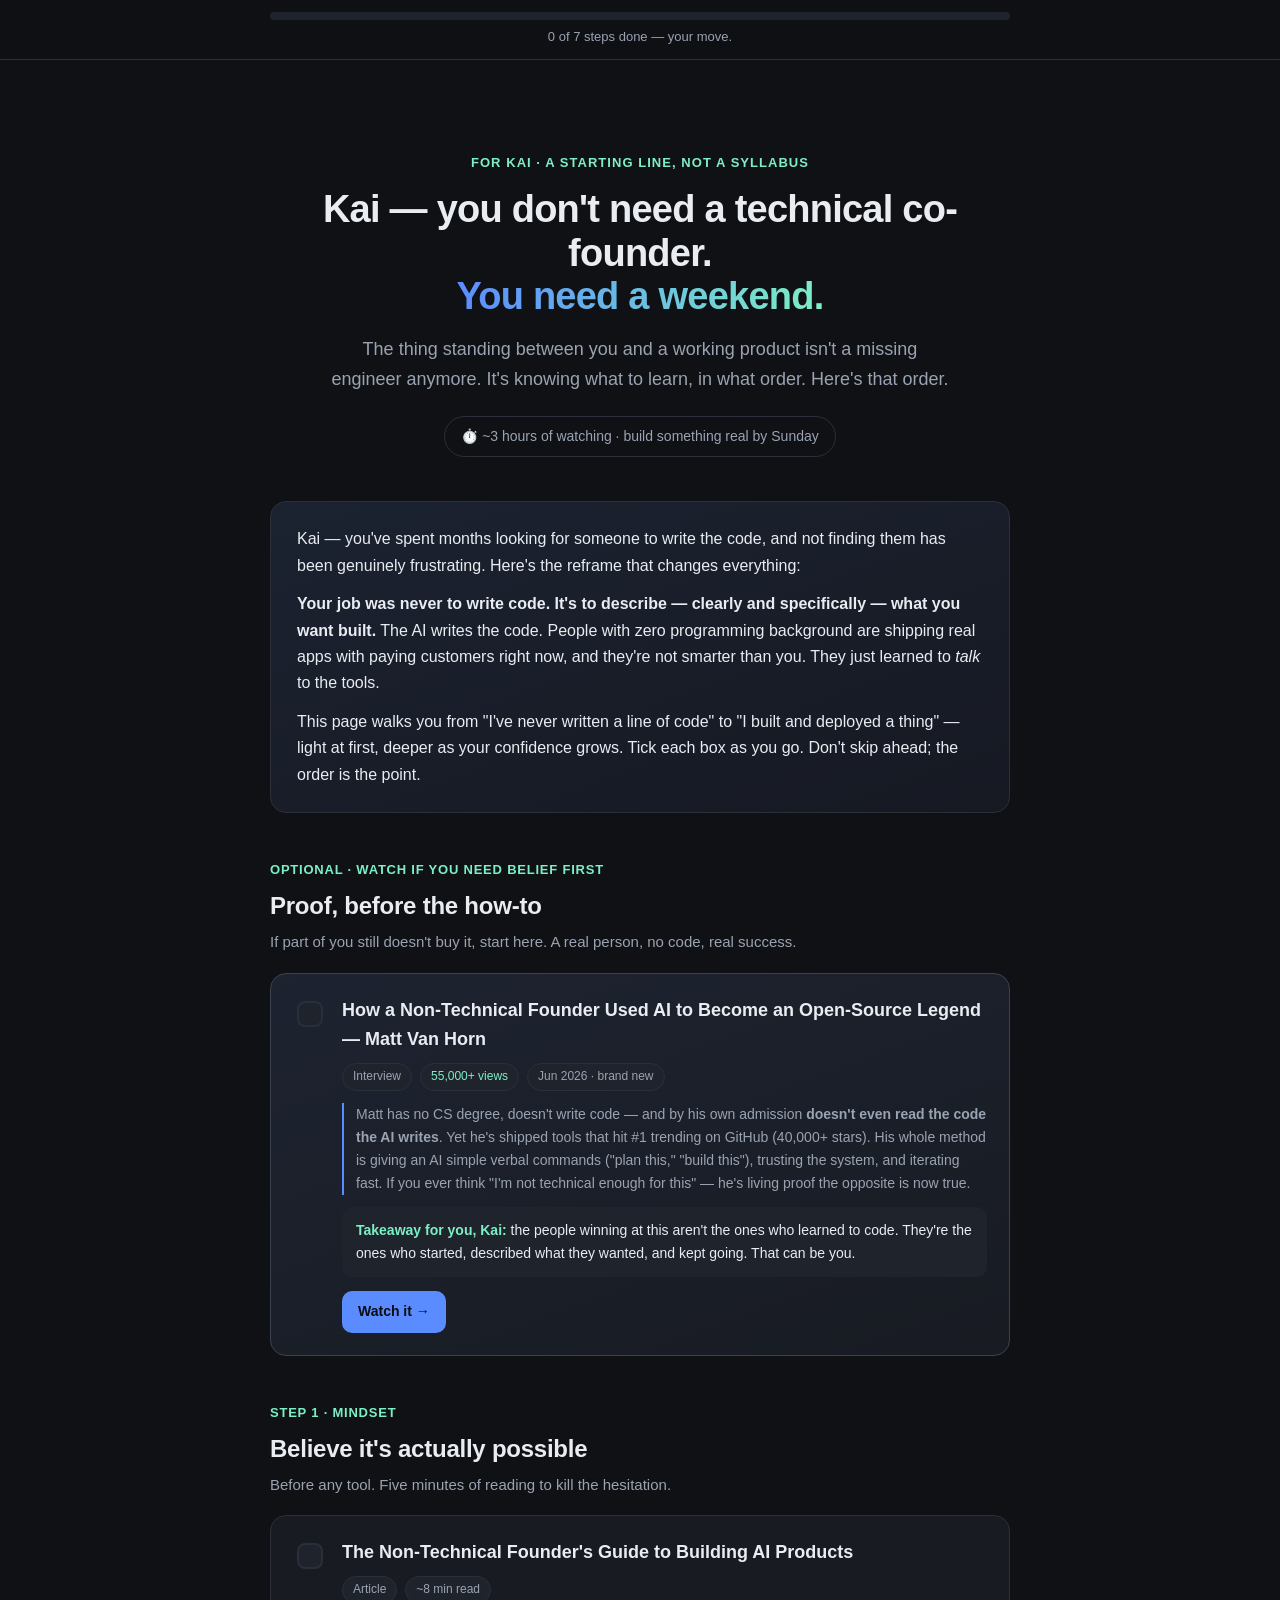
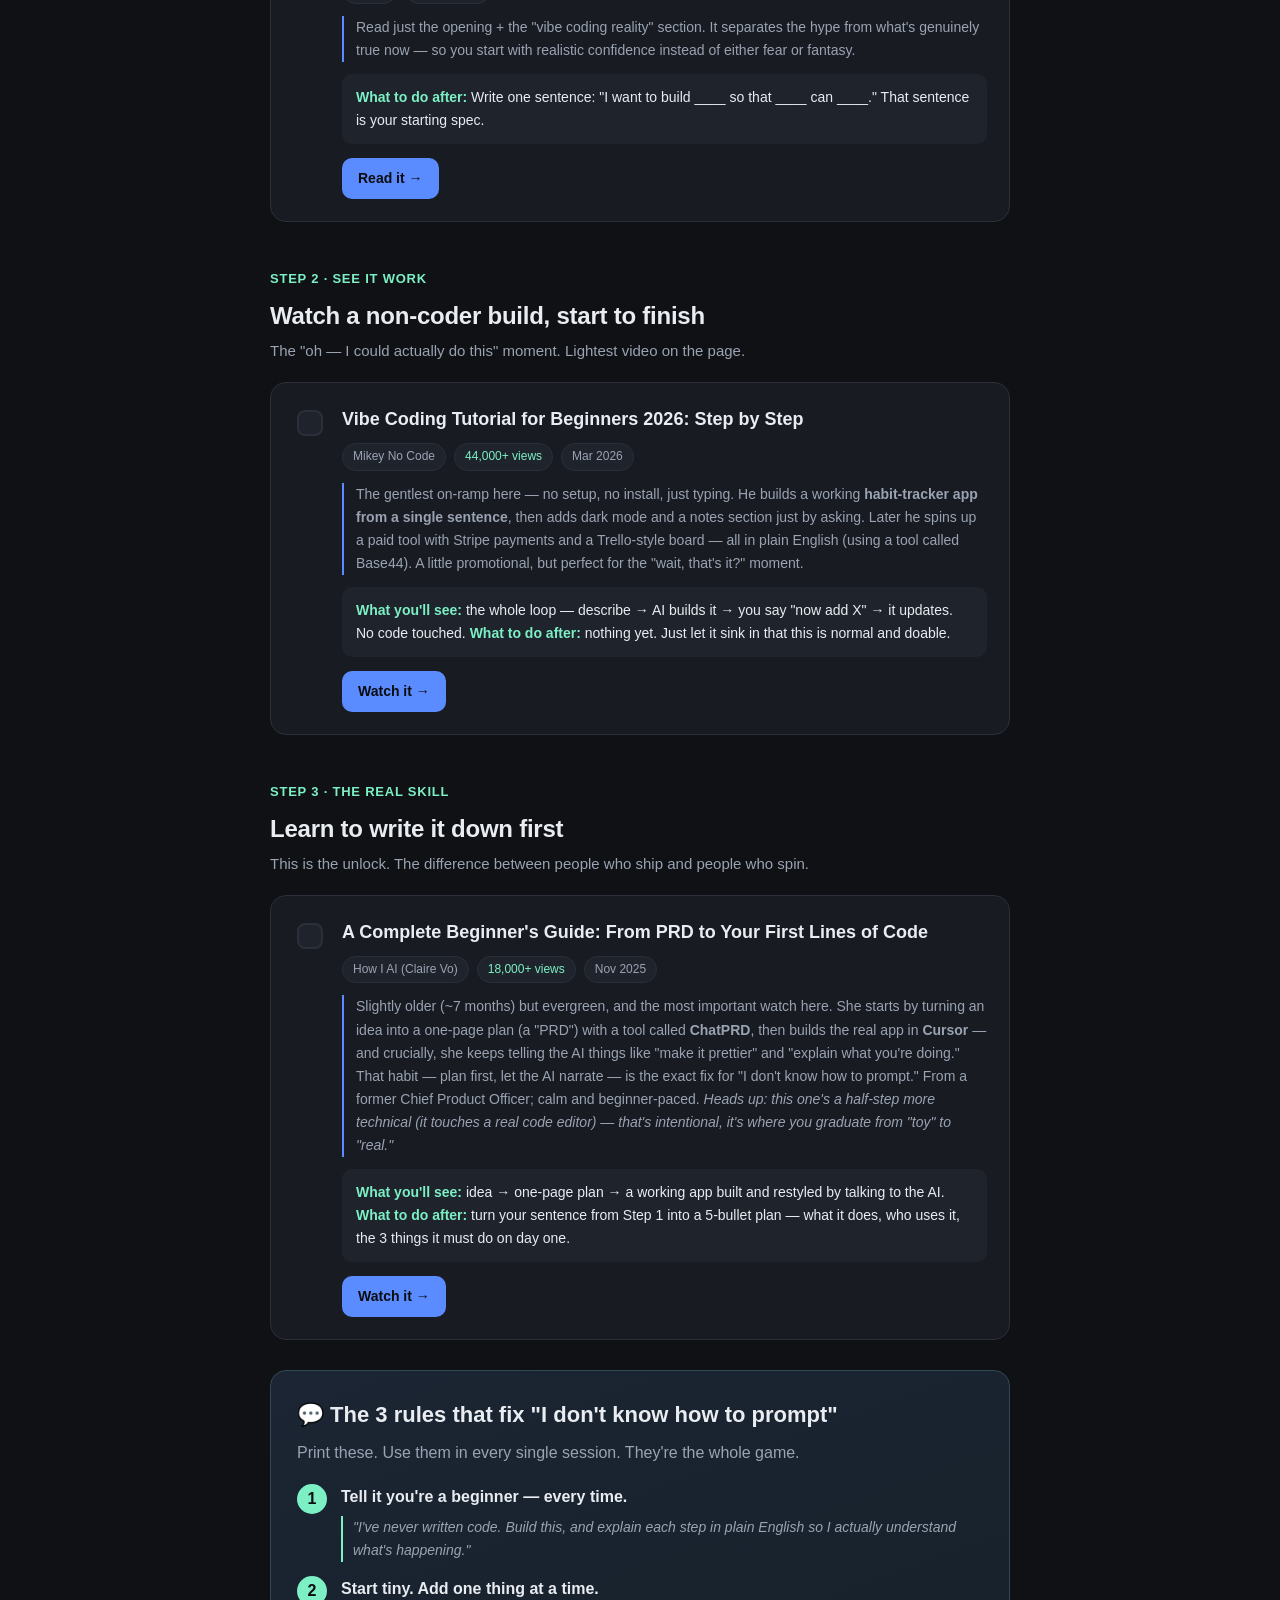
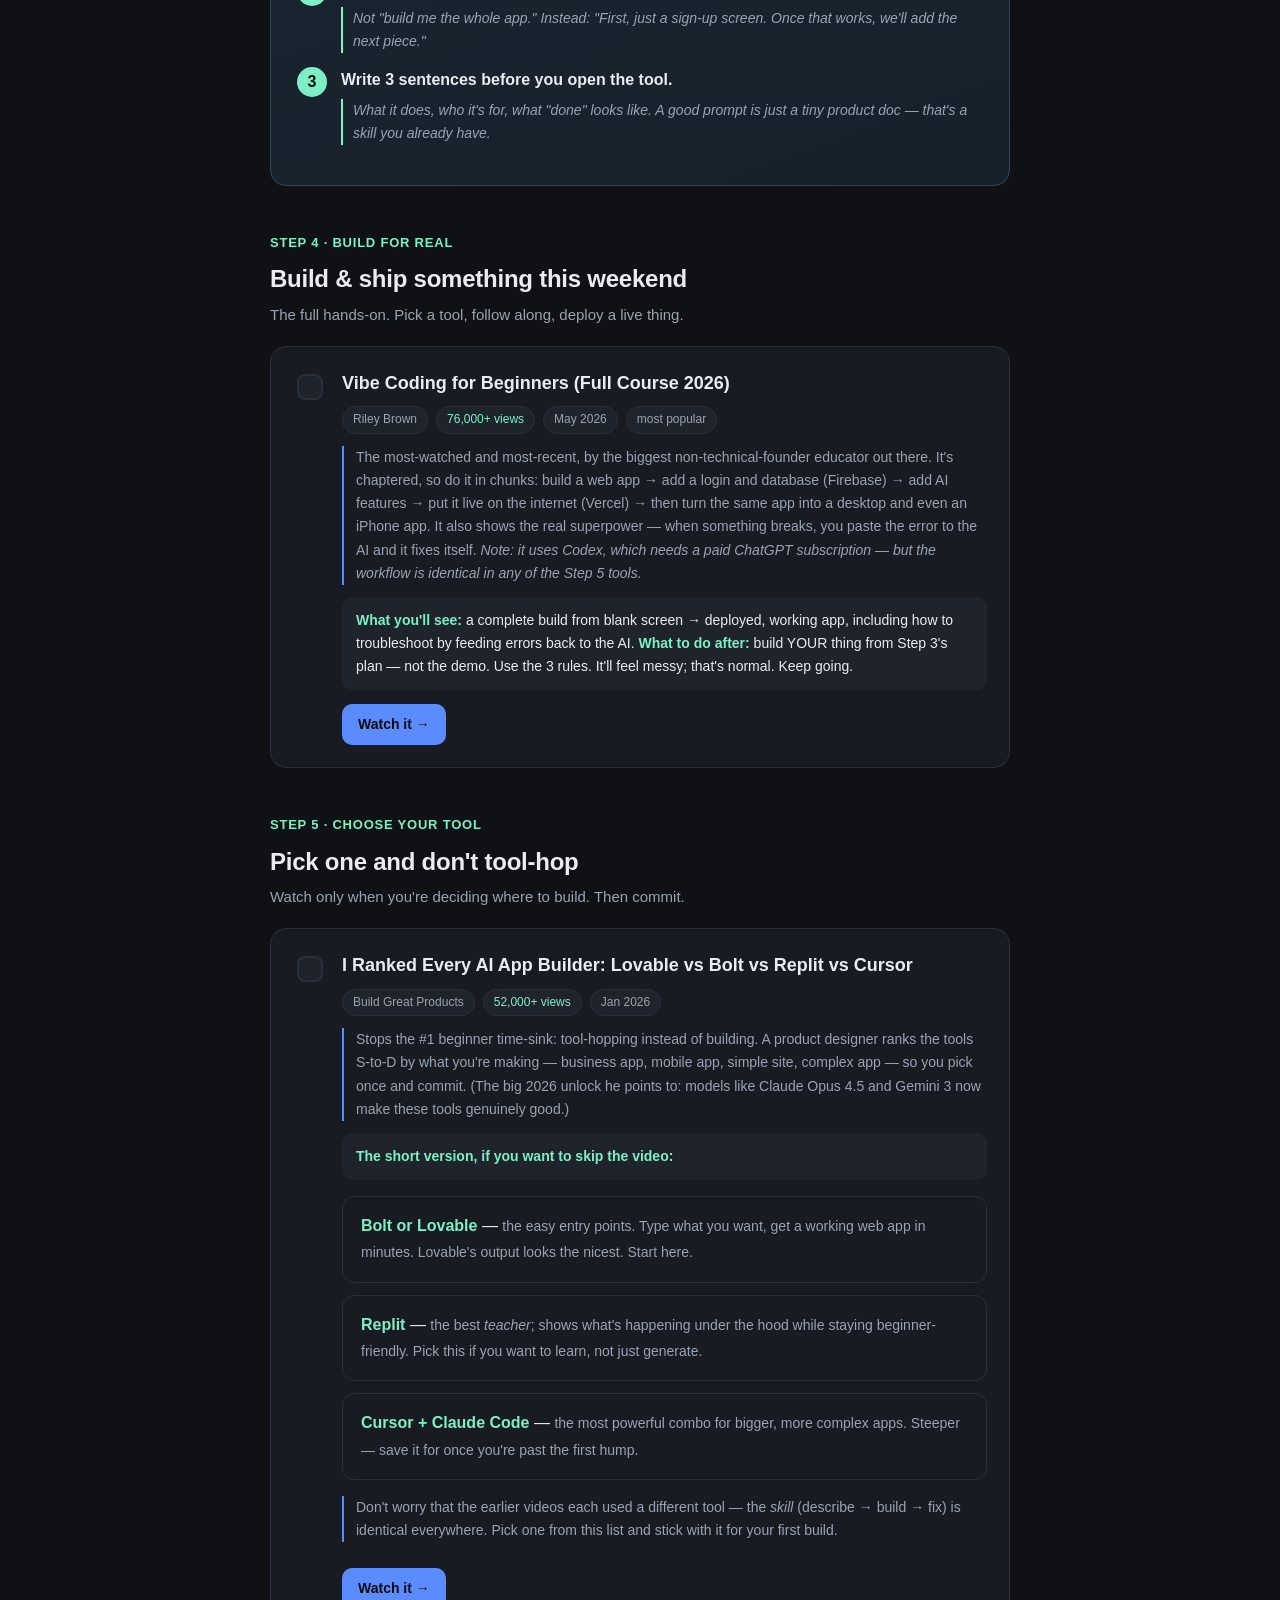
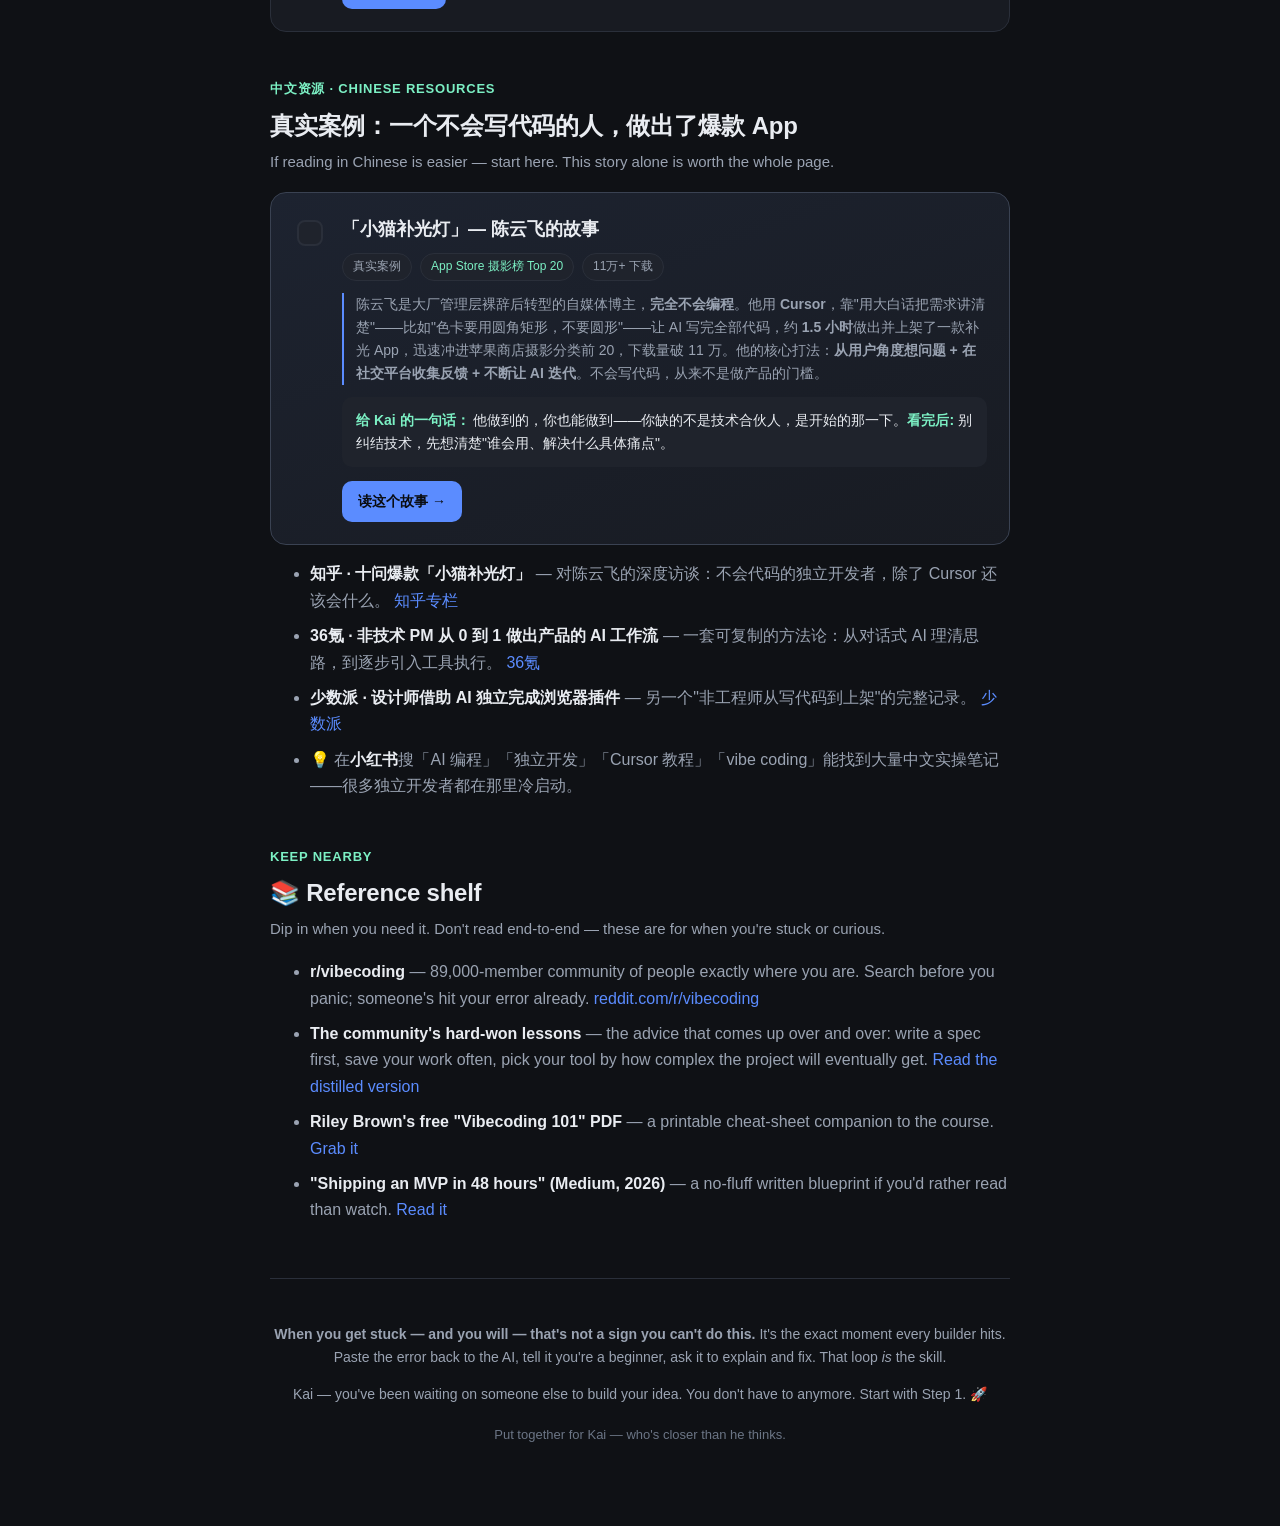
==== index.html @ f9c07bb4 "Add Build With AI guide for Kai" ====
<!DOCTYPE html>
<html lang="en">
<head>
<meta charset="UTF-8">
<meta name="viewport" content="width=device-width, initial-scale=1.0">
<title>You Don't Need a Technical Co-Founder — Start Building This Weekend</title>
<style>
  :root{
    --bg:#0f1115; --card:#181b22; --card2:#1f232c; --line:#2a2f3a;
    --ink:#e9ecf1; --mut:#9aa3b2; --acc:#5b8cff; --acc2:#7cf0c4; --warn:#ffcf6b;
  }
  *{box-sizing:border-box}
  html{scroll-behavior:smooth}
  body{
    margin:0;background:var(--bg);color:var(--ink);
    font:16px/1.65 -apple-system,BlinkMacSystemFont,"Segoe UI",Roboto,Helvetica,Arial,sans-serif;
    -webkit-font-smoothing:antialiased;
  }
  .wrap{max-width:780px;margin:0 auto;padding:0 20px 80px}
  a{color:var(--acc);text-decoration:none}
  a:hover{text-decoration:underline}

  /* hero */
  header{padding:64px 0 36px;text-align:center}
  .kicker{color:var(--acc2);font-weight:600;letter-spacing:.08em;text-transform:uppercase;font-size:13px;margin-bottom:14px}
  h1{font-size:38px;line-height:1.15;margin:0 0 16px;letter-spacing:-.02em}
  h1 .grad{background:linear-gradient(90deg,var(--acc),var(--acc2));-webkit-background-clip:text;background-clip:text;-webkit-text-fill-color:transparent}
  .lede{font-size:18px;color:var(--mut);max-width:620px;margin:0 auto}
  .pill{display:inline-block;margin-top:22px;padding:8px 16px;border:1px solid var(--line);border-radius:999px;font-size:14px;color:var(--mut)}

  /* pep box */
  .pep{background:linear-gradient(160deg,#1b2230,#161922);border:1px solid var(--line);border-radius:16px;padding:24px 26px;margin:8px 0 40px}
  .pep p{margin:0 0 12px}
  .pep p:last-child{margin:0}
  .pep strong{color:var(--ink)}

  /* progress */
  .progress{position:sticky;top:0;z-index:5;background:rgba(15,17,21,.85);backdrop-filter:blur(8px);
    border-bottom:1px solid var(--line);padding:12px 0;margin-bottom:28px}
  .bar{height:8px;background:var(--card2);border-radius:999px;overflow:hidden}
  .bar>i{display:block;height:100%;width:0;background:linear-gradient(90deg,var(--acc),var(--acc2));transition:width .4s ease}
  .ptext{font-size:13px;color:var(--mut);margin-top:6px;text-align:center}

  /* section heading */
  .phase{margin:46px 0 18px}
  .phase .lbl{color:var(--acc2);font-size:13px;font-weight:700;letter-spacing:.06em;text-transform:uppercase}
  .phase h2{font-size:24px;margin:6px 0 4px;letter-spacing:-.01em}
  .phase .sub{color:var(--mut);font-size:15px}

  /* card */
  .card{background:var(--card);border:1px solid var(--line);border-radius:16px;padding:22px 22px;margin:16px 0;
    display:flex;gap:16px;align-items:flex-start;transition:border-color .2s,transform .2s}
  .card:hover{border-color:#3a4252}
  .card.done{opacity:.62}
  .chk{flex:0 0 auto;margin-top:2px}
  .chk input{appearance:none;-webkit-appearance:none;width:26px;height:26px;border:2px solid var(--line);
    border-radius:8px;cursor:pointer;position:relative;background:var(--card2);transition:.15s}
  .chk input:checked{background:var(--acc2);border-color:var(--acc2)}
  .chk input:checked::after{content:"";position:absolute;left:8px;top:3px;width:6px;height:12px;
    border:solid #0f1115;border-width:0 3px 3px 0;transform:rotate(45deg)}
  .body{flex:1;min-width:0}
  .body h3{margin:0 0 8px;font-size:18px}
  .meta{display:flex;flex-wrap:wrap;gap:8px;margin:0 0 12px}
  .tag{font-size:12px;color:var(--mut);background:var(--card2);border:1px solid var(--line);border-radius:999px;padding:3px 10px}
  .tag.v{color:var(--acc2)}
  .why{color:var(--mut);font-size:14px;margin:0 0 12px;padding-left:12px;border-left:2px solid var(--acc)}
  .do{font-size:14px;margin:12px 0 0;background:var(--card2);border-radius:10px;padding:12px 14px}
  .do b{color:var(--acc2)}
  .go{display:inline-block;margin-top:14px;background:var(--acc);color:#0a0c10;font-weight:600;
    padding:9px 16px;border-radius:10px;font-size:14px}
  .go:hover{text-decoration:none;filter:brightness(1.08)}
  .est{font-size:12px;color:var(--mut);margin-left:10px}

  /* rules */
  .rules{background:linear-gradient(160deg,#1c2533,#15212a);border:1px solid #2f4a52;border-radius:16px;padding:26px;margin:30px 0}
  .rules h2{margin:0 0 6px;font-size:22px}
  .rules>p{color:var(--mut);margin:0 0 18px}
  .rule{display:flex;gap:14px;margin:14px 0}
  .num{flex:0 0 auto;width:30px;height:30px;border-radius:50%;background:var(--acc2);color:#0a0c10;
    font-weight:700;display:flex;align-items:center;justify-content:center}
  .rule b{color:var(--ink)}
  .rule .ex{display:block;margin-top:5px;color:var(--mut);font-size:14px;font-style:italic;
    border-left:2px solid var(--acc2);padding-left:10px}

  /* tools */
  .tools{display:grid;grid-template-columns:1fr;gap:12px;margin:16px 0}
  .tool{background:var(--card);border:1px solid var(--line);border-radius:12px;padding:16px 18px}
  .tool b{color:var(--acc2)}
  .tool span{color:var(--mut);font-size:14px}

  /* reference */
  .ref{margin:14px 0}
  .ref li{margin:9px 0;color:var(--mut)}
  .ref li b{color:var(--ink)}

  footer{margin-top:54px;text-align:center;color:var(--mut);font-size:14px;border-top:1px solid var(--line);padding-top:30px}
  .sig{margin-top:18px;font-size:13px;color:#6b7585}
  @media(max-width:560px){h1{font-size:30px}.card{padding:18px}}
</style>
</head>
<body>
<div class="progress"><div class="wrap" style="padding-bottom:0">
  <div class="bar"><i id="barfill"></i></div>
  <div class="ptext" id="ptext">0 of 6 steps done — your move.</div>
</div></div>

<div class="wrap">
<header>
  <div class="kicker">For Kai · a starting line, not a syllabus</div>
  <h1>Kai — you don't need a technical co-founder.<br><span class="grad">You need a weekend.</span></h1>
  <p class="lede">The thing standing between you and a working product isn't a missing engineer anymore. It's knowing what to learn, in what order. Here's that order.</p>
  <div class="pill">⏱️ ~3 hours of watching · build something real by Sunday</div>
</header>

<div class="pep">
  <p>Kai — you've spent months looking for someone to write the code, and not finding them has been genuinely frustrating. Here's the reframe that changes everything:</p>
  <p><strong>Your job was never to write code. It's to describe — clearly and specifically — what you want built.</strong> The AI writes the code. People with zero programming background are shipping real apps with paying customers right now, and they're not smarter than you. They just learned to <em>talk</em> to the tools.</p>
  <p>This page walks you from "I've never written a line of code" to "I built and deployed a thing" — light at first, deeper as your confidence grows. Tick each box as you go. Don't skip ahead; the order is the point.</p>
</div>

<!-- INSPIRATION -->
<div class="phase">
  <div class="lbl">Optional · watch if you need belief first</div>
  <h2>Proof, before the how-to</h2>
  <div class="sub">If part of you still doesn't buy it, start here. A real person, no code, real success.</div>
</div>
<div class="card" data-step style="border-color:#3a4252;background:linear-gradient(160deg,#1d2330,#181b22)">
  <label class="chk"><input type="checkbox"></label>
  <div class="body">
    <h3>How a Non-Technical Founder Used AI to Become an Open-Source Legend — Matt Van Horn</h3>
    <div class="meta"><span class="tag">Interview</span><span class="tag v">55,000+ views</span><span class="tag">Jun 2026 · brand new</span></div>
    <p class="why">Matt has no CS degree, doesn't write code — and by his own admission <b>doesn't even read the code the AI writes</b>. Yet he's shipped tools that hit #1 trending on GitHub (40,000+ stars). His whole method is giving an AI simple verbal commands ("plan this," "build this"), trusting the system, and iterating fast. If you ever think "I'm not technical enough for this" — he's living proof the opposite is now true.</p>
    <div class="do"><b>Takeaway for you, Kai:</b> the people winning at this aren't the ones who learned to code. They're the ones who started, described what they wanted, and kept going. That can be you.</div>
    <a class="go" href="https://youtu.be/BxEf3RqIHkw" target="_blank" rel="noopener">Watch it →</a>
  </div>
</div>

<!-- STAGE 0 -->
<div class="phase">
  <div class="lbl">Step 1 · Mindset</div>
  <h2>Believe it's actually possible</h2>
  <div class="sub">Before any tool. Five minutes of reading to kill the hesitation.</div>
</div>
<div class="card" data-step>
  <label class="chk"><input type="checkbox"></label>
  <div class="body">
    <h3>The Non-Technical Founder's Guide to Building AI Products</h3>
    <div class="meta"><span class="tag">Article</span><span class="tag">~8 min read</span></div>
    <p class="why">Read just the opening + the "vibe coding reality" section. It separates the hype from what's genuinely true now — so you start with realistic confidence instead of either fear or fantasy.</p>
    <div class="do"><b>What to do after:</b> Write one sentence: "I want to build ____ so that ____ can ____." That sentence is your starting spec.</div>
    <a class="go" href="https://www.aibuilderclub.io/blog/non-technical-founder-ai-guide" target="_blank" rel="noopener">Read it →</a>
  </div>
</div>

<!-- STAGE 1 -->
<div class="phase">
  <div class="lbl">Step 2 · See it work</div>
  <h2>Watch a non-coder build, start to finish</h2>
  <div class="sub">The "oh — I could actually do this" moment. Lightest video on the page.</div>
</div>
<div class="card" data-step>
  <label class="chk"><input type="checkbox"></label>
  <div class="body">
    <h3>Vibe Coding Tutorial for Beginners 2026: Step by Step</h3>
    <div class="meta"><span class="tag">Mikey No Code</span><span class="tag v">44,000+ views</span><span class="tag">Mar 2026</span></div>
    <p class="why">The gentlest on-ramp here — no setup, no install, just typing. He builds a working <b>habit-tracker app from a single sentence</b>, then adds dark mode and a notes section just by asking. Later he spins up a paid tool with Stripe payments and a Trello-style board — all in plain English (using a tool called Base44). A little promotional, but perfect for the "wait, that's it?" moment.</p>
    <div class="do"><b>What you'll see:</b> the whole loop — describe → AI builds it → you say "now add X" → it updates. No code touched. <b>What to do after:</b> nothing yet. Just let it sink in that this is normal and doable.</div>
    <a class="go" href="https://www.youtube.com/watch?v=Q_FZ800Hm4g" target="_blank" rel="noopener">Watch it →</a>
  </div>
</div>

<!-- STAGE 2 -->
<div class="phase">
  <div class="lbl">Step 3 · The real skill</div>
  <h2>Learn to write it down first</h2>
  <div class="sub">This is the unlock. The difference between people who ship and people who spin.</div>
</div>
<div class="card" data-step>
  <label class="chk"><input type="checkbox"></label>
  <div class="body">
    <h3>A Complete Beginner's Guide: From PRD to Your First Lines of Code</h3>
    <div class="meta"><span class="tag">How I AI (Claire Vo)</span><span class="tag v">18,000+ views</span><span class="tag">Nov 2025</span></div>
    <p class="why">Slightly older (~7 months) but evergreen, and the most important watch here. She starts by turning an idea into a one-page plan (a "PRD") with a tool called <b>ChatPRD</b>, then builds the real app in <b>Cursor</b> — and crucially, she keeps telling the AI things like "make it prettier" and "explain what you're doing." That habit — plan first, let the AI narrate — is the exact fix for "I don't know how to prompt." From a former Chief Product Officer; calm and beginner-paced. <em>Heads up: this one's a half-step more technical (it touches a real code editor) — that's intentional, it's where you graduate from "toy" to "real."</em></p>
    <div class="do"><b>What you'll see:</b> idea → one-page plan → a working app built and restyled by talking to the AI. <b>What to do after:</b> turn your sentence from Step 1 into a 5-bullet plan — what it does, who uses it, the 3 things it must do on day one.</div>
    <a class="go" href="https://www.youtube.com/watch?v=k0gmTOm1eus" target="_blank" rel="noopener">Watch it →</a>
  </div>
</div>

<!-- PROMPTING RULES -->
<div class="rules">
  <h2>💬 The 3 rules that fix "I don't know how to prompt"</h2>
  <p>Print these. Use them in every single session. They're the whole game.</p>
  <div class="rule"><div class="num">1</div><div><b>Tell it you're a beginner — every time.</b>
    <span class="ex">"I've never written code. Build this, and explain each step in plain English so I actually understand what's happening."</span></div></div>
  <div class="rule"><div class="num">2</div><div><b>Start tiny. Add one thing at a time.</b>
    <span class="ex">Not "build me the whole app." Instead: "First, just a sign-up screen. Once that works, we'll add the next piece."</span></div></div>
  <div class="rule"><div class="num">3</div><div><b>Write 3 sentences before you open the tool.</b>
    <span class="ex">What it does, who it's for, what "done" looks like. A good prompt is just a tiny product doc — that's a skill you already have.</span></div></div>
</div>

<!-- STAGE 3 -->
<div class="phase">
  <div class="lbl">Step 4 · Build for real</div>
  <h2>Build & ship something this weekend</h2>
  <div class="sub">The full hands-on. Pick a tool, follow along, deploy a live thing.</div>
</div>
<div class="card" data-step>
  <label class="chk"><input type="checkbox"></label>
  <div class="body">
    <h3>Vibe Coding for Beginners (Full Course 2026)</h3>
    <div class="meta"><span class="tag">Riley Brown</span><span class="tag v">76,000+ views</span><span class="tag">May 2026</span><span class="tag">most popular</span></div>
    <p class="why">The most-watched and most-recent, by the biggest non-technical-founder educator out there. It's chaptered, so do it in chunks: build a web app → add a login and database (Firebase) → add AI features → put it live on the internet (Vercel) → then turn the same app into a desktop and even an iPhone app. It also shows the real superpower — when something breaks, you paste the error to the AI and it fixes itself. <em>Note: it uses Codex, which needs a paid ChatGPT subscription — but the workflow is identical in any of the Step 5 tools.</em></p>
    <div class="do"><b>What you'll see:</b> a complete build from blank screen → deployed, working app, including how to troubleshoot by feeding errors back to the AI. <b>What to do after:</b> build YOUR thing from Step 3's plan — not the demo. Use the 3 rules. It'll feel messy; that's normal. Keep going.</div>
    <a class="go" href="https://www.youtube.com/watch?v=BpOsHF5Oj_I" target="_blank" rel="noopener">Watch it →</a>
  </div>
</div>

<!-- STAGE: tool picker -->
<div class="phase">
  <div class="lbl">Step 5 · Choose your tool</div>
  <h2>Pick one and don't tool-hop</h2>
  <div class="sub">Watch only when you're deciding where to build. Then commit.</div>
</div>
<div class="card" data-step>
  <label class="chk"><input type="checkbox"></label>
  <div class="body">
    <h3>I Ranked Every AI App Builder: Lovable vs Bolt vs Replit vs Cursor</h3>
    <div class="meta"><span class="tag">Build Great Products</span><span class="tag v">52,000+ views</span><span class="tag">Jan 2026</span></div>
    <p class="why">Stops the #1 beginner time-sink: tool-hopping instead of building. A product designer ranks the tools S-to-D by what you're making — business app, mobile app, simple site, complex app — so you pick once and commit. (The big 2026 unlock he points to: models like Claude Opus 4.5 and Gemini 3 now make these tools genuinely good.)</p>
    <div class="do"><b>The short version, if you want to skip the video:</b></div>
    <div class="tools">
      <div class="tool"><b>Bolt or Lovable</b> — <span>the easy entry points. Type what you want, get a working web app in minutes. Lovable's output looks the nicest. Start here.</span></div>
      <div class="tool"><b>Replit</b> — <span>the best <em>teacher</em>; shows what's happening under the hood while staying beginner-friendly. Pick this if you want to learn, not just generate.</span></div>
      <div class="tool"><b>Cursor + Claude Code</b> — <span>the most powerful combo for bigger, more complex apps. Steeper — save it for once you're past the first hump.</span></div>
    </div>
    <p class="why" style="margin-top:14px">Don't worry that the earlier videos each used a different tool — the <em>skill</em> (describe → build → fix) is identical everywhere. Pick one from this list and stick with it for your first build.</p>
    <a class="go" href="https://www.youtube.com/watch?v=OZOokCf2R_4" target="_blank" rel="noopener">Watch it →</a>
  </div>
</div>

<!-- CHINESE -->
<div class="phase">
  <div class="lbl">中文资源 · Chinese resources</div>
  <h2>真实案例：一个不会写代码的人，做出了爆款 App</h2>
  <div class="sub">If reading in Chinese is easier — start here. This story alone is worth the whole page.</div>
</div>
<div class="card" data-step style="border-color:#3a4252;background:linear-gradient(160deg,#1d2330,#181b22)">
  <label class="chk"><input type="checkbox"></label>
  <div class="body">
    <h3>「小猫补光灯」— 陈云飞的故事</h3>
    <div class="meta"><span class="tag">真实案例</span><span class="tag v">App Store 摄影榜 Top 20</span><span class="tag">11万+ 下载</span></div>
    <p class="why">陈云飞是大厂管理层裸辞后转型的自媒体博主，<b>完全不会编程</b>。他用 <b>Cursor</b>，靠"用大白话把需求讲清楚"——比如"色卡要用圆角矩形，不要圆形"——让 AI 写完全部代码，约 <b>1.5 小时</b>做出并上架了一款补光 App，迅速冲进苹果商店摄影分类前 20，下载量破 11 万。他的核心打法：<b>从用户角度想问题 + 在社交平台收集反馈 + 不断让 AI 迭代</b>。不会写代码，从来不是做产品的门槛。</p>
    <div class="do"><b>给 Kai 的一句话：</b> 他做到的，你也能做到——你缺的不是技术合伙人，是开始的那一下。<b>看完后:</b> 别纠结技术，先想清楚"谁会用、解决什么具体痛点"。</div>
    <a class="go" href="https://www.sohu.com/a/830224819_121924584" target="_blank" rel="noopener">读这个故事 →</a>
  </div>
</div>
<ul class="ref">
  <li><b>知乎 · 十问爆款「小猫补光灯」</b> — 对陈云飞的深度访谈：不会代码的独立开发者，除了 Cursor 还该会什么。 <a href="https://zhuanlan.zhihu.com/p/13642691776" target="_blank" rel="noopener">知乎专栏</a></li>
  <li><b>36氪 · 非技术 PM 从 0 到 1 做出产品的 AI 工作流</b> — 一套可复制的方法论：从对话式 AI 理清思路，到逐步引入工具执行。 <a href="https://36kr.com/p/3647020340785672" target="_blank" rel="noopener">36氪</a></li>
  <li><b>少数派 · 设计师借助 AI 独立完成浏览器插件</b> — 另一个"非工程师从写代码到上架"的完整记录。 <a href="https://sspai.com/post/94949" target="_blank" rel="noopener">少数派</a></li>
  <li><span style="color:var(--mut)">💡 在<b>小红书</b>搜「AI 编程」「独立开发」「Cursor 教程」「vibe coding」能找到大量中文实操笔记——很多独立开发者都在那里冷启动。</span></li>
</ul>

<!-- REFERENCE -->
<div class="phase">
  <div class="lbl">Keep nearby</div>
  <h2>📚 Reference shelf</h2>
  <div class="sub">Dip in when you need it. Don't read end-to-end — these are for when you're stuck or curious.</div>
</div>
<ul class="ref">
  <li><b>r/vibecoding</b> — 89,000-member community of people exactly where you are. Search before you panic; someone's hit your error already. <a href="https://www.reddit.com/r/vibecoding/" target="_blank" rel="noopener">reddit.com/r/vibecoding</a></li>
  <li><b>The community's hard-won lessons</b> — the advice that comes up over and over: write a spec first, save your work often, pick your tool by how complex the project will eventually get. <a href="https://www.aitooldiscovery.com/guides/vibe-coding-reddit" target="_blank" rel="noopener">Read the distilled version</a></li>
  <li><b>Riley Brown's free "Vibecoding 101" PDF</b> — a printable cheat-sheet companion to the course. <a href="https://maven.com/p/ecbf0c" target="_blank" rel="noopener">Grab it</a></li>
  <li><b>"Shipping an MVP in 48 hours" (Medium, 2026)</b> — a no-fluff written blueprint if you'd rather read than watch. <a href="https://medium.com/@Travel4Fun4U/stop-coding-from-scratch-in-2026-how-non-tech-founders-are-shipping-mvps-in-48-hours-with-ai-33b489d7b671" target="_blank" rel="noopener">Read it</a></li>
</ul>

<footer>
  <p><strong>When you get stuck — and you will — that's not a sign you can't do this.</strong> It's the exact moment every builder hits. Paste the error back to the AI, tell it you're a beginner, ask it to explain and fix. That loop <em>is</em> the skill.</p>
  <p>Kai — you've been waiting on someone else to build your idea. You don't have to anymore. Start with Step 1. 🚀</p>
  <div class="sig">Put together for Kai — who's closer than he thinks.</div>
</footer>
</div>

<script>
  var boxes=[].slice.call(document.querySelectorAll('.card[data-step] input'));
  var KEY='build-with-ai-progress-v1';
  function load(){try{return JSON.parse(localStorage.getItem(KEY))||[]}catch(e){return[]}}
  function save(){localStorage.setItem(KEY,JSON.stringify(boxes.map(function(b){return b.checked})))}
  function paint(){
    var n=boxes.filter(function(b){return b.checked}).length;
    document.getElementById('barfill').style.width=(n/boxes.length*100)+'%';
    var t=document.getElementById('ptext');
    if(n===0)t.textContent='0 of '+boxes.length+' steps done — your move.';
    else if(n===boxes.length)t.textContent='All '+boxes.length+' done. Now go build YOUR thing. 🚀';
    else t.textContent=n+' of '+boxes.length+' steps done — keep going.';
    boxes.forEach(function(b){b.closest('.card').classList.toggle('done',b.checked)});
  }
  var saved=load();
  boxes.forEach(function(b,i){b.checked=!!saved[i];b.addEventListener('change',function(){save();paint()})});
  paint();
</script>
</body>
</html>
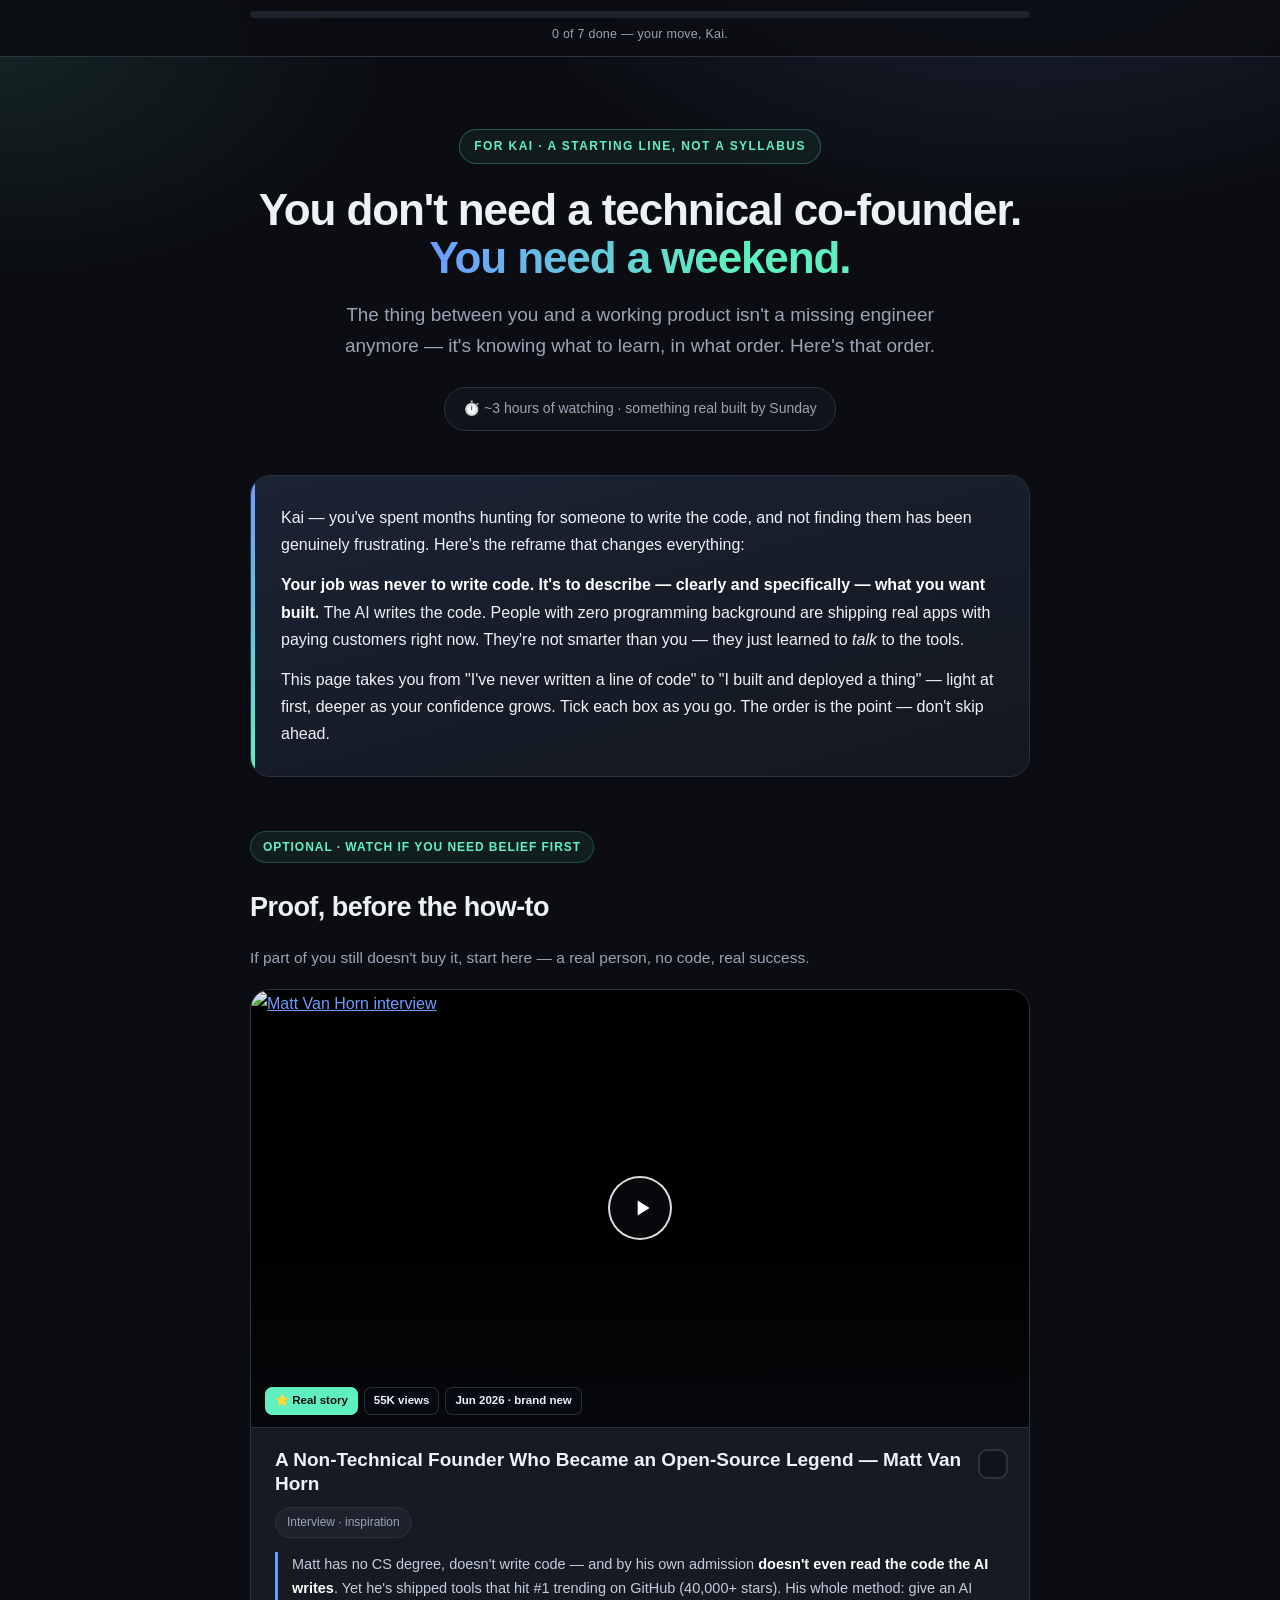
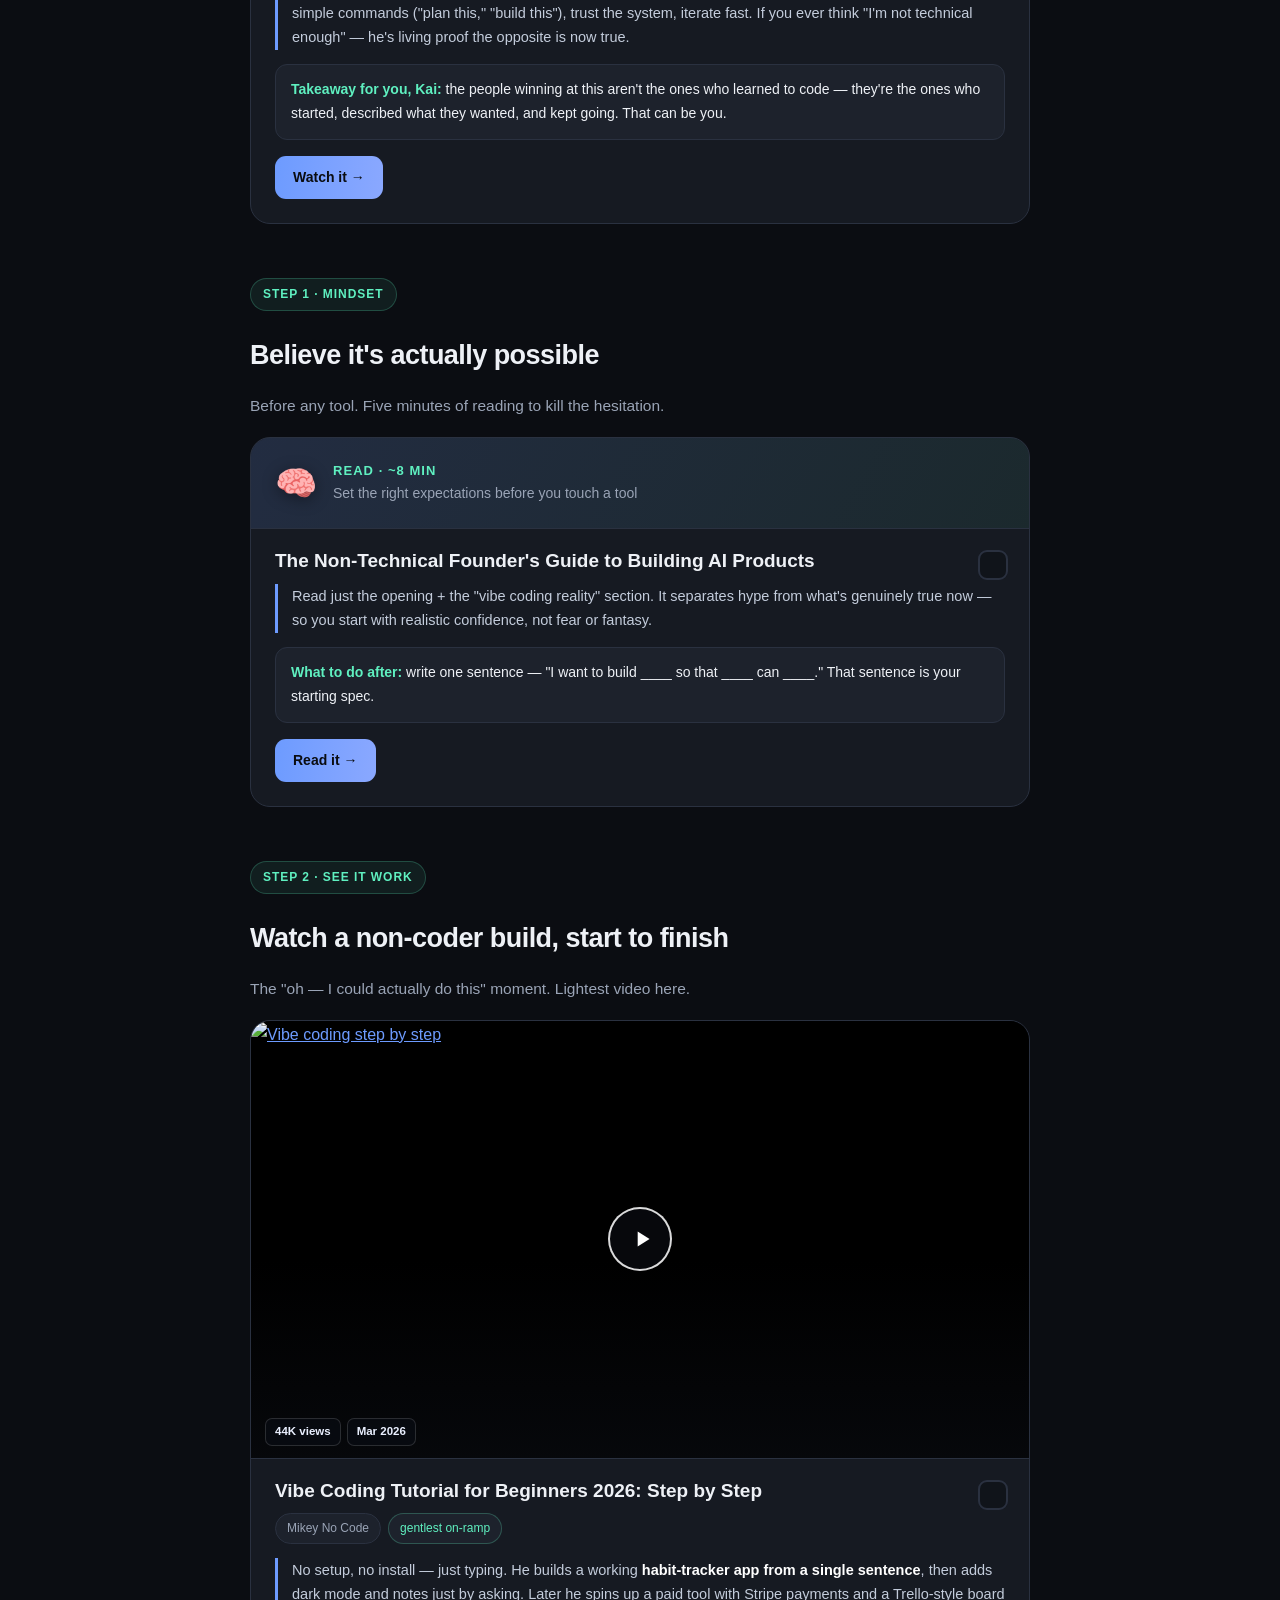
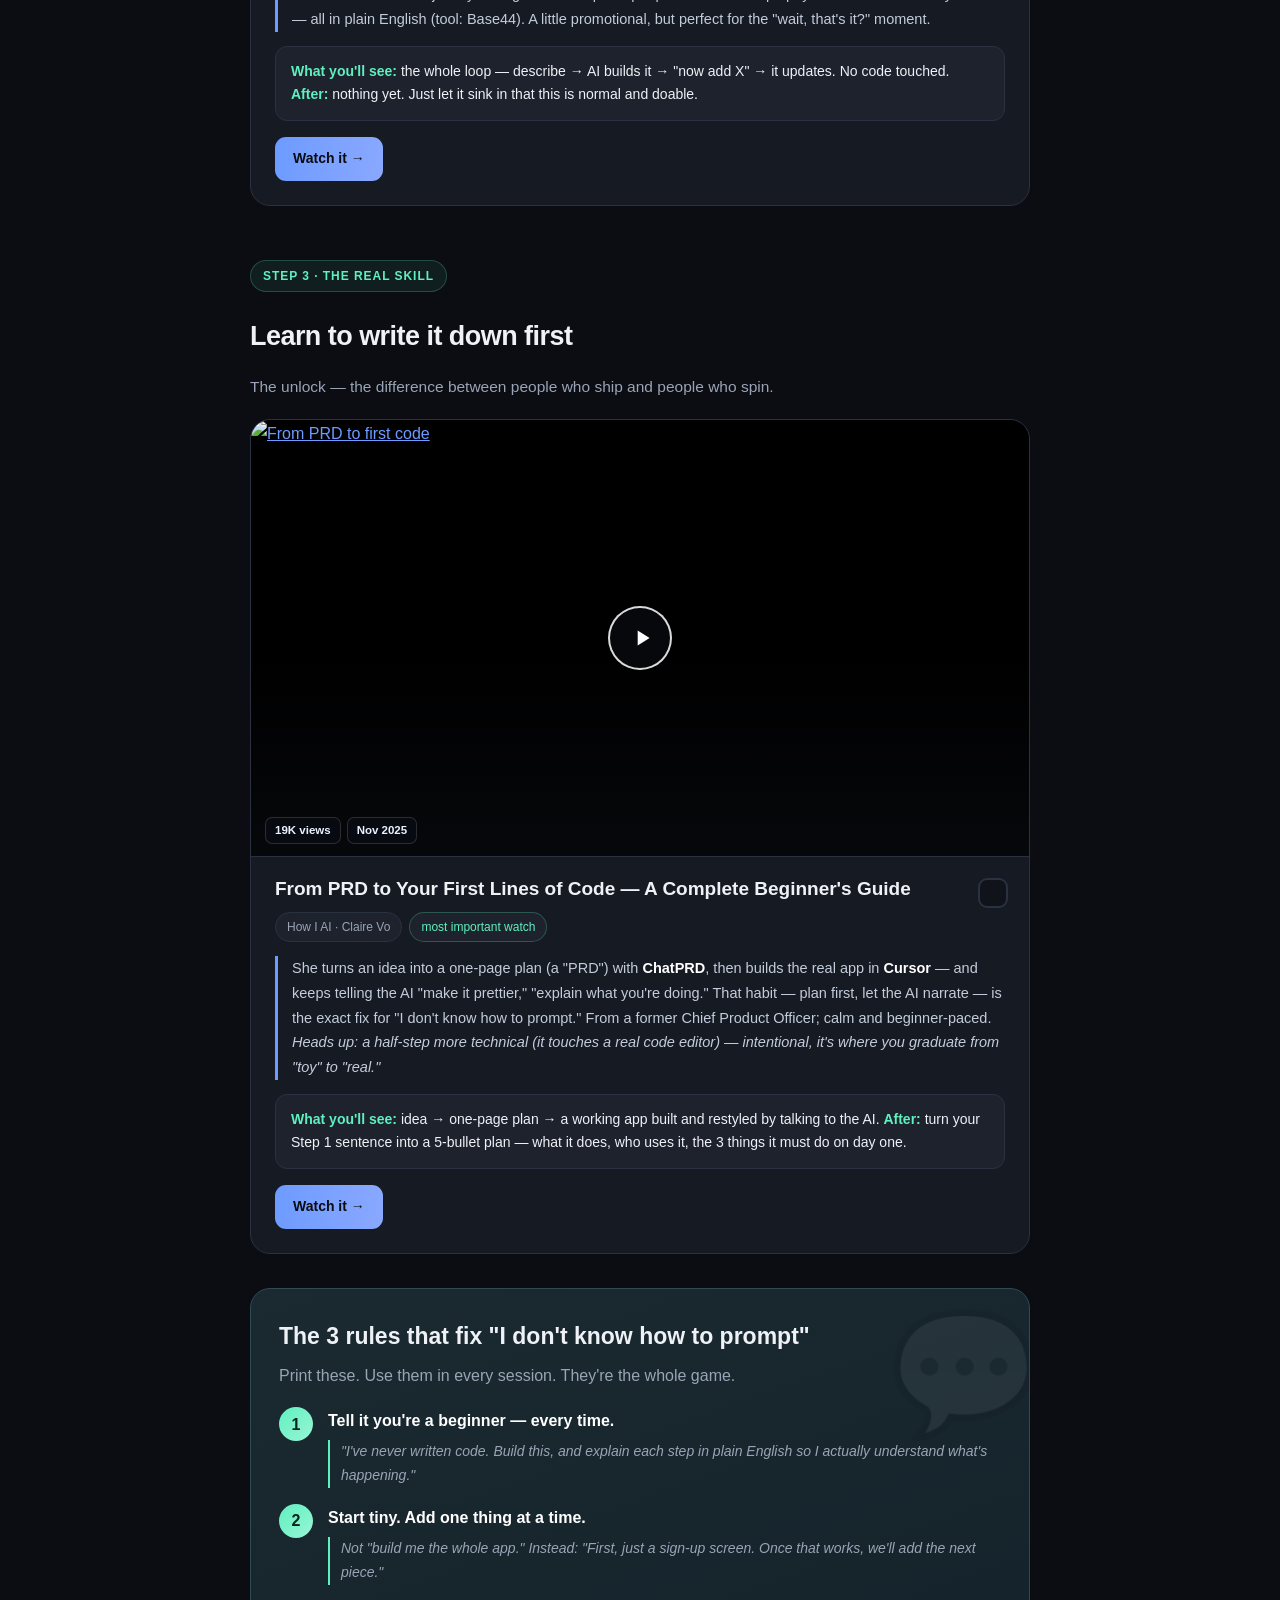
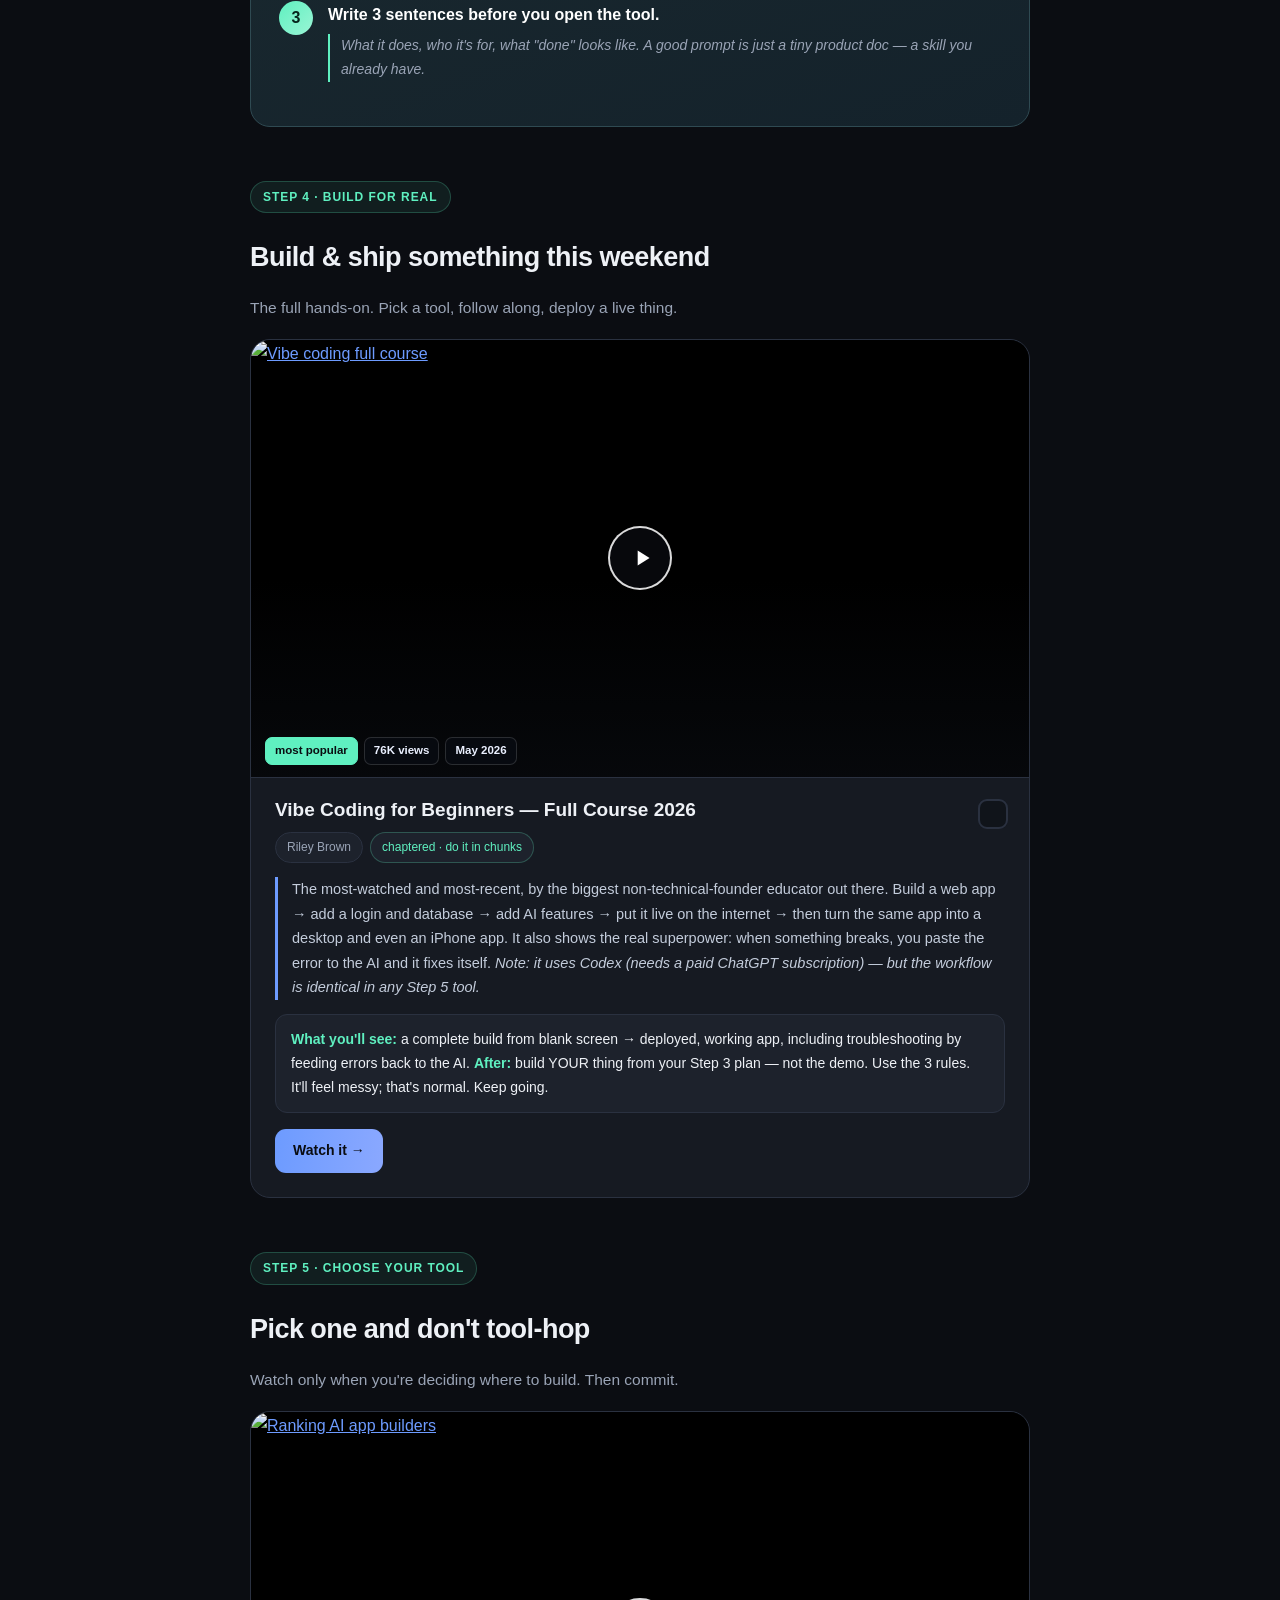
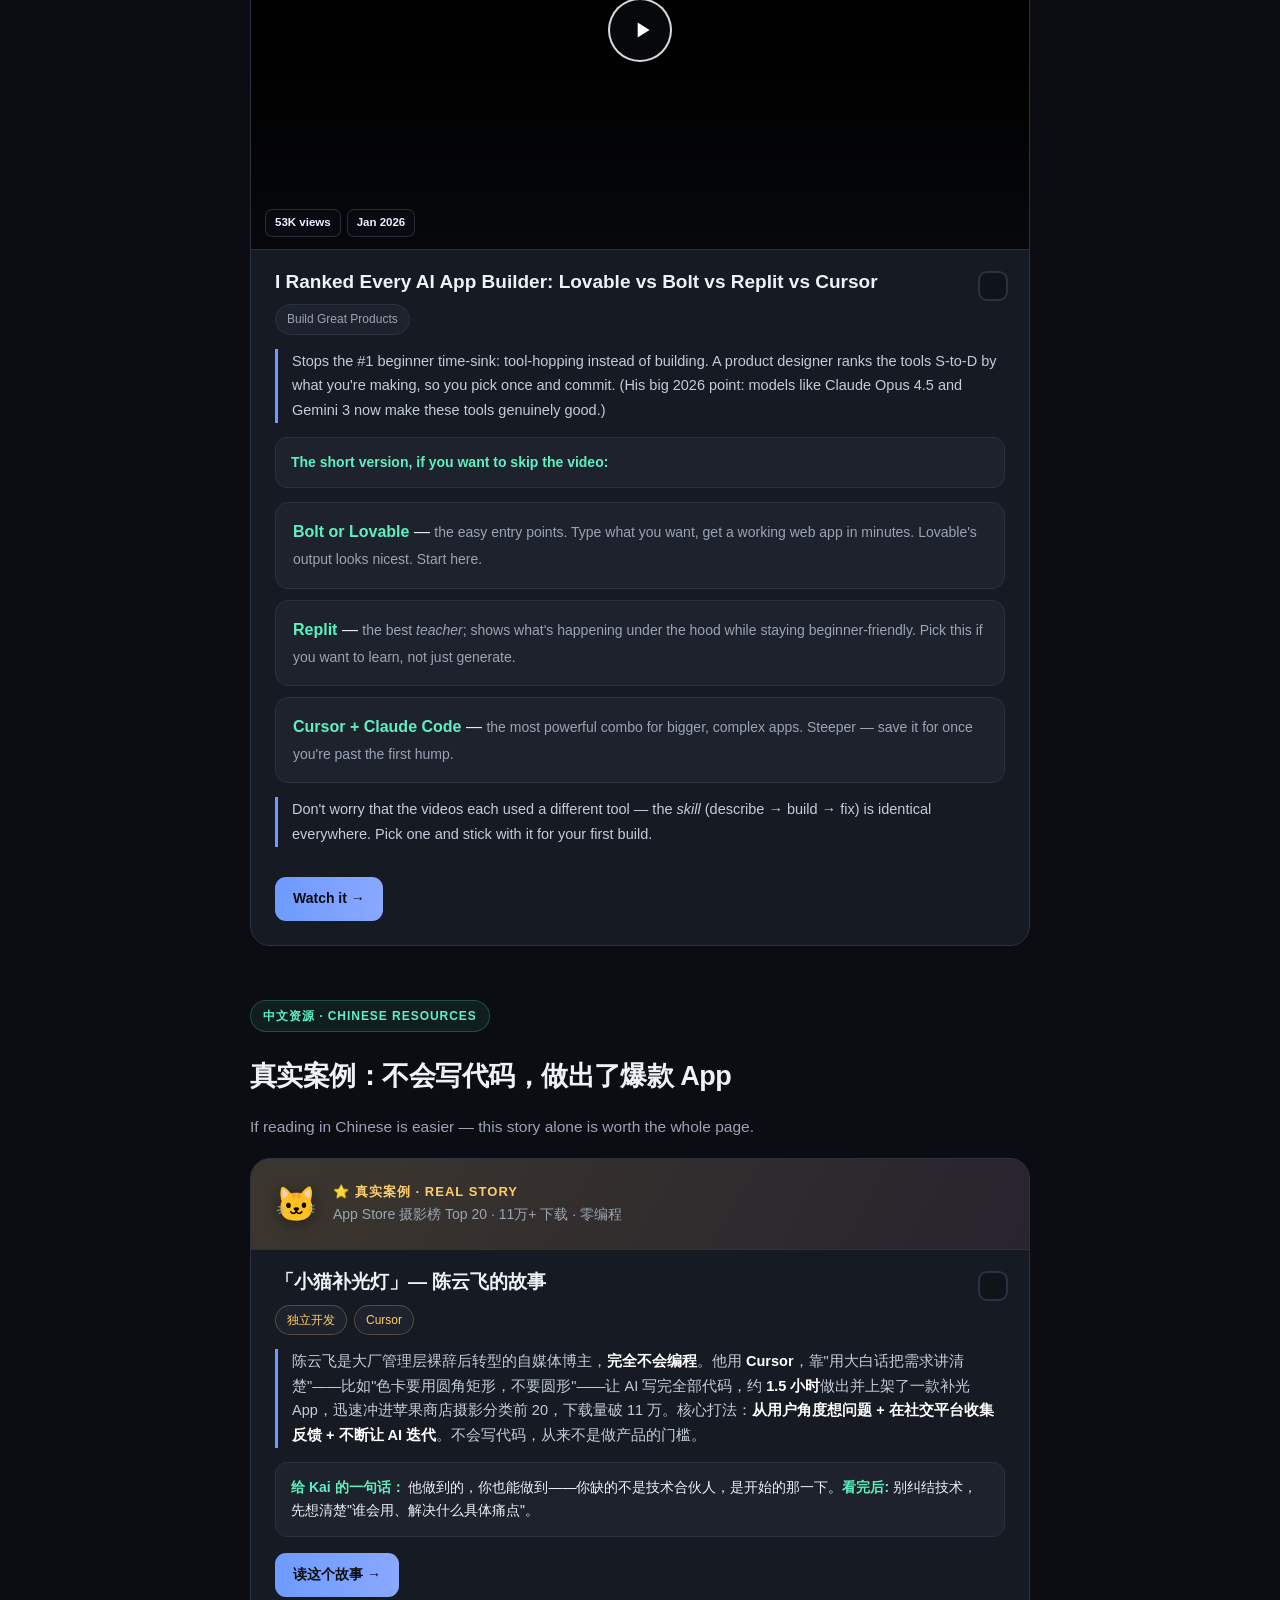
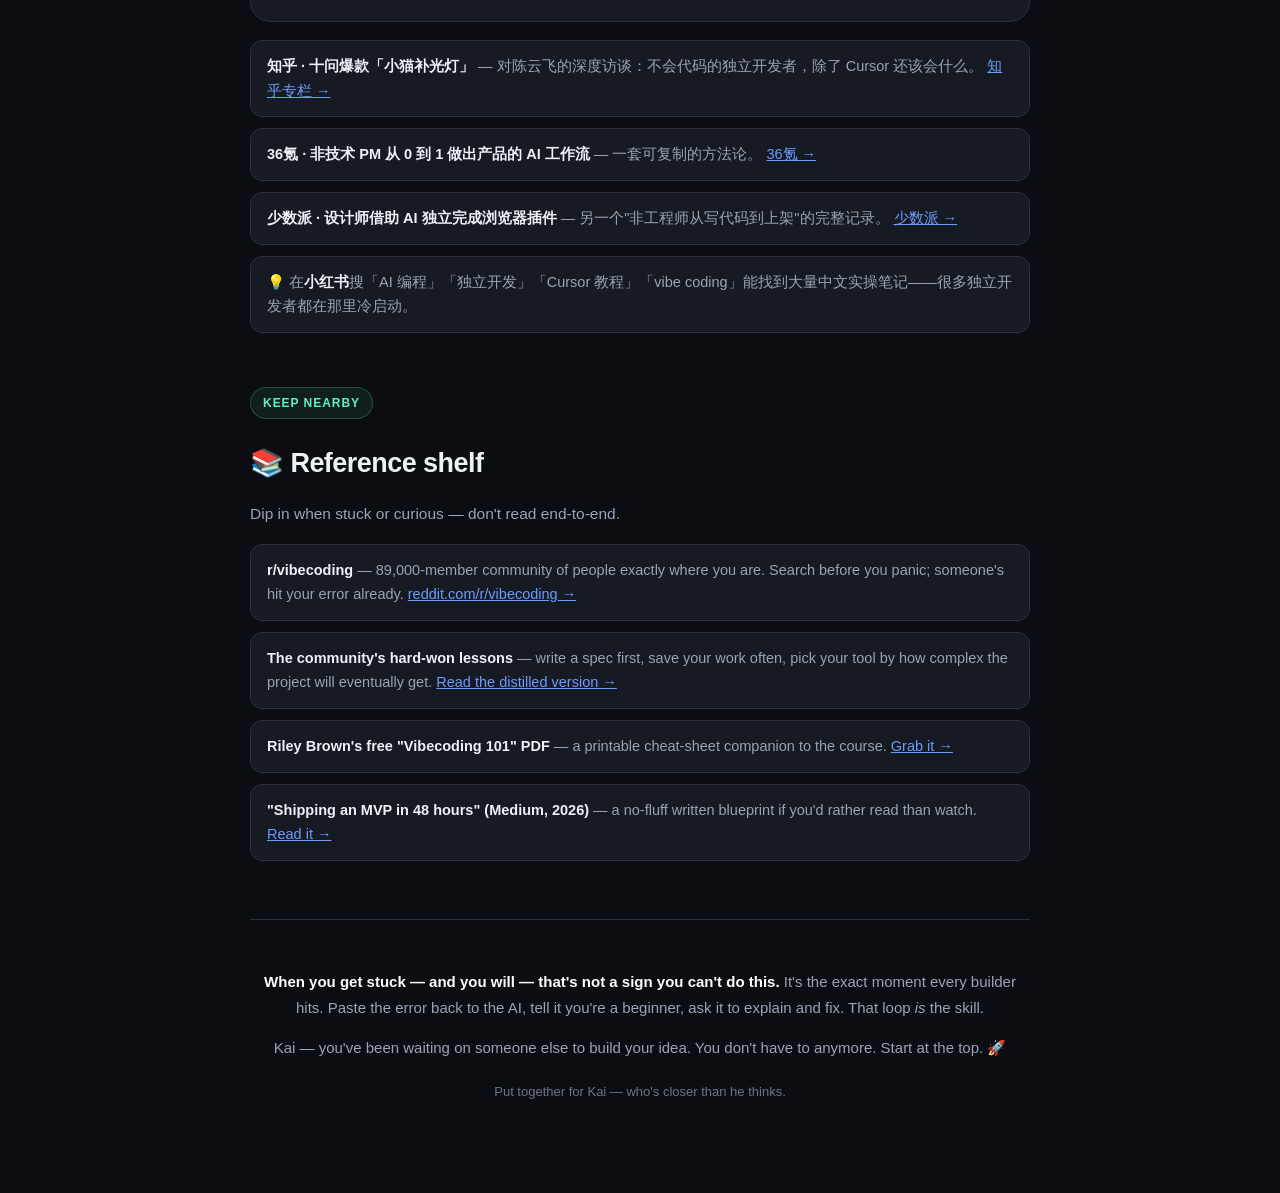
==== commit ace75fd5: "Redesign: visual cards with video thumbnails, richer styling" ====
--- a/index.html
+++ b/index.html
@@ -3,301 +3,358 @@
 <head>
 <meta charset="UTF-8">
 <meta name="viewport" content="width=device-width, initial-scale=1.0">
-<title>You Don't Need a Technical Co-Founder — Start Building This Weekend</title>
+<title>Kai — You Don't Need a Technical Co-Founder. You Need a Weekend.</title>
 <style>
   :root{
-    --bg:#0f1115; --card:#181b22; --card2:#1f232c; --line:#2a2f3a;
-    --ink:#e9ecf1; --mut:#9aa3b2; --acc:#5b8cff; --acc2:#7cf0c4; --warn:#ffcf6b;
+    --bg:#0b0d12; --bg2:#10131a; --card:#161a22; --card2:#1d222c; --line:#2a3140;
+    --ink:#eef1f6; --mut:#9aa4b6; --dim:#6b7588;
+    --acc:#6d9bff; --acc2:#5ff0c0; --gold:#ffce6a; --pink:#ff8fb1;
   }
   *{box-sizing:border-box}
   html{scroll-behavior:smooth}
   body{
     margin:0;background:var(--bg);color:var(--ink);
-    font:16px/1.65 -apple-system,BlinkMacSystemFont,"Segoe UI",Roboto,Helvetica,Arial,sans-serif;
+    font:16px/1.7 -apple-system,BlinkMacSystemFont,"Segoe UI",Roboto,Helvetica,Arial,sans-serif;
     -webkit-font-smoothing:antialiased;
+    background-image:radial-gradient(900px 500px at 80% -10%,rgba(109,155,255,.16),transparent 60%),radial-gradient(700px 420px at 0% 5%,rgba(95,240,192,.10),transparent 55%);
+    background-attachment:fixed;
   }
-  .wrap{max-width:780px;margin:0 auto;padding:0 20px 80px}
-  a{color:var(--acc);text-decoration:none}
-  a:hover{text-decoration:underline}
+  .wrap{max-width:820px;margin:0 auto;padding:0 20px 90px}
+  a{color:var(--acc)}
+  a:hover{text-decoration:none}
+
+  /* progress */
+  .progress{position:sticky;top:0;z-index:20;background:rgba(11,13,18,.82);backdrop-filter:blur(10px);
+    border-bottom:1px solid var(--line);padding:11px 0}
+  .bar{height:7px;background:var(--card2);border-radius:999px;overflow:hidden}
+  .bar>i{display:block;height:100%;width:0;background:linear-gradient(90deg,var(--acc),var(--acc2));transition:width .45s cubic-bezier(.2,.8,.2,1)}
+  .ptext{font-size:12.5px;color:var(--mut);margin-top:6px;text-align:center;letter-spacing:.02em}
 
   /* hero */
-  header{padding:64px 0 36px;text-align:center}
-  .kicker{color:var(--acc2);font-weight:600;letter-spacing:.08em;text-transform:uppercase;font-size:13px;margin-bottom:14px}
-  h1{font-size:38px;line-height:1.15;margin:0 0 16px;letter-spacing:-.02em}
-  h1 .grad{background:linear-gradient(90deg,var(--acc),var(--acc2));-webkit-background-clip:text;background-clip:text;-webkit-text-fill-color:transparent}
-  .lede{font-size:18px;color:var(--mut);max-width:620px;margin:0 auto}
-  .pill{display:inline-block;margin-top:22px;padding:8px 16px;border:1px solid var(--line);border-radius:999px;font-size:14px;color:var(--mut)}
-
-  /* pep box */
-  .pep{background:linear-gradient(160deg,#1b2230,#161922);border:1px solid var(--line);border-radius:16px;padding:24px 26px;margin:8px 0 40px}
-  .pep p{margin:0 0 12px}
-  .pep p:last-child{margin:0}
-  .pep strong{color:var(--ink)}
-
-  /* progress */
-  .progress{position:sticky;top:0;z-index:5;background:rgba(15,17,21,.85);backdrop-filter:blur(8px);
-    border-bottom:1px solid var(--line);padding:12px 0;margin-bottom:28px}
-  .bar{height:8px;background:var(--card2);border-radius:999px;overflow:hidden}
-  .bar>i{display:block;height:100%;width:0;background:linear-gradient(90deg,var(--acc),var(--acc2));transition:width .4s ease}
-  .ptext{font-size:13px;color:var(--mut);margin-top:6px;text-align:center}
-
-  /* section heading */
-  .phase{margin:46px 0 18px}
-  .phase .lbl{color:var(--acc2);font-size:13px;font-weight:700;letter-spacing:.06em;text-transform:uppercase}
-  .phase h2{font-size:24px;margin:6px 0 4px;letter-spacing:-.01em}
-  .phase .sub{color:var(--mut);font-size:15px}
+  header{padding:72px 0 30px;text-align:center}
+  .kicker{display:inline-block;color:var(--acc2);font-weight:700;letter-spacing:.12em;text-transform:uppercase;font-size:12px;
+    border:1px solid rgba(95,240,192,.3);border-radius:999px;padding:6px 14px;margin-bottom:22px;background:rgba(95,240,192,.06)}
+  h1{font-size:44px;line-height:1.1;margin:0 0 18px;letter-spacing:-.025em;font-weight:800}
+  .grad{background:linear-gradient(95deg,var(--acc),var(--acc2) 70%);-webkit-background-clip:text;background-clip:text;-webkit-text-fill-color:transparent}
+  .lede{font-size:19px;color:var(--mut);max-width:640px;margin:0 auto;line-height:1.6}
+  .pill{display:inline-flex;align-items:center;gap:8px;margin-top:26px;padding:9px 18px;border:1px solid var(--line);border-radius:999px;font-size:14px;color:var(--mut);background:var(--bg2)}
+
+  /* pep */
+  .pep{position:relative;background:linear-gradient(165deg,#1a2433,#13171f);border:1px solid var(--line);border-radius:20px;padding:28px 30px;margin:14px 0 18px;overflow:hidden}
+  .pep::before{content:"";position:absolute;inset:0 auto 0 0;width:4px;background:linear-gradient(180deg,var(--acc),var(--acc2))}
+  .pep p{margin:0 0 13px}.pep p:last-child{margin:0}
+  .pep strong{color:#fff}
+
+  /* phase heading */
+  .phase{margin:54px 0 6px;display:flex;align-items:baseline;gap:12px;flex-wrap:wrap}
+  .phase .lbl{color:var(--acc2);font-size:12px;font-weight:800;letter-spacing:.08em;text-transform:uppercase;
+    background:rgba(95,240,192,.08);border:1px solid rgba(95,240,192,.22);border-radius:999px;padding:5px 12px;white-space:nowrap}
+  .phase h2{font-size:27px;margin:10px 0 2px;letter-spacing:-.02em;width:100%;font-weight:800}
+  .phase .sub{color:var(--mut);font-size:15.5px;width:100%}
 
   /* card */
-  .card{background:var(--card);border:1px solid var(--line);border-radius:16px;padding:22px 22px;margin:16px 0;
-    display:flex;gap:16px;align-items:flex-start;transition:border-color .2s,transform .2s}
-  .card:hover{border-color:#3a4252}
-  .card.done{opacity:.62}
-  .chk{flex:0 0 auto;margin-top:2px}
-  .chk input{appearance:none;-webkit-appearance:none;width:26px;height:26px;border:2px solid var(--line);
-    border-radius:8px;cursor:pointer;position:relative;background:var(--card2);transition:.15s}
+  .card{position:relative;background:var(--card);border:1px solid var(--line);border-radius:20px;margin:18px 0;overflow:hidden;
+    transition:transform .22s ease,border-color .22s ease,box-shadow .22s ease}
+  .card:hover{transform:translateY(-3px);border-color:#3b4658;box-shadow:0 18px 40px -20px rgba(0,0,0,.7)}
+  .card.done{opacity:.55}
+  .card.done .thumb img{filter:grayscale(.6)}
+
+  /* thumbnail */
+  .thumb{display:block;position:relative;aspect-ratio:16/9;overflow:hidden;background:#000;border-bottom:1px solid var(--line)}
+  .thumb img{width:100%;height:100%;object-fit:cover;display:block;transition:transform .5s ease}
+  .card:hover .thumb img{transform:scale(1.045)}
+  .thumb::after{content:"";position:absolute;inset:0;background:linear-gradient(180deg,transparent 55%,rgba(8,10,14,.78))}
+  .play{position:absolute;left:50%;top:50%;transform:translate(-50%,-50%);width:64px;height:64px;border-radius:50%;
+    background:rgba(13,16,22,.55);backdrop-filter:blur(3px);border:2px solid rgba(255,255,255,.85);display:flex;align-items:center;justify-content:center;
+    z-index:2;transition:.2s}
+  .play svg{width:26px;height:26px;margin-left:3px;fill:#fff}
+  .card:hover .play{background:var(--acc);border-color:var(--acc);transform:translate(-50%,-50%) scale(1.08)}
+  .vbadge{position:absolute;left:14px;bottom:12px;z-index:2;display:flex;gap:6px;flex-wrap:wrap}
+  .vbadge span{font-size:11.5px;font-weight:600;color:#eaf0ff;background:rgba(10,13,20,.66);backdrop-filter:blur(4px);
+    border:1px solid rgba(255,255,255,.14);border-radius:7px;padding:3px 9px}
+  .vbadge .hot{color:#0a0c10;background:var(--acc2);border-color:var(--acc2)}
+
+  /* banner (non-video cards) */
+  .banner{display:flex;align-items:center;gap:16px;padding:22px 24px;border-bottom:1px solid var(--line);
+    background:linear-gradient(120deg,rgba(109,155,255,.14),rgba(95,240,192,.07))}
+  .banner .ico{font-size:34px;line-height:1;filter:drop-shadow(0 3px 8px rgba(0,0,0,.4))}
+  .banner .bt{font-weight:800;font-size:13px;letter-spacing:.08em;text-transform:uppercase;color:var(--acc2)}
+
+  /* card body */
+  .body{padding:20px 24px 24px;position:relative}
+  .body h3{margin:0 30px 10px 0;font-size:19px;line-height:1.3;font-weight:750}
+  .meta{display:flex;flex-wrap:wrap;gap:7px;margin:0 0 14px}
+  .tag{font-size:12px;color:var(--mut);background:var(--card2);border:1px solid var(--line);border-radius:999px;padding:4px 11px}
+  .tag.v{color:var(--acc2);border-color:rgba(95,240,192,.25)}
+  .tag.ch{color:var(--gold);border-color:rgba(255,206,106,.25)}
+  .why{color:#c3ccdb;font-size:14.5px;margin:0 0 14px;padding-left:14px;border-left:3px solid var(--acc)}
+  .why b{color:#fff}
+  .do{font-size:14px;margin:0;background:var(--card2);border:1px solid var(--line);border-radius:12px;padding:13px 15px}
+  .do b{color:var(--acc2)}
+  .go{display:inline-flex;align-items:center;gap:7px;margin-top:16px;background:linear-gradient(95deg,var(--acc),#8aa8ff);color:#0a0c10;font-weight:700;
+    padding:10px 18px;border-radius:11px;font-size:14px;text-decoration:none}
+  .go:hover{filter:brightness(1.08);transform:translateY(-1px)}
+
+  /* done toggle */
+  .chk{position:absolute;top:16px;right:16px;z-index:3}
+  .chk input{appearance:none;-webkit-appearance:none;width:30px;height:30px;border:2px solid var(--line);border-radius:9px;cursor:pointer;
+    background:rgba(13,16,22,.6);backdrop-filter:blur(4px);position:relative;transition:.15s}
+  .chk input:hover{border-color:var(--acc2)}
   .chk input:checked{background:var(--acc2);border-color:var(--acc2)}
-  .chk input:checked::after{content:"";position:absolute;left:8px;top:3px;width:6px;height:12px;
-    border:solid #0f1115;border-width:0 3px 3px 0;transform:rotate(45deg)}
-  .body{flex:1;min-width:0}
-  .body h3{margin:0 0 8px;font-size:18px}
-  .meta{display:flex;flex-wrap:wrap;gap:8px;margin:0 0 12px}
-  .tag{font-size:12px;color:var(--mut);background:var(--card2);border:1px solid var(--line);border-radius:999px;padding:3px 10px}
-  .tag.v{color:var(--acc2)}
-  .why{color:var(--mut);font-size:14px;margin:0 0 12px;padding-left:12px;border-left:2px solid var(--acc)}
-  .do{font-size:14px;margin:12px 0 0;background:var(--card2);border-radius:10px;padding:12px 14px}
-  .do b{color:var(--acc2)}
-  .go{display:inline-block;margin-top:14px;background:var(--acc);color:#0a0c10;font-weight:600;
-    padding:9px 16px;border-radius:10px;font-size:14px}
-  .go:hover{text-decoration:none;filter:brightness(1.08)}
-  .est{font-size:12px;color:var(--mut);margin-left:10px}
+  .chk input:checked::after{content:"";position:absolute;left:9px;top:4px;width:7px;height:13px;border:solid #0a0c10;border-width:0 3px 3px 0;transform:rotate(45deg)}
+  .body>.chk{top:18px;right:18px}
 
   /* rules */
-  .rules{background:linear-gradient(160deg,#1c2533,#15212a);border:1px solid #2f4a52;border-radius:16px;padding:26px;margin:30px 0}
-  .rules h2{margin:0 0 6px;font-size:22px}
+  .rules{position:relative;background:linear-gradient(160deg,#1b2a30,#14222b);border:1px solid #2f4a52;border-radius:20px;padding:28px;margin:34px 0;overflow:hidden}
+  .rules::before{content:"💬";position:absolute;right:-10px;top:-18px;font-size:120px;opacity:.06}
+  .rules h2{margin:0 0 6px;font-size:23px}
   .rules>p{color:var(--mut);margin:0 0 18px}
-  .rule{display:flex;gap:14px;margin:14px 0}
-  .num{flex:0 0 auto;width:30px;height:30px;border-radius:50%;background:var(--acc2);color:#0a0c10;
-    font-weight:700;display:flex;align-items:center;justify-content:center}
-  .rule b{color:var(--ink)}
-  .rule .ex{display:block;margin-top:5px;color:var(--mut);font-size:14px;font-style:italic;
-    border-left:2px solid var(--acc2);padding-left:10px}
+  .rule{display:flex;gap:15px;margin:16px 0}
+  .num{flex:0 0 auto;width:34px;height:34px;border-radius:50%;background:linear-gradient(135deg,var(--acc2),#9af5d5);color:#06251c;font-weight:800;display:flex;align-items:center;justify-content:center}
+  .rule b{color:#fff}
+  .rule .ex{display:block;margin-top:6px;color:var(--mut);font-size:14px;font-style:italic;border-left:2px solid var(--acc2);padding-left:11px}
 
   /* tools */
-  .tools{display:grid;grid-template-columns:1fr;gap:12px;margin:16px 0}
-  .tool{background:var(--card);border:1px solid var(--line);border-radius:12px;padding:16px 18px}
-  .tool b{color:var(--acc2)}
-  .tool span{color:var(--mut);font-size:14px}
+  .tools{display:grid;gap:11px;margin:14px 0}
+  .tool{background:var(--card2);border:1px solid var(--line);border-radius:13px;padding:15px 17px}
+  .tool b{color:var(--acc2)}.tool span{color:var(--mut);font-size:14px}
 
   /* reference */
-  .ref{margin:14px 0}
-  .ref li{margin:9px 0;color:var(--mut)}
+  .ref{list-style:none;padding:0;margin:16px 0}
+  .ref li{margin:0 0 11px;color:var(--mut);background:var(--card);border:1px solid var(--line);border-radius:12px;padding:13px 16px;font-size:14.5px}
   .ref li b{color:var(--ink)}
 
-  footer{margin-top:54px;text-align:center;color:var(--mut);font-size:14px;border-top:1px solid var(--line);padding-top:30px}
-  .sig{margin-top:18px;font-size:13px;color:#6b7585}
-  @media(max-width:560px){h1{font-size:30px}.card{padding:18px}}
+  footer{margin-top:58px;text-align:center;color:var(--mut);font-size:15px;border-top:1px solid var(--line);padding-top:34px}
+  footer strong{color:#fff}
+  .sig{margin-top:20px;font-size:13px;color:var(--dim)}
+
+  @media(max-width:560px){
+    h1{font-size:32px}.lede{font-size:17px}
+    .body{padding:18px}.banner{padding:18px}
+    .play{width:54px;height:54px}.play svg{width:22px;height:22px}
+  }
 </style>
 </head>
 <body>
 <div class="progress"><div class="wrap" style="padding-bottom:0">
   <div class="bar"><i id="barfill"></i></div>
-  <div class="ptext" id="ptext">0 of 6 steps done — your move.</div>
+  <div class="ptext" id="ptext">0 of 7 done — your move, Kai.</div>
 </div></div>
 
 <div class="wrap">
 <header>
   <div class="kicker">For Kai · a starting line, not a syllabus</div>
-  <h1>Kai — you don't need a technical co-founder.<br><span class="grad">You need a weekend.</span></h1>
-  <p class="lede">The thing standing between you and a working product isn't a missing engineer anymore. It's knowing what to learn, in what order. Here's that order.</p>
-  <div class="pill">⏱️ ~3 hours of watching · build something real by Sunday</div>
+  <h1>You don't need a technical co-founder.<br><span class="grad">You need a weekend.</span></h1>
+  <p class="lede">The thing between you and a working product isn't a missing engineer anymore — it's knowing what to learn, in what order. Here's that order.</p>
+  <div class="pill">⏱️ ~3 hours of watching · something real built by Sunday</div>
 </header>
 
 <div class="pep">
-  <p>Kai — you've spent months looking for someone to write the code, and not finding them has been genuinely frustrating. Here's the reframe that changes everything:</p>
-  <p><strong>Your job was never to write code. It's to describe — clearly and specifically — what you want built.</strong> The AI writes the code. People with zero programming background are shipping real apps with paying customers right now, and they're not smarter than you. They just learned to <em>talk</em> to the tools.</p>
-  <p>This page walks you from "I've never written a line of code" to "I built and deployed a thing" — light at first, deeper as your confidence grows. Tick each box as you go. Don't skip ahead; the order is the point.</p>
+  <p>Kai — you've spent months hunting for someone to write the code, and not finding them has been genuinely frustrating. Here's the reframe that changes everything:</p>
+  <p><strong>Your job was never to write code. It's to describe — clearly and specifically — what you want built.</strong> The AI writes the code. People with zero programming background are shipping real apps with paying customers right now. They're not smarter than you — they just learned to <em>talk</em> to the tools.</p>
+  <p>This page takes you from "I've never written a line of code" to "I built and deployed a thing" — light at first, deeper as your confidence grows. Tick each box as you go. The order is the point — don't skip ahead.</p>
 </div>
 
 <!-- INSPIRATION -->
 <div class="phase">
-  <div class="lbl">Optional · watch if you need belief first</div>
+  <span class="lbl">Optional · watch if you need belief first</span>
   <h2>Proof, before the how-to</h2>
-  <div class="sub">If part of you still doesn't buy it, start here. A real person, no code, real success.</div>
-</div>
-<div class="card" data-step style="border-color:#3a4252;background:linear-gradient(160deg,#1d2330,#181b22)">
-  <label class="chk"><input type="checkbox"></label>
-  <div class="body">
-    <h3>How a Non-Technical Founder Used AI to Become an Open-Source Legend — Matt Van Horn</h3>
-    <div class="meta"><span class="tag">Interview</span><span class="tag v">55,000+ views</span><span class="tag">Jun 2026 · brand new</span></div>
-    <p class="why">Matt has no CS degree, doesn't write code — and by his own admission <b>doesn't even read the code the AI writes</b>. Yet he's shipped tools that hit #1 trending on GitHub (40,000+ stars). His whole method is giving an AI simple verbal commands ("plan this," "build this"), trusting the system, and iterating fast. If you ever think "I'm not technical enough for this" — he's living proof the opposite is now true.</p>
-    <div class="do"><b>Takeaway for you, Kai:</b> the people winning at this aren't the ones who learned to code. They're the ones who started, described what they wanted, and kept going. That can be you.</div>
+  <div class="sub">If part of you still doesn't buy it, start here — a real person, no code, real success.</div>
+</div>
+<article class="card" data-step>
+  <a class="thumb" href="https://youtu.be/BxEf3RqIHkw" target="_blank" rel="noopener">
+    <img loading="lazy" src="https://i.ytimg.com/vi/BxEf3RqIHkw/maxresdefault.jpg" alt="Matt Van Horn interview">
+    <span class="play"><svg viewBox="0 0 24 24"><path d="M8 5v14l11-7z"/></svg></span>
+    <span class="vbadge"><span class="hot">⭐ Real story</span><span>55K views</span><span>Jun 2026 · brand new</span></span>
+  </a>
+  <div class="body">
+    <label class="chk"><input type="checkbox"></label>
+    <h3>A Non-Technical Founder Who Became an Open-Source Legend — Matt Van Horn</h3>
+    <div class="meta"><span class="tag">Interview · inspiration</span></div>
+    <p class="why">Matt has no CS degree, doesn't write code — and by his own admission <b>doesn't even read the code the AI writes</b>. Yet he's shipped tools that hit #1 trending on GitHub (40,000+ stars). His whole method: give an AI simple commands ("plan this," "build this"), trust the system, iterate fast. If you ever think "I'm not technical enough" — he's living proof the opposite is now true.</p>
+    <div class="do"><b>Takeaway for you, Kai:</b> the people winning at this aren't the ones who learned to code — they're the ones who started, described what they wanted, and kept going. That can be you.</div>
     <a class="go" href="https://youtu.be/BxEf3RqIHkw" target="_blank" rel="noopener">Watch it →</a>
   </div>
-</div>
-
-<!-- STAGE 0 -->
-<div class="phase">
-  <div class="lbl">Step 1 · Mindset</div>
+</article>
+
+<!-- STEP 1 -->
+<div class="phase">
+  <span class="lbl">Step 1 · Mindset</span>
   <h2>Believe it's actually possible</h2>
   <div class="sub">Before any tool. Five minutes of reading to kill the hesitation.</div>
 </div>
-<div class="card" data-step>
-  <label class="chk"><input type="checkbox"></label>
-  <div class="body">
+<article class="card" data-step>
+  <div class="banner"><span class="ico">🧠</span><div><div class="bt">Read · ~8 min</div><div style="color:var(--mut);font-size:14px">Set the right expectations before you touch a tool</div></div></div>
+  <div class="body">
+    <label class="chk"><input type="checkbox"></label>
     <h3>The Non-Technical Founder's Guide to Building AI Products</h3>
-    <div class="meta"><span class="tag">Article</span><span class="tag">~8 min read</span></div>
-    <p class="why">Read just the opening + the "vibe coding reality" section. It separates the hype from what's genuinely true now — so you start with realistic confidence instead of either fear or fantasy.</p>
-    <div class="do"><b>What to do after:</b> Write one sentence: "I want to build ____ so that ____ can ____." That sentence is your starting spec.</div>
+    <p class="why">Read just the opening + the "vibe coding reality" section. It separates hype from what's genuinely true now — so you start with realistic confidence, not fear or fantasy.</p>
+    <div class="do"><b>What to do after:</b> write one sentence — "I want to build ____ so that ____ can ____." That sentence is your starting spec.</div>
     <a class="go" href="https://www.aibuilderclub.io/blog/non-technical-founder-ai-guide" target="_blank" rel="noopener">Read it →</a>
   </div>
-</div>
-
-<!-- STAGE 1 -->
-<div class="phase">
-  <div class="lbl">Step 2 · See it work</div>
+</article>
+
+<!-- STEP 2 -->
+<div class="phase">
+  <span class="lbl">Step 2 · See it work</span>
   <h2>Watch a non-coder build, start to finish</h2>
-  <div class="sub">The "oh — I could actually do this" moment. Lightest video on the page.</div>
-</div>
-<div class="card" data-step>
-  <label class="chk"><input type="checkbox"></label>
-  <div class="body">
+  <div class="sub">The "oh — I could actually do this" moment. Lightest video here.</div>
+</div>
+<article class="card" data-step>
+  <a class="thumb" href="https://www.youtube.com/watch?v=Q_FZ800Hm4g" target="_blank" rel="noopener">
+    <img loading="lazy" src="https://i.ytimg.com/vi/Q_FZ800Hm4g/maxresdefault.jpg" alt="Vibe coding step by step">
+    <span class="play"><svg viewBox="0 0 24 24"><path d="M8 5v14l11-7z"/></svg></span>
+    <span class="vbadge"><span>44K views</span><span>Mar 2026</span></span>
+  </a>
+  <div class="body">
+    <label class="chk"><input type="checkbox"></label>
     <h3>Vibe Coding Tutorial for Beginners 2026: Step by Step</h3>
-    <div class="meta"><span class="tag">Mikey No Code</span><span class="tag v">44,000+ views</span><span class="tag">Mar 2026</span></div>
-    <p class="why">The gentlest on-ramp here — no setup, no install, just typing. He builds a working <b>habit-tracker app from a single sentence</b>, then adds dark mode and a notes section just by asking. Later he spins up a paid tool with Stripe payments and a Trello-style board — all in plain English (using a tool called Base44). A little promotional, but perfect for the "wait, that's it?" moment.</p>
-    <div class="do"><b>What you'll see:</b> the whole loop — describe → AI builds it → you say "now add X" → it updates. No code touched. <b>What to do after:</b> nothing yet. Just let it sink in that this is normal and doable.</div>
+    <div class="meta"><span class="tag">Mikey No Code</span><span class="tag v">gentlest on-ramp</span></div>
+    <p class="why">No setup, no install — just typing. He builds a working <b>habit-tracker app from a single sentence</b>, then adds dark mode and notes just by asking. Later he spins up a paid tool with Stripe payments and a Trello-style board — all in plain English (tool: Base44). A little promotional, but perfect for the "wait, that's it?" moment.</p>
+    <div class="do"><b>What you'll see:</b> the whole loop — describe → AI builds it → "now add X" → it updates. No code touched. <b>After:</b> nothing yet. Just let it sink in that this is normal and doable.</div>
     <a class="go" href="https://www.youtube.com/watch?v=Q_FZ800Hm4g" target="_blank" rel="noopener">Watch it →</a>
   </div>
-</div>
-
-<!-- STAGE 2 -->
-<div class="phase">
-  <div class="lbl">Step 3 · The real skill</div>
+</article>
+
+<!-- STEP 3 -->
+<div class="phase">
+  <span class="lbl">Step 3 · The real skill</span>
   <h2>Learn to write it down first</h2>
-  <div class="sub">This is the unlock. The difference between people who ship and people who spin.</div>
-</div>
-<div class="card" data-step>
-  <label class="chk"><input type="checkbox"></label>
-  <div class="body">
-    <h3>A Complete Beginner's Guide: From PRD to Your First Lines of Code</h3>
-    <div class="meta"><span class="tag">How I AI (Claire Vo)</span><span class="tag v">18,000+ views</span><span class="tag">Nov 2025</span></div>
-    <p class="why">Slightly older (~7 months) but evergreen, and the most important watch here. She starts by turning an idea into a one-page plan (a "PRD") with a tool called <b>ChatPRD</b>, then builds the real app in <b>Cursor</b> — and crucially, she keeps telling the AI things like "make it prettier" and "explain what you're doing." That habit — plan first, let the AI narrate — is the exact fix for "I don't know how to prompt." From a former Chief Product Officer; calm and beginner-paced. <em>Heads up: this one's a half-step more technical (it touches a real code editor) — that's intentional, it's where you graduate from "toy" to "real."</em></p>
-    <div class="do"><b>What you'll see:</b> idea → one-page plan → a working app built and restyled by talking to the AI. <b>What to do after:</b> turn your sentence from Step 1 into a 5-bullet plan — what it does, who uses it, the 3 things it must do on day one.</div>
+  <div class="sub">The unlock — the difference between people who ship and people who spin.</div>
+</div>
+<article class="card" data-step>
+  <a class="thumb" href="https://www.youtube.com/watch?v=k0gmTOm1eus" target="_blank" rel="noopener">
+    <img loading="lazy" src="https://i.ytimg.com/vi/k0gmTOm1eus/maxresdefault.jpg" alt="From PRD to first code">
+    <span class="play"><svg viewBox="0 0 24 24"><path d="M8 5v14l11-7z"/></svg></span>
+    <span class="vbadge"><span>19K views</span><span>Nov 2025</span></span>
+  </a>
+  <div class="body">
+    <label class="chk"><input type="checkbox"></label>
+    <h3>From PRD to Your First Lines of Code — A Complete Beginner's Guide</h3>
+    <div class="meta"><span class="tag">How I AI · Claire Vo</span><span class="tag v">most important watch</span></div>
+    <p class="why">She turns an idea into a one-page plan (a "PRD") with <b>ChatPRD</b>, then builds the real app in <b>Cursor</b> — and keeps telling the AI "make it prettier," "explain what you're doing." That habit — plan first, let the AI narrate — is the exact fix for "I don't know how to prompt." From a former Chief Product Officer; calm and beginner-paced. <em>Heads up: a half-step more technical (it touches a real code editor) — intentional, it's where you graduate from "toy" to "real."</em></p>
+    <div class="do"><b>What you'll see:</b> idea → one-page plan → a working app built and restyled by talking to the AI. <b>After:</b> turn your Step 1 sentence into a 5-bullet plan — what it does, who uses it, the 3 things it must do on day one.</div>
     <a class="go" href="https://www.youtube.com/watch?v=k0gmTOm1eus" target="_blank" rel="noopener">Watch it →</a>
   </div>
-</div>
-
-<!-- PROMPTING RULES -->
+</article>
+
+<!-- RULES -->
 <div class="rules">
-  <h2>💬 The 3 rules that fix "I don't know how to prompt"</h2>
-  <p>Print these. Use them in every single session. They're the whole game.</p>
-  <div class="rule"><div class="num">1</div><div><b>Tell it you're a beginner — every time.</b>
-    <span class="ex">"I've never written code. Build this, and explain each step in plain English so I actually understand what's happening."</span></div></div>
-  <div class="rule"><div class="num">2</div><div><b>Start tiny. Add one thing at a time.</b>
-    <span class="ex">Not "build me the whole app." Instead: "First, just a sign-up screen. Once that works, we'll add the next piece."</span></div></div>
-  <div class="rule"><div class="num">3</div><div><b>Write 3 sentences before you open the tool.</b>
-    <span class="ex">What it does, who it's for, what "done" looks like. A good prompt is just a tiny product doc — that's a skill you already have.</span></div></div>
-</div>
-
-<!-- STAGE 3 -->
-<div class="phase">
-  <div class="lbl">Step 4 · Build for real</div>
-  <h2>Build & ship something this weekend</h2>
+  <h2>The 3 rules that fix "I don't know how to prompt"</h2>
+  <p>Print these. Use them in every session. They're the whole game.</p>
+  <div class="rule"><div class="num">1</div><div><b>Tell it you're a beginner — every time.</b><span class="ex">"I've never written code. Build this, and explain each step in plain English so I actually understand what's happening."</span></div></div>
+  <div class="rule"><div class="num">2</div><div><b>Start tiny. Add one thing at a time.</b><span class="ex">Not "build me the whole app." Instead: "First, just a sign-up screen. Once that works, we'll add the next piece."</span></div></div>
+  <div class="rule"><div class="num">3</div><div><b>Write 3 sentences before you open the tool.</b><span class="ex">What it does, who it's for, what "done" looks like. A good prompt is just a tiny product doc — a skill you already have.</span></div></div>
+</div>
+
+<!-- STEP 4 -->
+<div class="phase">
+  <span class="lbl">Step 4 · Build for real</span>
+  <h2>Build &amp; ship something this weekend</h2>
   <div class="sub">The full hands-on. Pick a tool, follow along, deploy a live thing.</div>
 </div>
-<div class="card" data-step>
-  <label class="chk"><input type="checkbox"></label>
-  <div class="body">
-    <h3>Vibe Coding for Beginners (Full Course 2026)</h3>
-    <div class="meta"><span class="tag">Riley Brown</span><span class="tag v">76,000+ views</span><span class="tag">May 2026</span><span class="tag">most popular</span></div>
-    <p class="why">The most-watched and most-recent, by the biggest non-technical-founder educator out there. It's chaptered, so do it in chunks: build a web app → add a login and database (Firebase) → add AI features → put it live on the internet (Vercel) → then turn the same app into a desktop and even an iPhone app. It also shows the real superpower — when something breaks, you paste the error to the AI and it fixes itself. <em>Note: it uses Codex, which needs a paid ChatGPT subscription — but the workflow is identical in any of the Step 5 tools.</em></p>
-    <div class="do"><b>What you'll see:</b> a complete build from blank screen → deployed, working app, including how to troubleshoot by feeding errors back to the AI. <b>What to do after:</b> build YOUR thing from Step 3's plan — not the demo. Use the 3 rules. It'll feel messy; that's normal. Keep going.</div>
+<article class="card" data-step>
+  <a class="thumb" href="https://www.youtube.com/watch?v=BpOsHF5Oj_I" target="_blank" rel="noopener">
+    <img loading="lazy" src="https://i.ytimg.com/vi/BpOsHF5Oj_I/maxresdefault.jpg" alt="Vibe coding full course">
+    <span class="play"><svg viewBox="0 0 24 24"><path d="M8 5v14l11-7z"/></svg></span>
+    <span class="vbadge"><span class="hot">most popular</span><span>76K views</span><span>May 2026</span></span>
+  </a>
+  <div class="body">
+    <label class="chk"><input type="checkbox"></label>
+    <h3>Vibe Coding for Beginners — Full Course 2026</h3>
+    <div class="meta"><span class="tag">Riley Brown</span><span class="tag v">chaptered · do it in chunks</span></div>
+    <p class="why">The most-watched and most-recent, by the biggest non-technical-founder educator out there. Build a web app → add a login and database → add AI features → put it live on the internet → then turn the same app into a desktop and even an iPhone app. It also shows the real superpower: when something breaks, you paste the error to the AI and it fixes itself. <em>Note: it uses Codex (needs a paid ChatGPT subscription) — but the workflow is identical in any Step 5 tool.</em></p>
+    <div class="do"><b>What you'll see:</b> a complete build from blank screen → deployed, working app, including troubleshooting by feeding errors back to the AI. <b>After:</b> build YOUR thing from your Step 3 plan — not the demo. Use the 3 rules. It'll feel messy; that's normal. Keep going.</div>
     <a class="go" href="https://www.youtube.com/watch?v=BpOsHF5Oj_I" target="_blank" rel="noopener">Watch it →</a>
   </div>
-</div>
-
-<!-- STAGE: tool picker -->
-<div class="phase">
-  <div class="lbl">Step 5 · Choose your tool</div>
+</article>
+
+<!-- STEP 5 -->
+<div class="phase">
+  <span class="lbl">Step 5 · Choose your tool</span>
   <h2>Pick one and don't tool-hop</h2>
   <div class="sub">Watch only when you're deciding where to build. Then commit.</div>
 </div>
-<div class="card" data-step>
-  <label class="chk"><input type="checkbox"></label>
-  <div class="body">
+<article class="card" data-step>
+  <a class="thumb" href="https://www.youtube.com/watch?v=OZOokCf2R_4" target="_blank" rel="noopener">
+    <img loading="lazy" src="https://i.ytimg.com/vi/OZOokCf2R_4/maxresdefault.jpg" alt="Ranking AI app builders">
+    <span class="play"><svg viewBox="0 0 24 24"><path d="M8 5v14l11-7z"/></svg></span>
+    <span class="vbadge"><span>53K views</span><span>Jan 2026</span></span>
+  </a>
+  <div class="body">
+    <label class="chk"><input type="checkbox"></label>
     <h3>I Ranked Every AI App Builder: Lovable vs Bolt vs Replit vs Cursor</h3>
-    <div class="meta"><span class="tag">Build Great Products</span><span class="tag v">52,000+ views</span><span class="tag">Jan 2026</span></div>
-    <p class="why">Stops the #1 beginner time-sink: tool-hopping instead of building. A product designer ranks the tools S-to-D by what you're making — business app, mobile app, simple site, complex app — so you pick once and commit. (The big 2026 unlock he points to: models like Claude Opus 4.5 and Gemini 3 now make these tools genuinely good.)</p>
+    <div class="meta"><span class="tag">Build Great Products</span></div>
+    <p class="why">Stops the #1 beginner time-sink: tool-hopping instead of building. A product designer ranks the tools S-to-D by what you're making, so you pick once and commit. (His big 2026 point: models like Claude Opus 4.5 and Gemini 3 now make these tools genuinely good.)</p>
     <div class="do"><b>The short version, if you want to skip the video:</b></div>
     <div class="tools">
-      <div class="tool"><b>Bolt or Lovable</b> — <span>the easy entry points. Type what you want, get a working web app in minutes. Lovable's output looks the nicest. Start here.</span></div>
+      <div class="tool"><b>Bolt or Lovable</b> — <span>the easy entry points. Type what you want, get a working web app in minutes. Lovable's output looks nicest. Start here.</span></div>
       <div class="tool"><b>Replit</b> — <span>the best <em>teacher</em>; shows what's happening under the hood while staying beginner-friendly. Pick this if you want to learn, not just generate.</span></div>
-      <div class="tool"><b>Cursor + Claude Code</b> — <span>the most powerful combo for bigger, more complex apps. Steeper — save it for once you're past the first hump.</span></div>
+      <div class="tool"><b>Cursor + Claude Code</b> — <span>the most powerful combo for bigger, complex apps. Steeper — save it for once you're past the first hump.</span></div>
     </div>
-    <p class="why" style="margin-top:14px">Don't worry that the earlier videos each used a different tool — the <em>skill</em> (describe → build → fix) is identical everywhere. Pick one from this list and stick with it for your first build.</p>
+    <p class="why" style="margin-top:14px">Don't worry that the videos each used a different tool — the <em>skill</em> (describe → build → fix) is identical everywhere. Pick one and stick with it for your first build.</p>
     <a class="go" href="https://www.youtube.com/watch?v=OZOokCf2R_4" target="_blank" rel="noopener">Watch it →</a>
   </div>
-</div>
+</article>
 
 <!-- CHINESE -->
 <div class="phase">
-  <div class="lbl">中文资源 · Chinese resources</div>
-  <h2>真实案例：一个不会写代码的人，做出了爆款 App</h2>
-  <div class="sub">If reading in Chinese is easier — start here. This story alone is worth the whole page.</div>
-</div>
-<div class="card" data-step style="border-color:#3a4252;background:linear-gradient(160deg,#1d2330,#181b22)">
-  <label class="chk"><input type="checkbox"></label>
-  <div class="body">
+  <span class="lbl">中文资源 · Chinese resources</span>
+  <h2>真实案例：不会写代码，做出了爆款 App</h2>
+  <div class="sub">If reading in Chinese is easier — this story alone is worth the whole page.</div>
+</div>
+<article class="card" data-step>
+  <div class="banner" style="background:linear-gradient(120deg,rgba(255,206,106,.16),rgba(255,143,177,.08))"><span class="ico">🐱</span><div><div class="bt" style="color:var(--gold)">⭐ 真实案例 · Real story</div><div style="color:var(--mut);font-size:14px">App Store 摄影榜 Top 20 · 11万+ 下载 · 零编程</div></div></div>
+  <div class="body">
+    <label class="chk"><input type="checkbox"></label>
     <h3>「小猫补光灯」— 陈云飞的故事</h3>
-    <div class="meta"><span class="tag">真实案例</span><span class="tag v">App Store 摄影榜 Top 20</span><span class="tag">11万+ 下载</span></div>
-    <p class="why">陈云飞是大厂管理层裸辞后转型的自媒体博主，<b>完全不会编程</b>。他用 <b>Cursor</b>，靠"用大白话把需求讲清楚"——比如"色卡要用圆角矩形，不要圆形"——让 AI 写完全部代码，约 <b>1.5 小时</b>做出并上架了一款补光 App，迅速冲进苹果商店摄影分类前 20，下载量破 11 万。他的核心打法：<b>从用户角度想问题 + 在社交平台收集反馈 + 不断让 AI 迭代</b>。不会写代码，从来不是做产品的门槛。</p>
+    <div class="meta"><span class="tag ch">独立开发</span><span class="tag ch">Cursor</span></div>
+    <p class="why">陈云飞是大厂管理层裸辞后转型的自媒体博主，<b>完全不会编程</b>。他用 <b>Cursor</b>，靠"用大白话把需求讲清楚"——比如"色卡要用圆角矩形，不要圆形"——让 AI 写完全部代码，约 <b>1.5 小时</b>做出并上架了一款补光 App，迅速冲进苹果商店摄影分类前 20，下载量破 11 万。核心打法：<b>从用户角度想问题 + 在社交平台收集反馈 + 不断让 AI 迭代</b>。不会写代码，从来不是做产品的门槛。</p>
     <div class="do"><b>给 Kai 的一句话：</b> 他做到的，你也能做到——你缺的不是技术合伙人，是开始的那一下。<b>看完后:</b> 别纠结技术，先想清楚"谁会用、解决什么具体痛点"。</div>
     <a class="go" href="https://www.sohu.com/a/830224819_121924584" target="_blank" rel="noopener">读这个故事 →</a>
   </div>
-</div>
+</article>
 <ul class="ref">
-  <li><b>知乎 · 十问爆款「小猫补光灯」</b> — 对陈云飞的深度访谈：不会代码的独立开发者，除了 Cursor 还该会什么。 <a href="https://zhuanlan.zhihu.com/p/13642691776" target="_blank" rel="noopener">知乎专栏</a></li>
-  <li><b>36氪 · 非技术 PM 从 0 到 1 做出产品的 AI 工作流</b> — 一套可复制的方法论：从对话式 AI 理清思路，到逐步引入工具执行。 <a href="https://36kr.com/p/3647020340785672" target="_blank" rel="noopener">36氪</a></li>
-  <li><b>少数派 · 设计师借助 AI 独立完成浏览器插件</b> — 另一个"非工程师从写代码到上架"的完整记录。 <a href="https://sspai.com/post/94949" target="_blank" rel="noopener">少数派</a></li>
-  <li><span style="color:var(--mut)">💡 在<b>小红书</b>搜「AI 编程」「独立开发」「Cursor 教程」「vibe coding」能找到大量中文实操笔记——很多独立开发者都在那里冷启动。</span></li>
+  <li><b>知乎 · 十问爆款「小猫补光灯」</b> — 对陈云飞的深度访谈：不会代码的独立开发者，除了 Cursor 还该会什么。 <a href="https://zhuanlan.zhihu.com/p/13642691776" target="_blank" rel="noopener">知乎专栏 →</a></li>
+  <li><b>36氪 · 非技术 PM 从 0 到 1 做出产品的 AI 工作流</b> — 一套可复制的方法论。 <a href="https://36kr.com/p/3647020340785672" target="_blank" rel="noopener">36氪 →</a></li>
+  <li><b>少数派 · 设计师借助 AI 独立完成浏览器插件</b> — 另一个"非工程师从写代码到上架"的完整记录。 <a href="https://sspai.com/post/94949" target="_blank" rel="noopener">少数派 →</a></li>
+  <li>💡 在<b>小红书</b>搜「AI 编程」「独立开发」「Cursor 教程」「vibe coding」能找到大量中文实操笔记——很多独立开发者都在那里冷启动。</li>
 </ul>
 
 <!-- REFERENCE -->
 <div class="phase">
-  <div class="lbl">Keep nearby</div>
+  <span class="lbl">Keep nearby</span>
   <h2>📚 Reference shelf</h2>
-  <div class="sub">Dip in when you need it. Don't read end-to-end — these are for when you're stuck or curious.</div>
+  <div class="sub">Dip in when stuck or curious — don't read end-to-end.</div>
 </div>
 <ul class="ref">
-  <li><b>r/vibecoding</b> — 89,000-member community of people exactly where you are. Search before you panic; someone's hit your error already. <a href="https://www.reddit.com/r/vibecoding/" target="_blank" rel="noopener">reddit.com/r/vibecoding</a></li>
-  <li><b>The community's hard-won lessons</b> — the advice that comes up over and over: write a spec first, save your work often, pick your tool by how complex the project will eventually get. <a href="https://www.aitooldiscovery.com/guides/vibe-coding-reddit" target="_blank" rel="noopener">Read the distilled version</a></li>
-  <li><b>Riley Brown's free "Vibecoding 101" PDF</b> — a printable cheat-sheet companion to the course. <a href="https://maven.com/p/ecbf0c" target="_blank" rel="noopener">Grab it</a></li>
-  <li><b>"Shipping an MVP in 48 hours" (Medium, 2026)</b> — a no-fluff written blueprint if you'd rather read than watch. <a href="https://medium.com/@Travel4Fun4U/stop-coding-from-scratch-in-2026-how-non-tech-founders-are-shipping-mvps-in-48-hours-with-ai-33b489d7b671" target="_blank" rel="noopener">Read it</a></li>
+  <li><b>r/vibecoding</b> — 89,000-member community of people exactly where you are. Search before you panic; someone's hit your error already. <a href="https://www.reddit.com/r/vibecoding/" target="_blank" rel="noopener">reddit.com/r/vibecoding →</a></li>
+  <li><b>The community's hard-won lessons</b> — write a spec first, save your work often, pick your tool by how complex the project will eventually get. <a href="https://www.aitooldiscovery.com/guides/vibe-coding-reddit" target="_blank" rel="noopener">Read the distilled version →</a></li>
+  <li><b>Riley Brown's free "Vibecoding 101" PDF</b> — a printable cheat-sheet companion to the course. <a href="https://maven.com/p/ecbf0c" target="_blank" rel="noopener">Grab it →</a></li>
+  <li><b>"Shipping an MVP in 48 hours" (Medium, 2026)</b> — a no-fluff written blueprint if you'd rather read than watch. <a href="https://medium.com/@Travel4Fun4U/stop-coding-from-scratch-in-2026-how-non-tech-founders-are-shipping-mvps-in-48-hours-with-ai-33b489d7b671" target="_blank" rel="noopener">Read it →</a></li>
 </ul>
 
 <footer>
   <p><strong>When you get stuck — and you will — that's not a sign you can't do this.</strong> It's the exact moment every builder hits. Paste the error back to the AI, tell it you're a beginner, ask it to explain and fix. That loop <em>is</em> the skill.</p>
-  <p>Kai — you've been waiting on someone else to build your idea. You don't have to anymore. Start with Step 1. 🚀</p>
+  <p>Kai — you've been waiting on someone else to build your idea. You don't have to anymore. Start at the top. 🚀</p>
   <div class="sig">Put together for Kai — who's closer than he thinks.</div>
 </footer>
 </div>
 
 <script>
   var boxes=[].slice.call(document.querySelectorAll('.card[data-step] input'));
-  var KEY='build-with-ai-progress-v1';
+  var KEY='kai-build-progress-v2';
   function load(){try{return JSON.parse(localStorage.getItem(KEY))||[]}catch(e){return[]}}
   function save(){localStorage.setItem(KEY,JSON.stringify(boxes.map(function(b){return b.checked})))}
   function paint(){
-    var n=boxes.filter(function(b){return b.checked}).length;
+    var n=boxes.filter(function(b){return b.checked}).length,t=document.getElementById('ptext');
     document.getElementById('barfill').style.width=(n/boxes.length*100)+'%';
-    var t=document.getElementById('ptext');
-    if(n===0)t.textContent='0 of '+boxes.length+' steps done — your move.';
+    if(n===0)t.textContent='0 of '+boxes.length+' done — your move, Kai.';
     else if(n===boxes.length)t.textContent='All '+boxes.length+' done. Now go build YOUR thing. 🚀';
-    else t.textContent=n+' of '+boxes.length+' steps done — keep going.';
+    else t.textContent=n+' of '+boxes.length+' done — keep going, Kai.';
     boxes.forEach(function(b){b.closest('.card').classList.toggle('done',b.checked)});
   }
-  var saved=load();
-  boxes.forEach(function(b,i){b.checked=!!saved[i];b.addEventListener('change',function(){save();paint()})});
-  paint();
+  var s=load();boxes.forEach(function(b,i){b.checked=!!s[i];b.addEventListener('change',function(){save();paint()})});paint();
 </script>
 </body>
 </html>
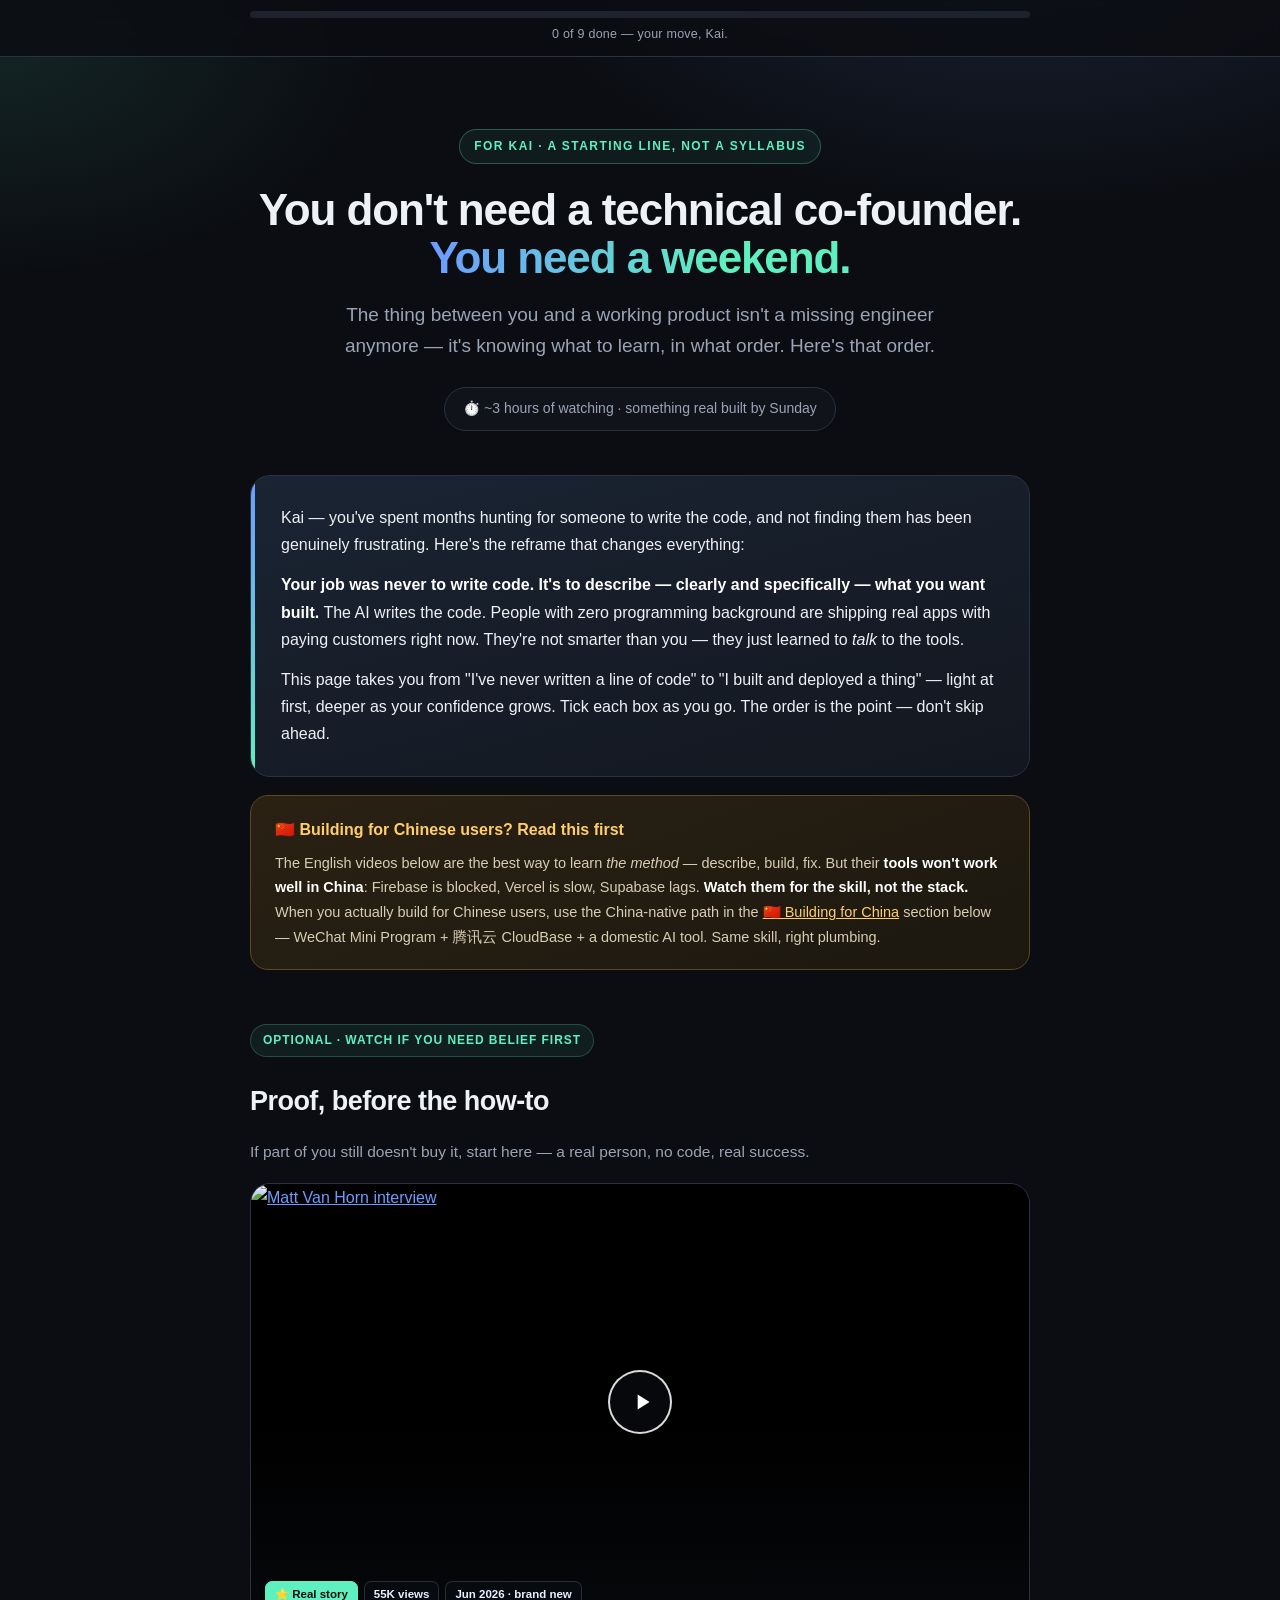
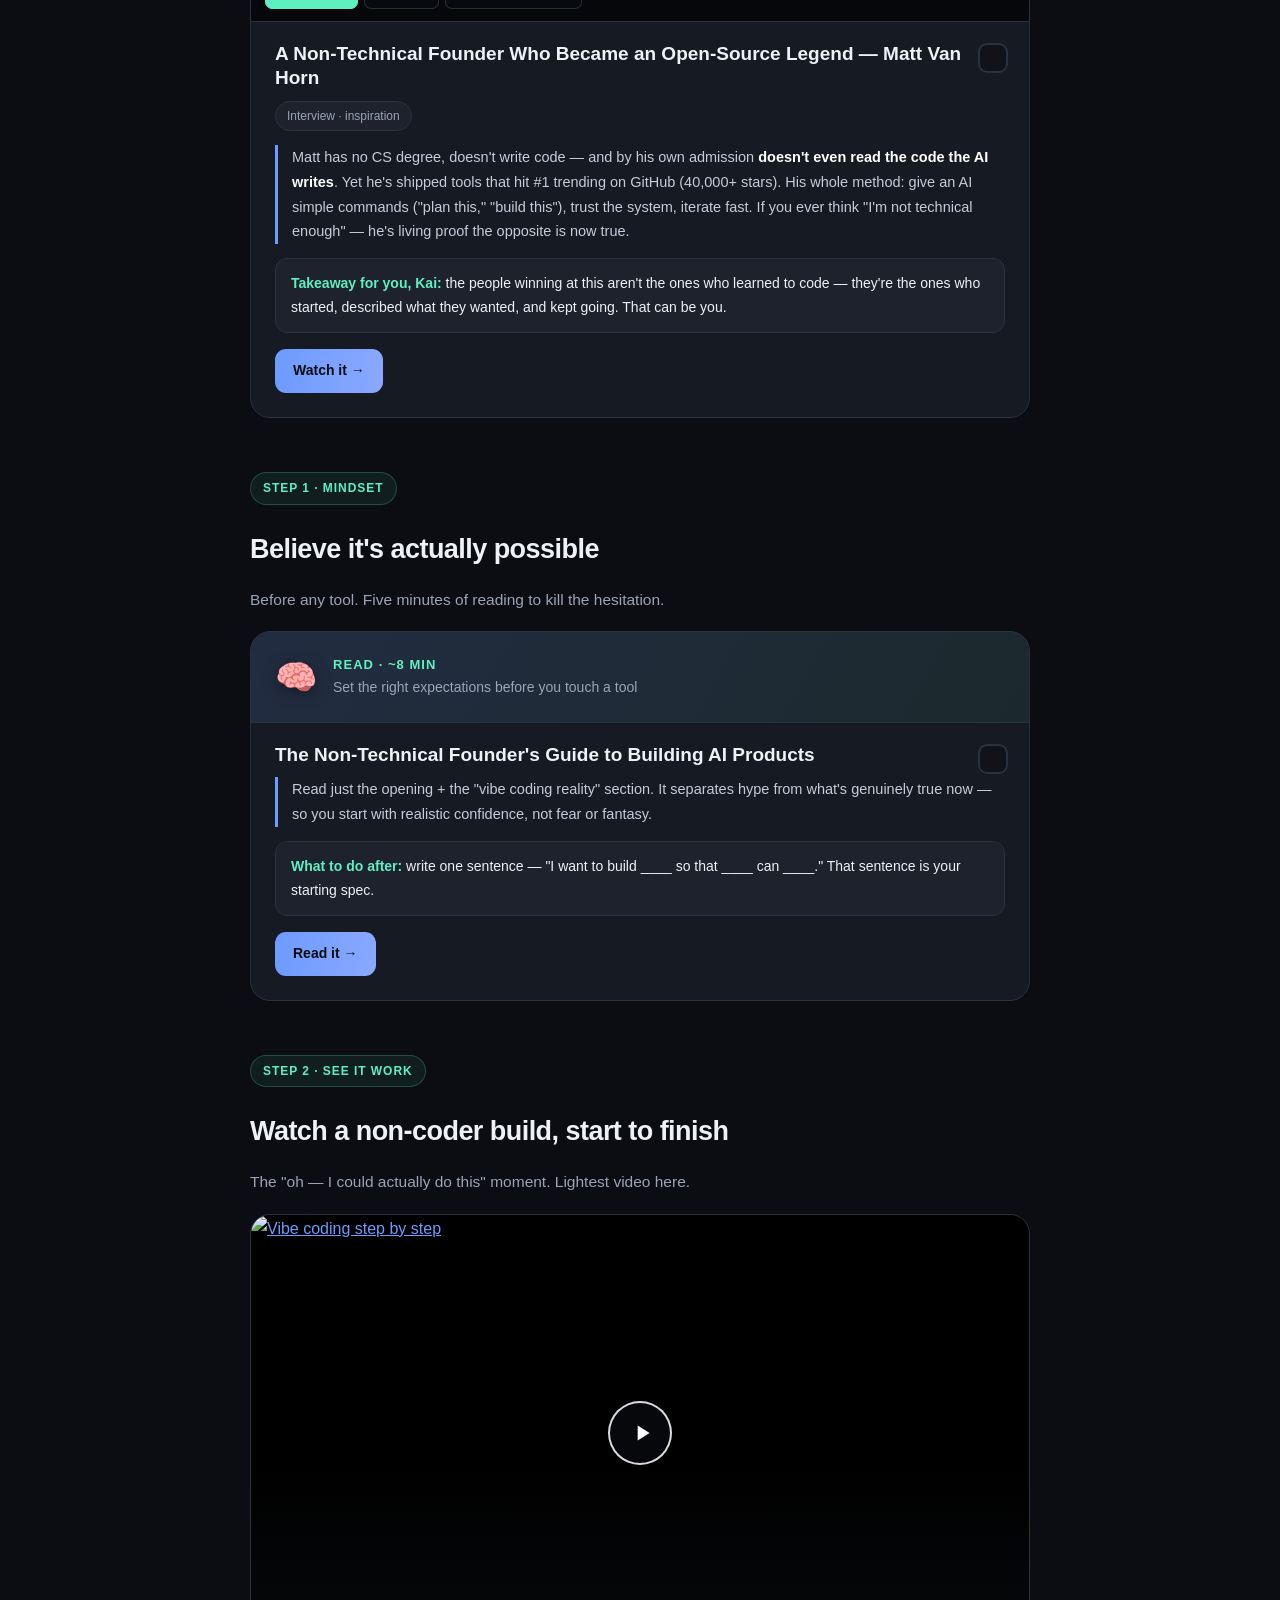
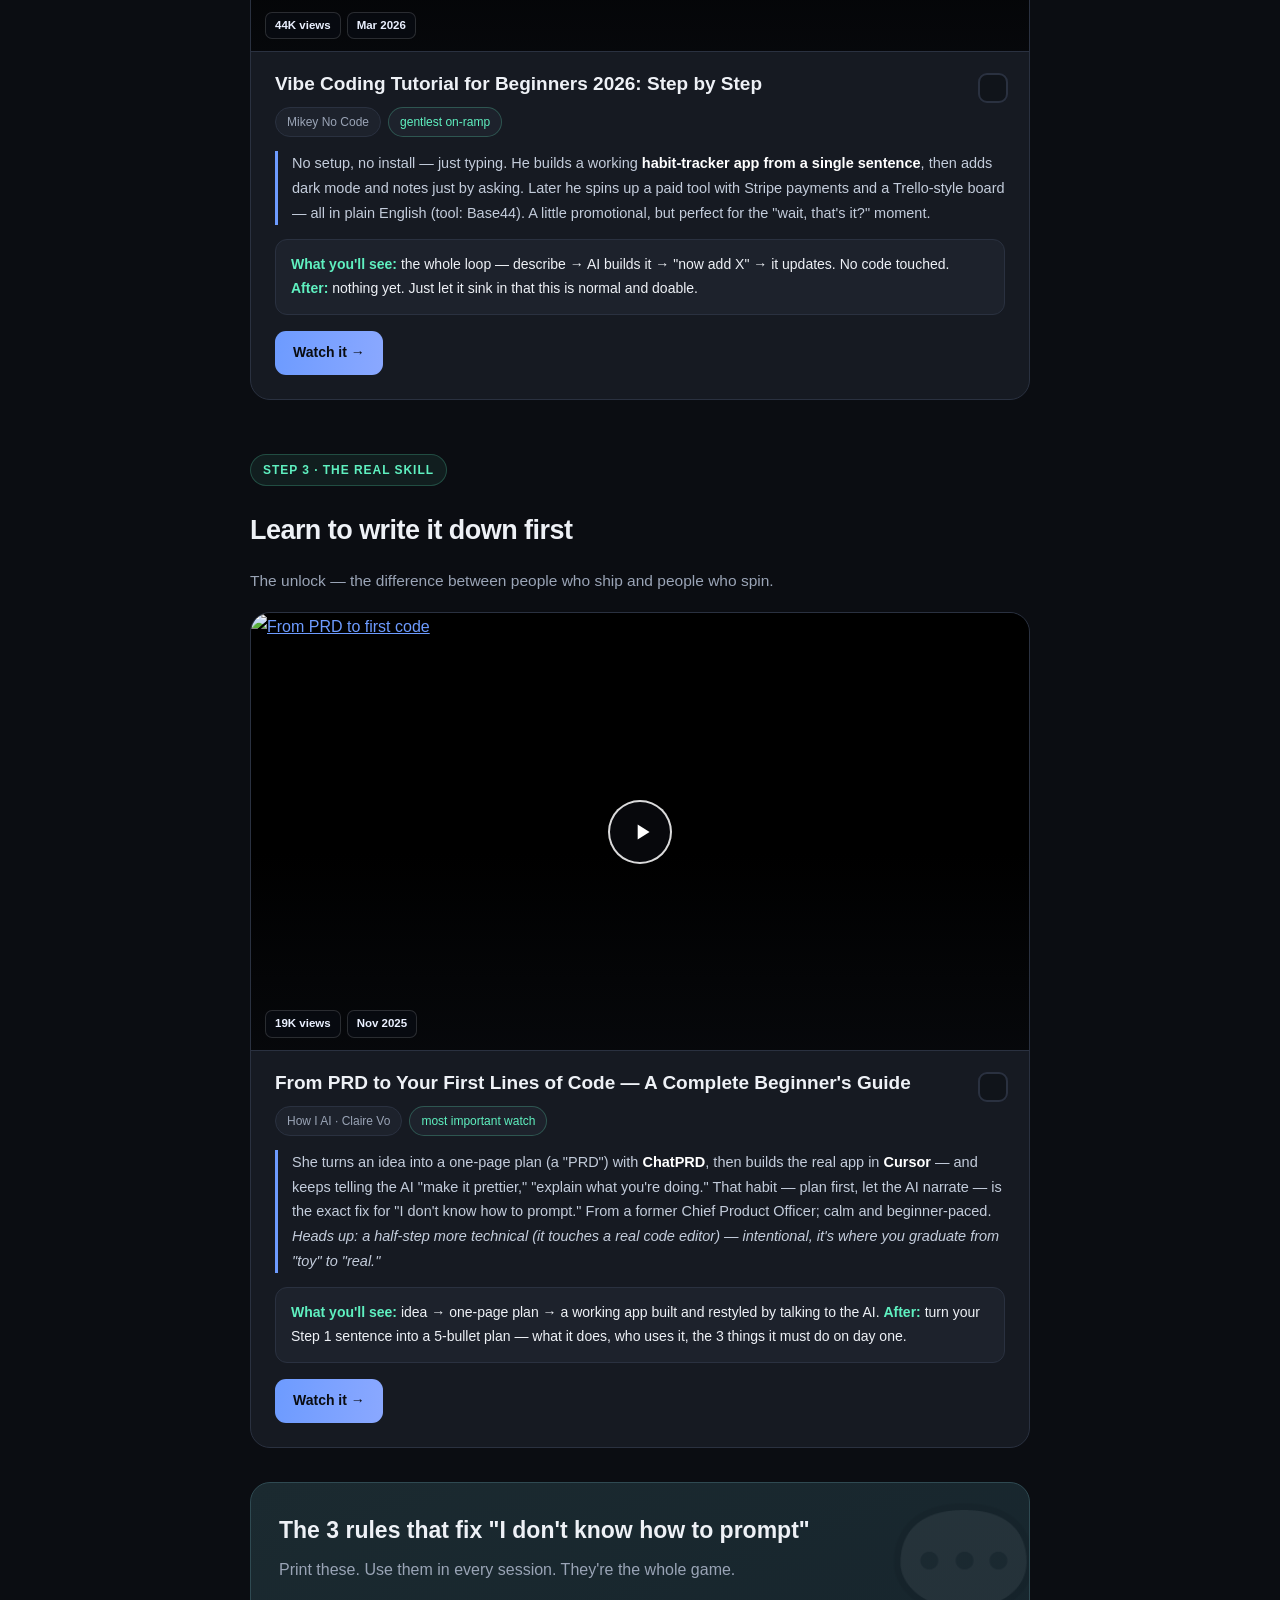
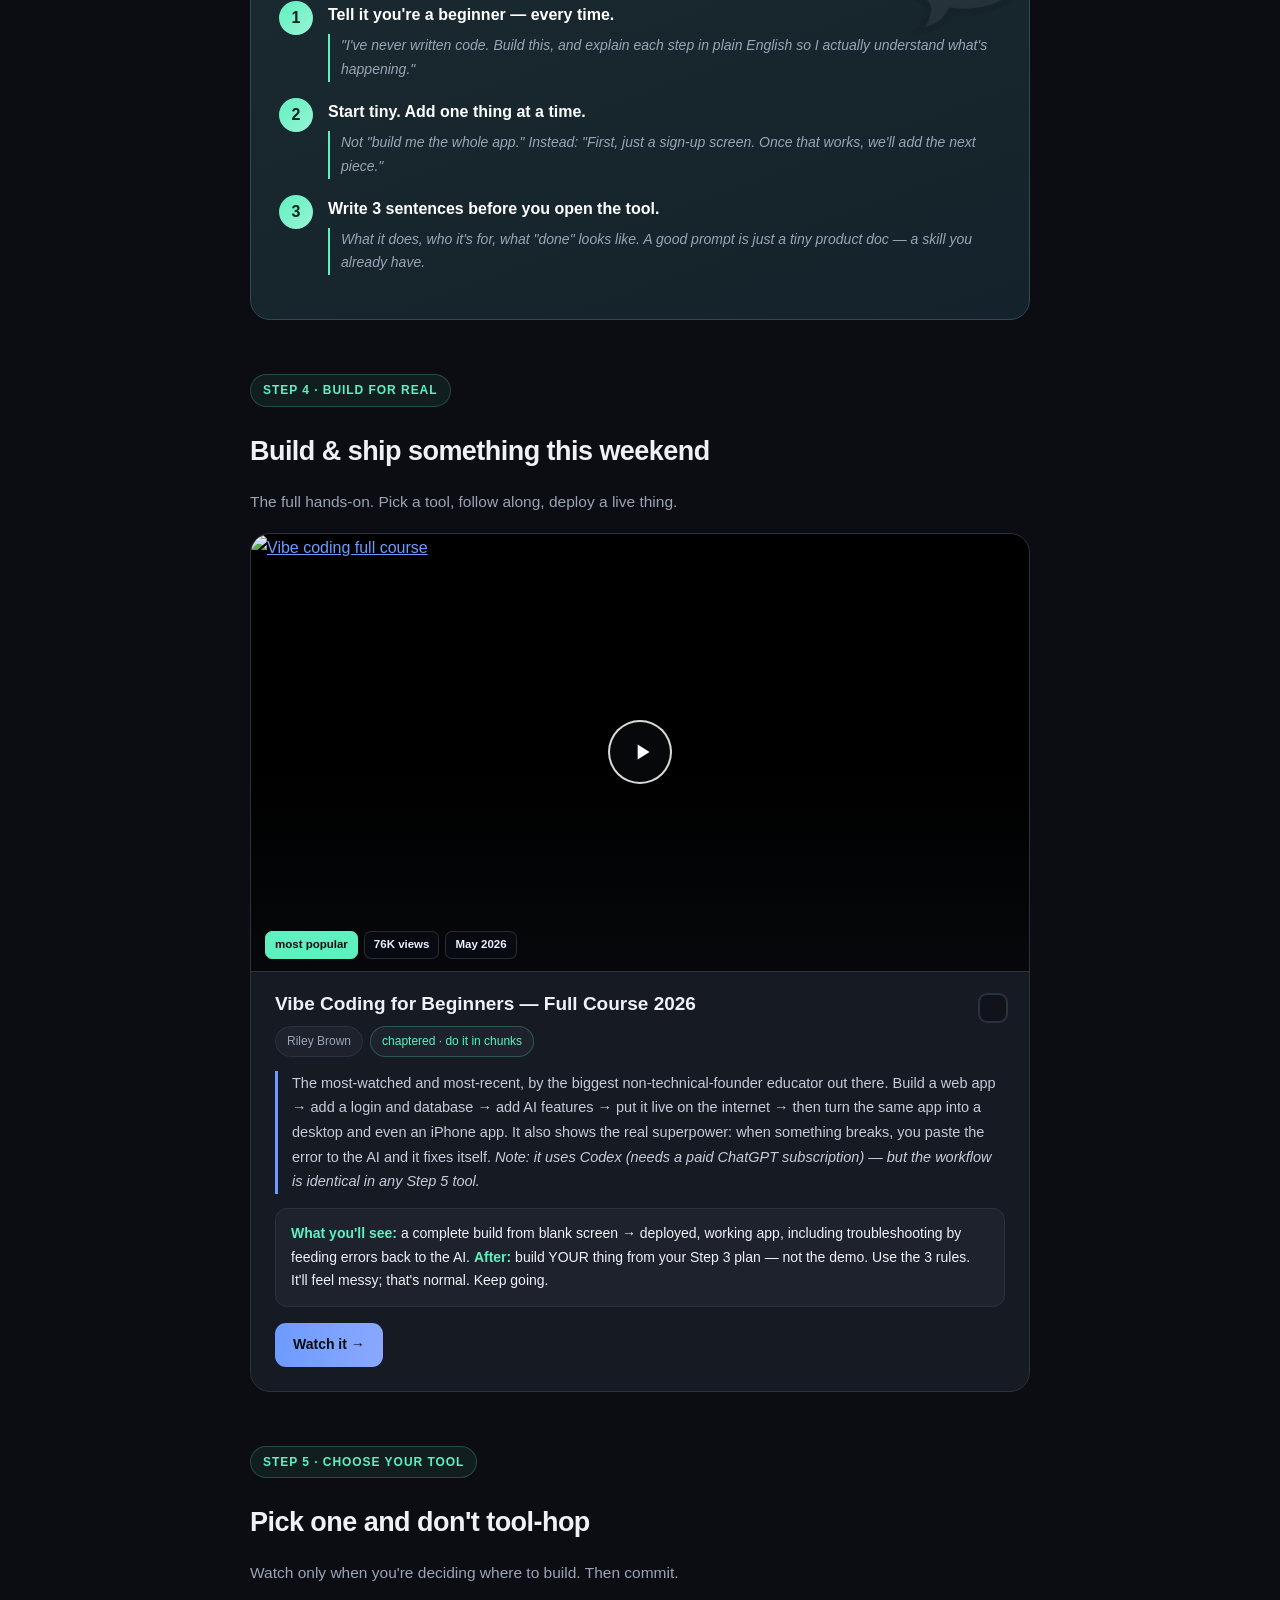
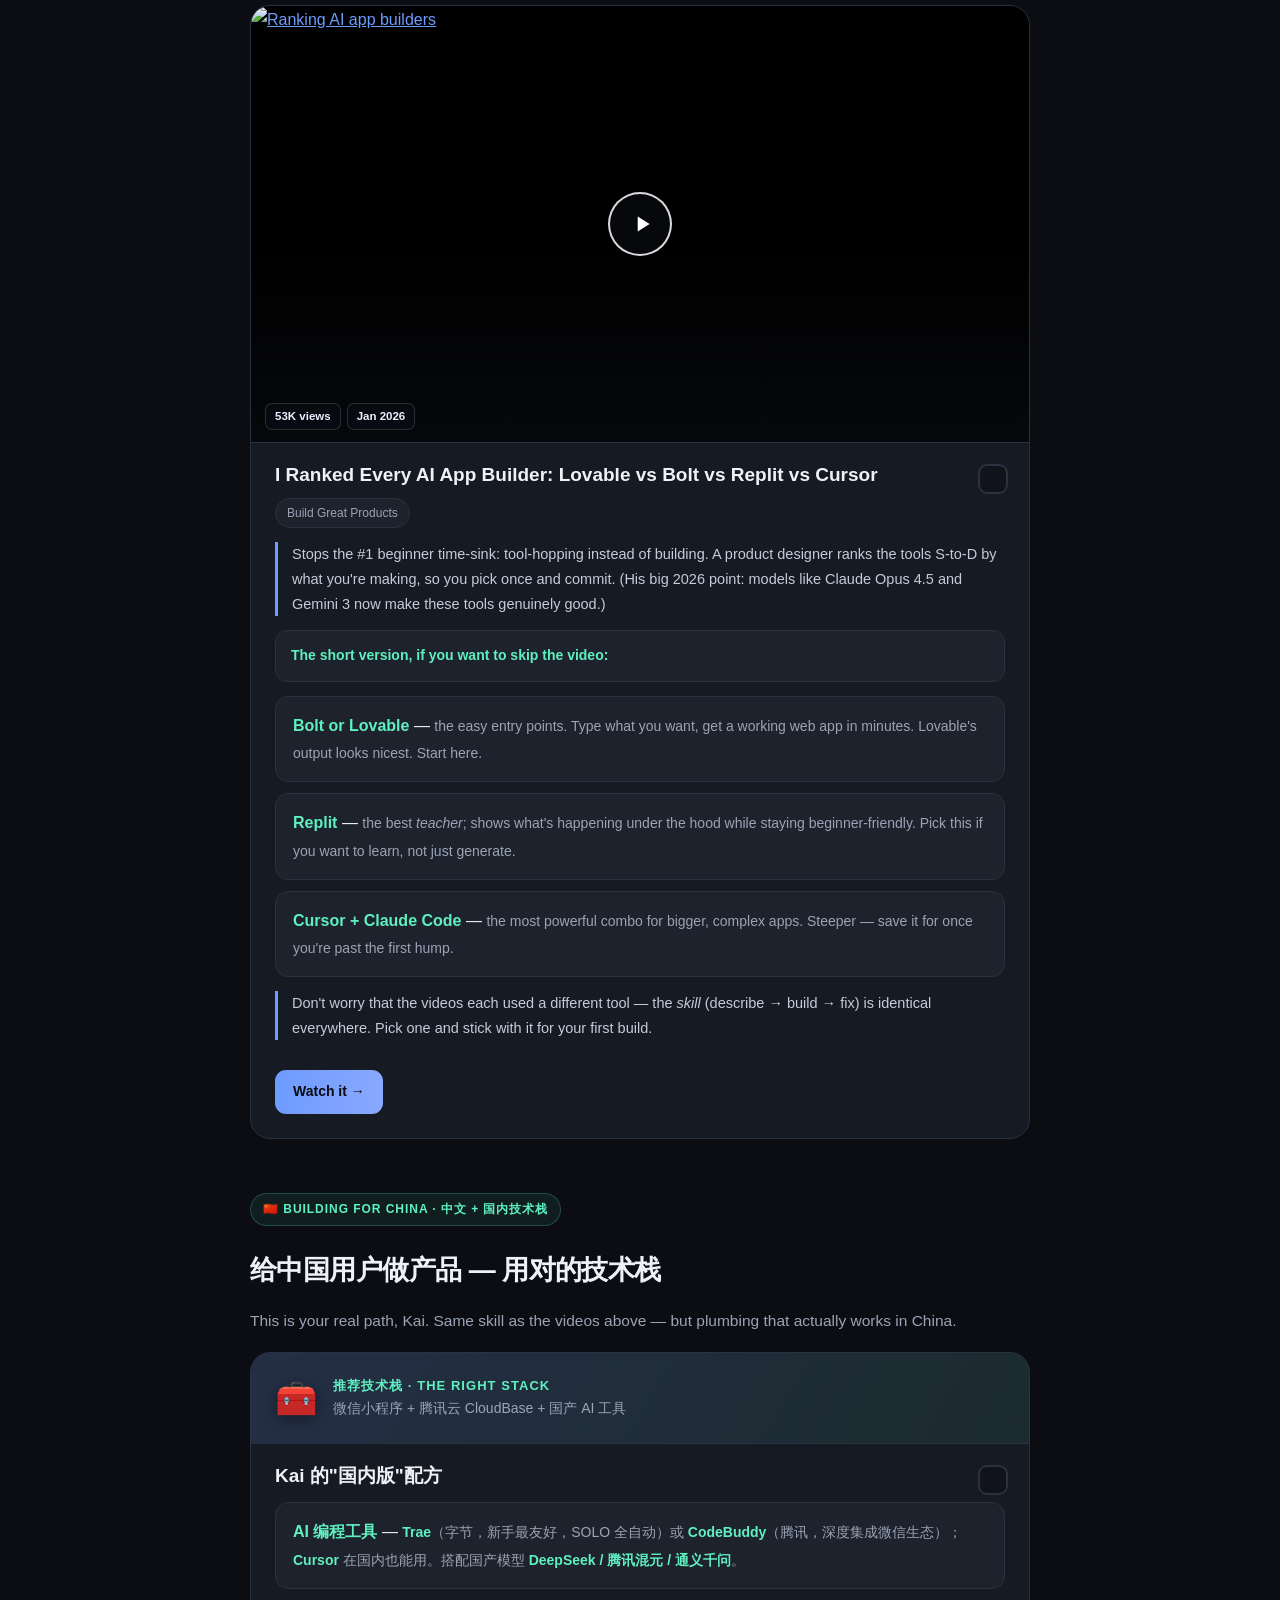
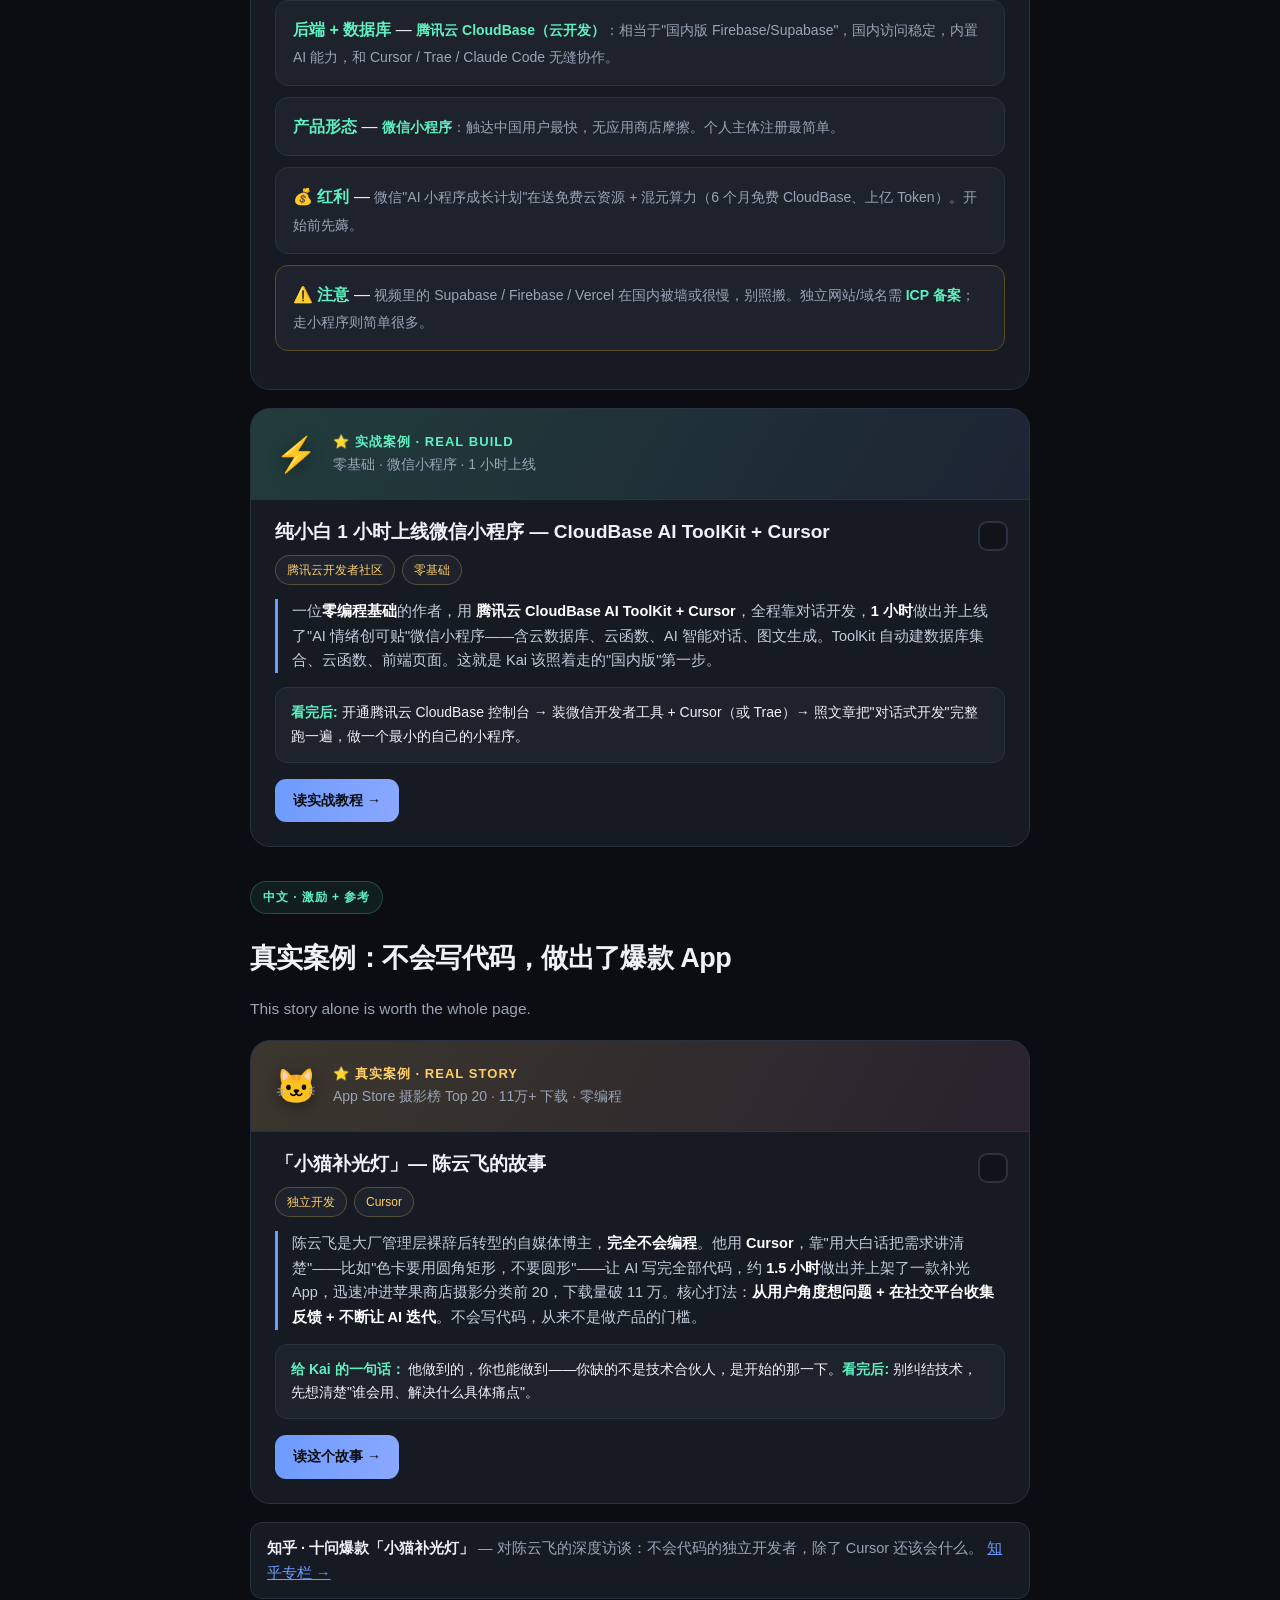
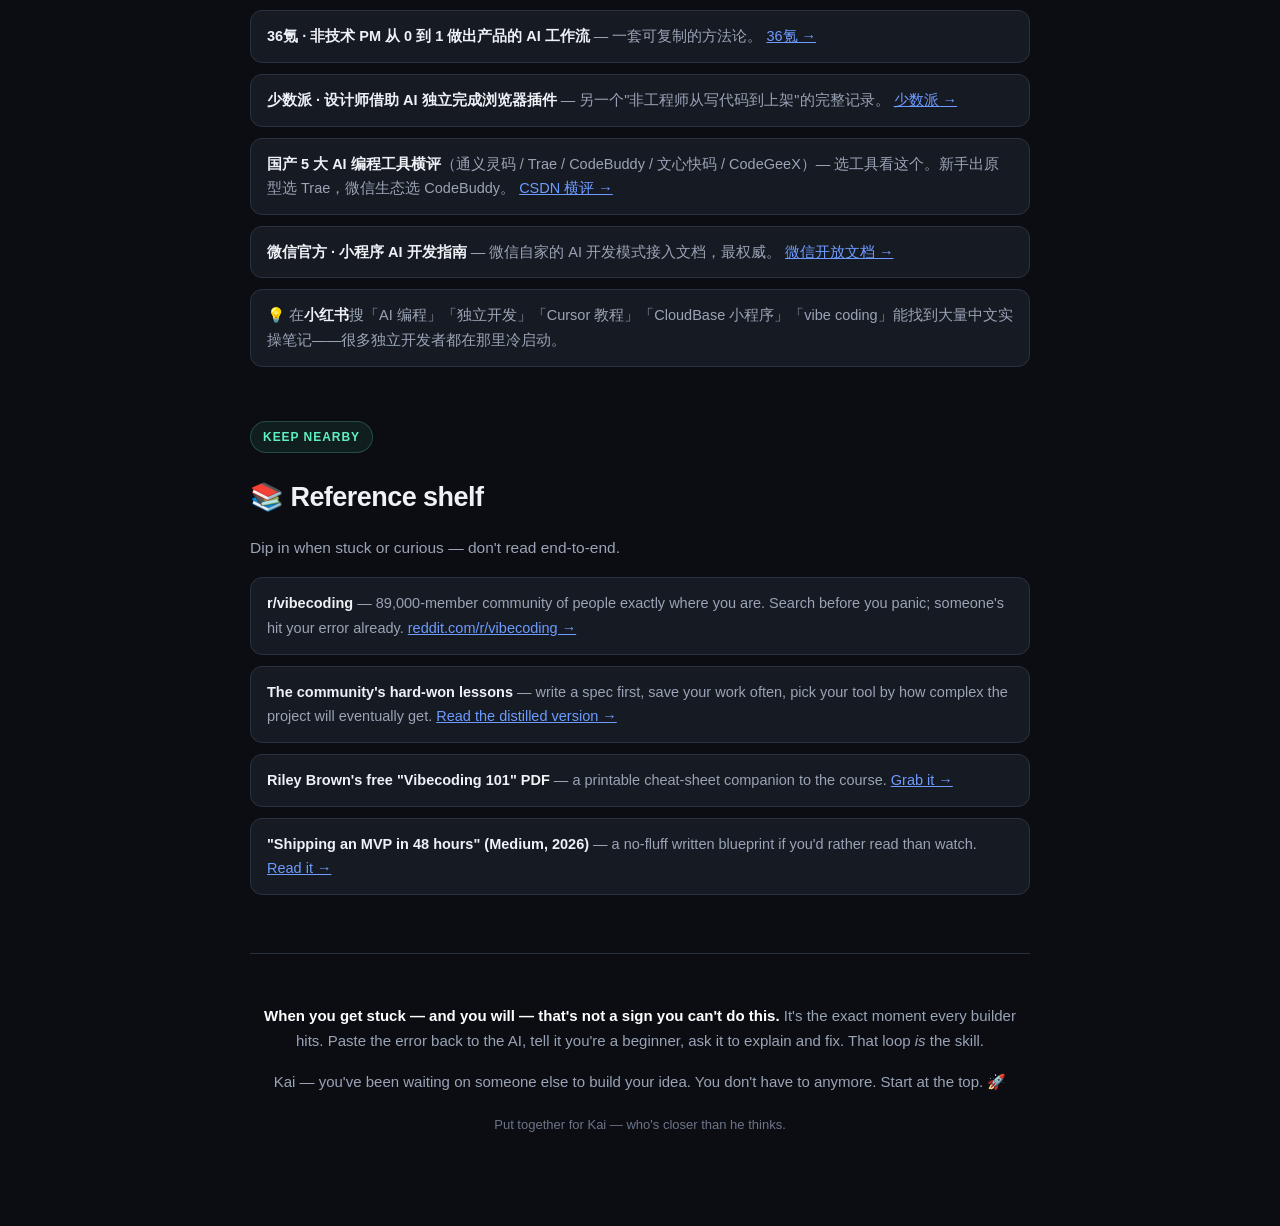
==== commit 97dd9dad: "Add 'Building for China' section: WeChat Mini Program + Tencent CloudBase stack, verified CloudBase " ====
--- a/index.html
+++ b/index.html
@@ -45,6 +45,12 @@
   .pep p{margin:0 0 13px}.pep p:last-child{margin:0}
   .pep strong{color:#fff}
 
+  /* china alert */
+  .alert{background:linear-gradient(160deg,#2a2113,#1c1810);border:1px solid #5a4a22;border-radius:18px;padding:20px 24px;margin:0 0 18px}
+  .alert .ahd{font-weight:800;font-size:16px;color:var(--gold);margin-bottom:8px}
+  .alert p{margin:0;color:#d8cdb4;font-size:14.5px}
+  .alert b{color:#fff}.alert a{color:var(--gold)}
+
   /* phase heading */
   .phase{margin:54px 0 6px;display:flex;align-items:baseline;gap:12px;flex-wrap:wrap}
   .phase .lbl{color:var(--acc2);font-size:12px;font-weight:800;letter-spacing:.08em;text-transform:uppercase;
@@ -155,6 +161,11 @@
   <p>This page takes you from "I've never written a line of code" to "I built and deployed a thing" — light at first, deeper as your confidence grows. Tick each box as you go. The order is the point — don't skip ahead.</p>
 </div>
 
+<div class="alert">
+  <div class="ahd">🇨🇳 Building for Chinese users? Read this first</div>
+  <p>The English videos below are the best way to learn <em>the method</em> — describe, build, fix. But their <b>tools won't work well in China</b>: Firebase is blocked, Vercel is slow, Supabase lags. <b>Watch them for the skill, not the stack.</b> When you actually build for Chinese users, use the China-native path in the <a href="#china">🇨🇳 Building for China</a> section below — WeChat Mini Program + 腾讯云 CloudBase + a domestic AI tool. Same skill, right plumbing.</p>
+</div>
+
 <!-- INSPIRATION -->
 <div class="phase">
   <span class="lbl">Optional · watch if you need belief first</span>
@@ -298,10 +309,40 @@
 </article>
 
 <!-- CHINESE -->
-<div class="phase">
-  <span class="lbl">中文资源 · Chinese resources</span>
+<div class="phase" id="china">
+  <span class="lbl">🇨🇳 Building for China · 中文 + 国内技术栈</span>
+  <h2>给中国用户做产品 — 用对的技术栈</h2>
+  <div class="sub">This is your real path, Kai. Same skill as the videos above — but plumbing that actually works in China.</div>
+</div>
+<article class="card" data-step>
+  <div class="banner" style="background:linear-gradient(120deg,rgba(109,155,255,.16),rgba(95,240,192,.08))"><span class="ico">🧰</span><div><div class="bt">推荐技术栈 · The right stack</div><div style="color:var(--mut);font-size:14px">微信小程序 + 腾讯云 CloudBase + 国产 AI 工具</div></div></div>
+  <div class="body">
+    <label class="chk"><input type="checkbox"></label>
+    <h3>Kai 的"国内版"配方</h3>
+    <div class="tools">
+      <div class="tool"><b>AI 编程工具</b> — <span><b>Trae</b>（字节，新手最友好，SOLO 全自动）或 <b>CodeBuddy</b>（腾讯，深度集成微信生态）；<b>Cursor</b> 在国内也能用。搭配国产模型 <b>DeepSeek / 腾讯混元 / 通义千问</b>。</span></div>
+      <div class="tool"><b>后端 + 数据库</b> — <span><b>腾讯云 CloudBase（云开发）</b>：相当于"国内版 Firebase/Supabase"，国内访问稳定，内置 AI 能力，和 Cursor / Trae / Claude Code 无缝协作。</span></div>
+      <div class="tool"><b>产品形态</b> — <span><b>微信小程序</b>：触达中国用户最快，无应用商店摩擦。个人主体注册最简单。</span></div>
+      <div class="tool"><b>💰 红利</b> — <span>微信"AI 小程序成长计划"在送免费云资源 + 混元算力（6 个月免费 CloudBase、上亿 Token）。开始前先薅。</span></div>
+      <div class="tool" style="border-color:#5a4a22"><b>⚠️ 注意</b> — <span>视频里的 Supabase / Firebase / Vercel 在国内被墙或很慢，别照搬。独立网站/域名需 <b>ICP 备案</b>；走小程序则简单很多。</span></div>
+    </div>
+  </div>
+</article>
+<article class="card" data-step>
+  <div class="banner" style="background:linear-gradient(120deg,rgba(95,240,192,.16),rgba(109,155,255,.08))"><span class="ico">⚡</span><div><div class="bt" style="color:var(--acc2)">⭐ 实战案例 · Real build</div><div style="color:var(--mut);font-size:14px">零基础 · 微信小程序 · 1 小时上线</div></div></div>
+  <div class="body">
+    <label class="chk"><input type="checkbox"></label>
+    <h3>纯小白 1 小时上线微信小程序 — CloudBase AI ToolKit + Cursor</h3>
+    <div class="meta"><span class="tag ch">腾讯云开发者社区</span><span class="tag ch">零基础</span></div>
+    <p class="why">一位<b>零编程基础</b>的作者，用 <b>腾讯云 CloudBase AI ToolKit + Cursor</b>，全程靠对话开发，<b>1 小时</b>做出并上线了"AI 情绪创可贴"微信小程序——含云数据库、云函数、AI 智能对话、图文生成。ToolKit 自动建数据库集合、云函数、前端页面。这就是 Kai 该照着走的"国内版"第一步。</p>
+    <div class="do"><b>看完后:</b> 开通腾讯云 CloudBase 控制台 → 装微信开发者工具 + Cursor（或 Trae）→ 照文章把"对话式开发"完整跑一遍，做一个最小的自己的小程序。</div>
+    <a class="go" href="https://cloud.tencent.com/developer/article/2537155" target="_blank" rel="noopener">读实战教程 →</a>
+  </div>
+</article>
+<div class="phase" style="margin-top:34px">
+  <span class="lbl">中文 · 激励 + 参考</span>
   <h2>真实案例：不会写代码，做出了爆款 App</h2>
-  <div class="sub">If reading in Chinese is easier — this story alone is worth the whole page.</div>
+  <div class="sub">This story alone is worth the whole page.</div>
 </div>
 <article class="card" data-step>
   <div class="banner" style="background:linear-gradient(120deg,rgba(255,206,106,.16),rgba(255,143,177,.08))"><span class="ico">🐱</span><div><div class="bt" style="color:var(--gold)">⭐ 真实案例 · Real story</div><div style="color:var(--mut);font-size:14px">App Store 摄影榜 Top 20 · 11万+ 下载 · 零编程</div></div></div>
@@ -318,7 +359,9 @@
   <li><b>知乎 · 十问爆款「小猫补光灯」</b> — 对陈云飞的深度访谈：不会代码的独立开发者，除了 Cursor 还该会什么。 <a href="https://zhuanlan.zhihu.com/p/13642691776" target="_blank" rel="noopener">知乎专栏 →</a></li>
   <li><b>36氪 · 非技术 PM 从 0 到 1 做出产品的 AI 工作流</b> — 一套可复制的方法论。 <a href="https://36kr.com/p/3647020340785672" target="_blank" rel="noopener">36氪 →</a></li>
   <li><b>少数派 · 设计师借助 AI 独立完成浏览器插件</b> — 另一个"非工程师从写代码到上架"的完整记录。 <a href="https://sspai.com/post/94949" target="_blank" rel="noopener">少数派 →</a></li>
-  <li>💡 在<b>小红书</b>搜「AI 编程」「独立开发」「Cursor 教程」「vibe coding」能找到大量中文实操笔记——很多独立开发者都在那里冷启动。</li>
+  <li><b>国产 5 大 AI 编程工具横评</b>（通义灵码 / Trae / CodeBuddy / 文心快码 / CodeGeeX）— 选工具看这个。新手出原型选 Trae，微信生态选 CodeBuddy。 <a href="https://blog.csdn.net/csdngouwei/article/details/160726130" target="_blank" rel="noopener">CSDN 横评 →</a></li>
+  <li><b>微信官方 · 小程序 AI 开发指南</b> — 微信自家的 AI 开发模式接入文档，最权威。 <a href="https://developers.weixin.qq.com/miniprogram/dev/ai/guide" target="_blank" rel="noopener">微信开放文档 →</a></li>
+  <li>💡 在<b>小红书</b>搜「AI 编程」「独立开发」「Cursor 教程」「CloudBase 小程序」「vibe coding」能找到大量中文实操笔记——很多独立开发者都在那里冷启动。</li>
 </ul>
 
 <!-- REFERENCE -->
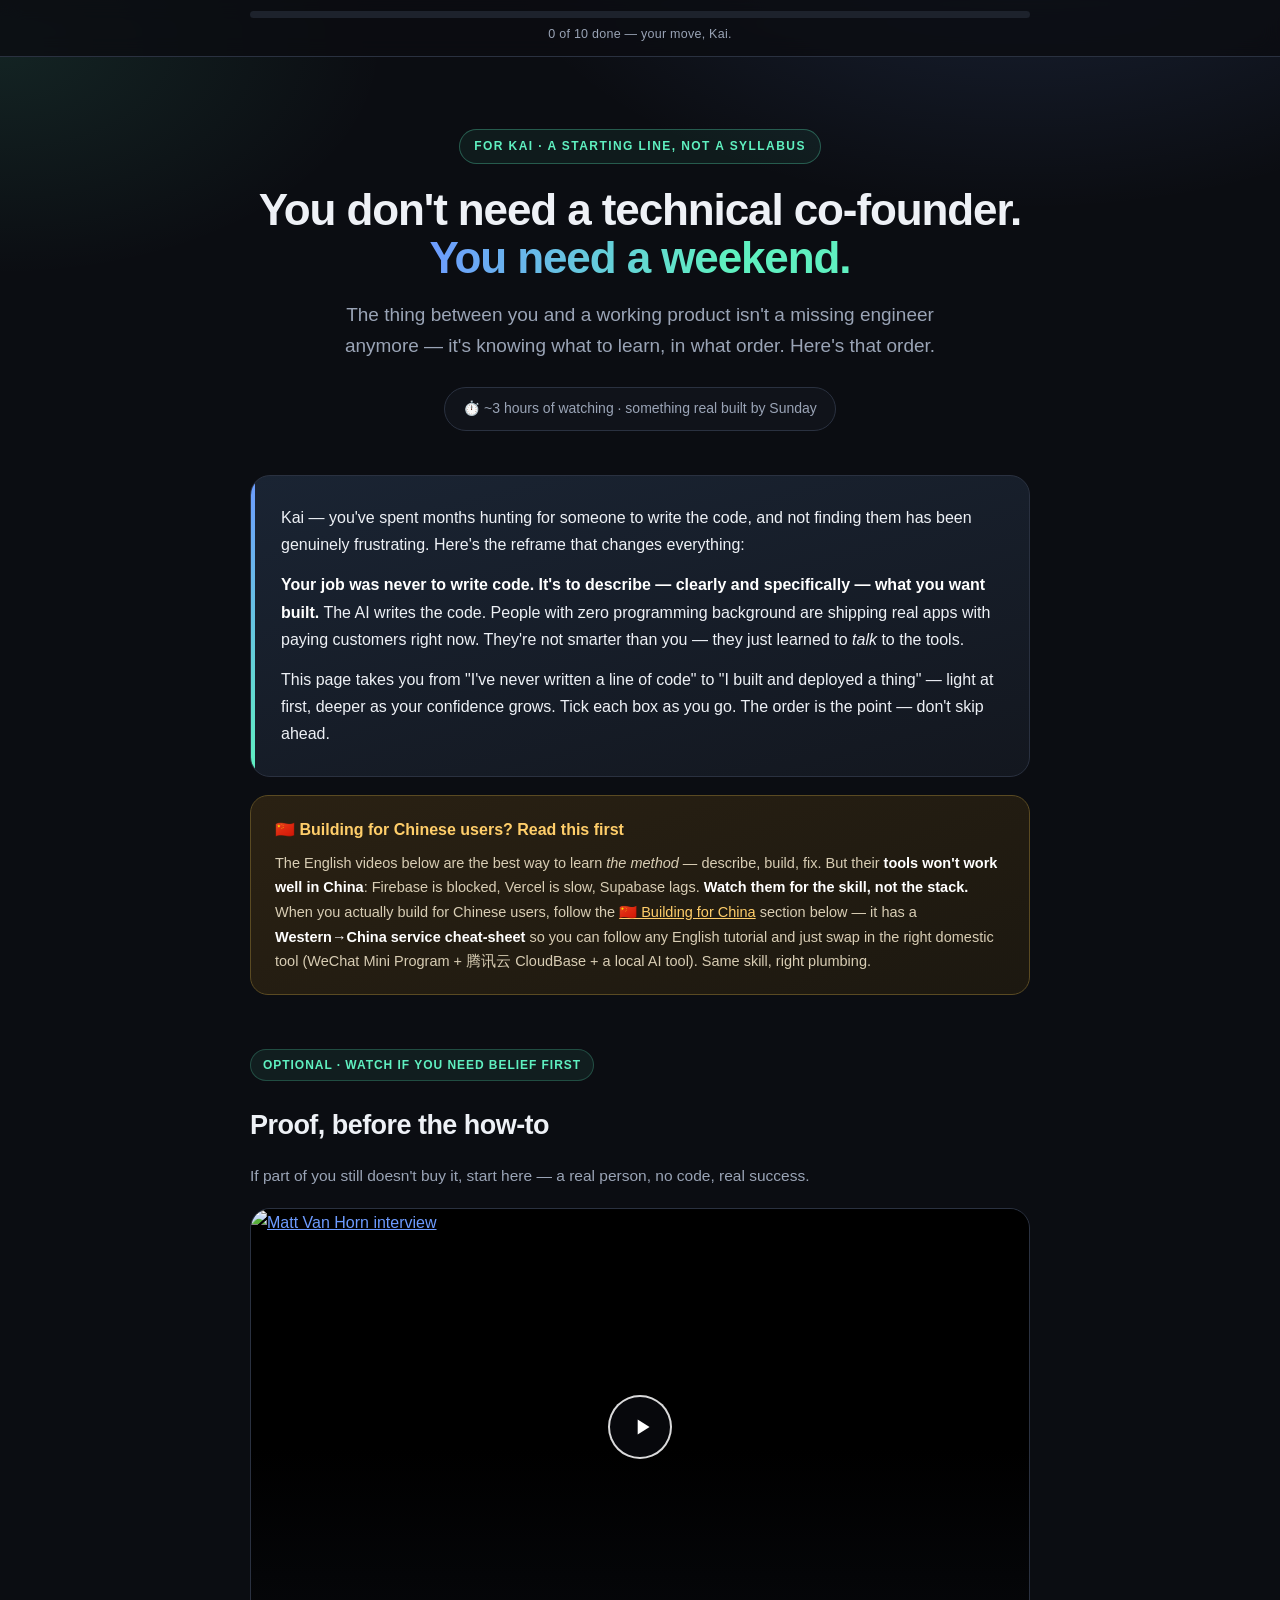
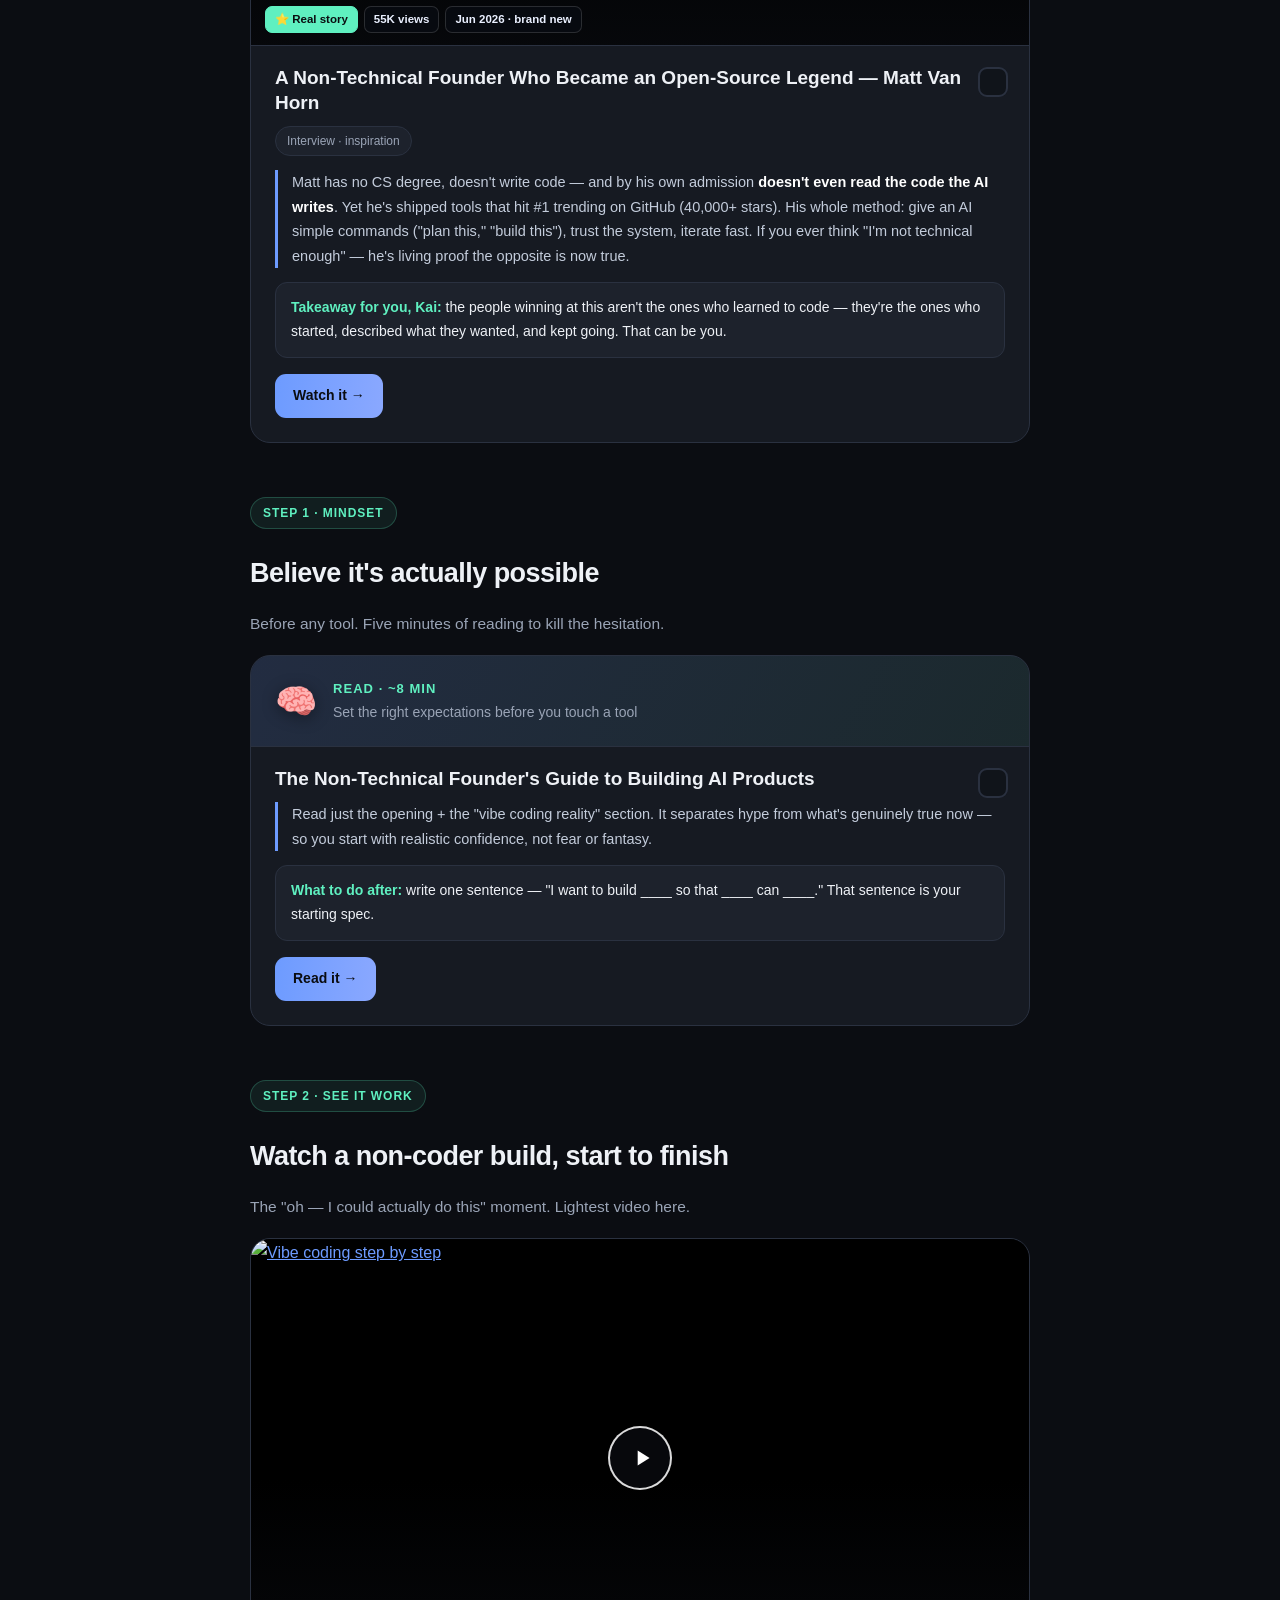
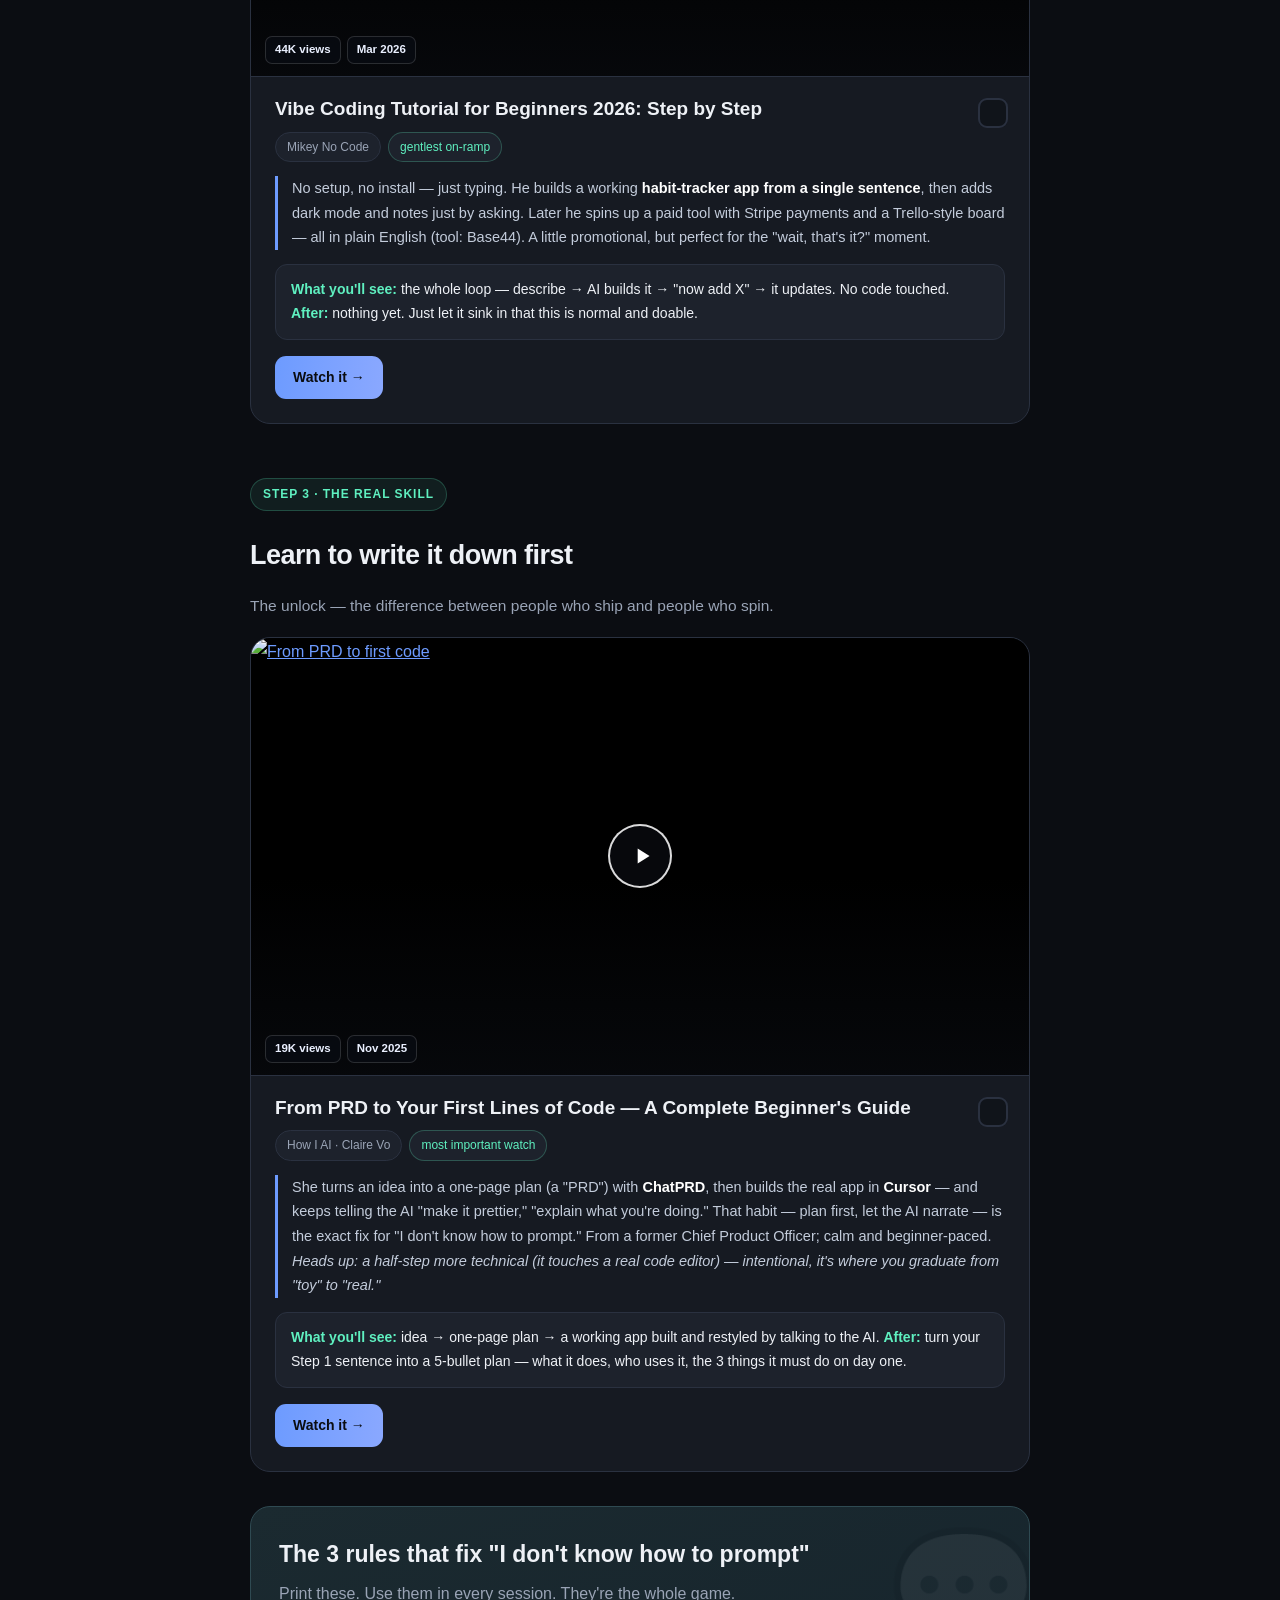
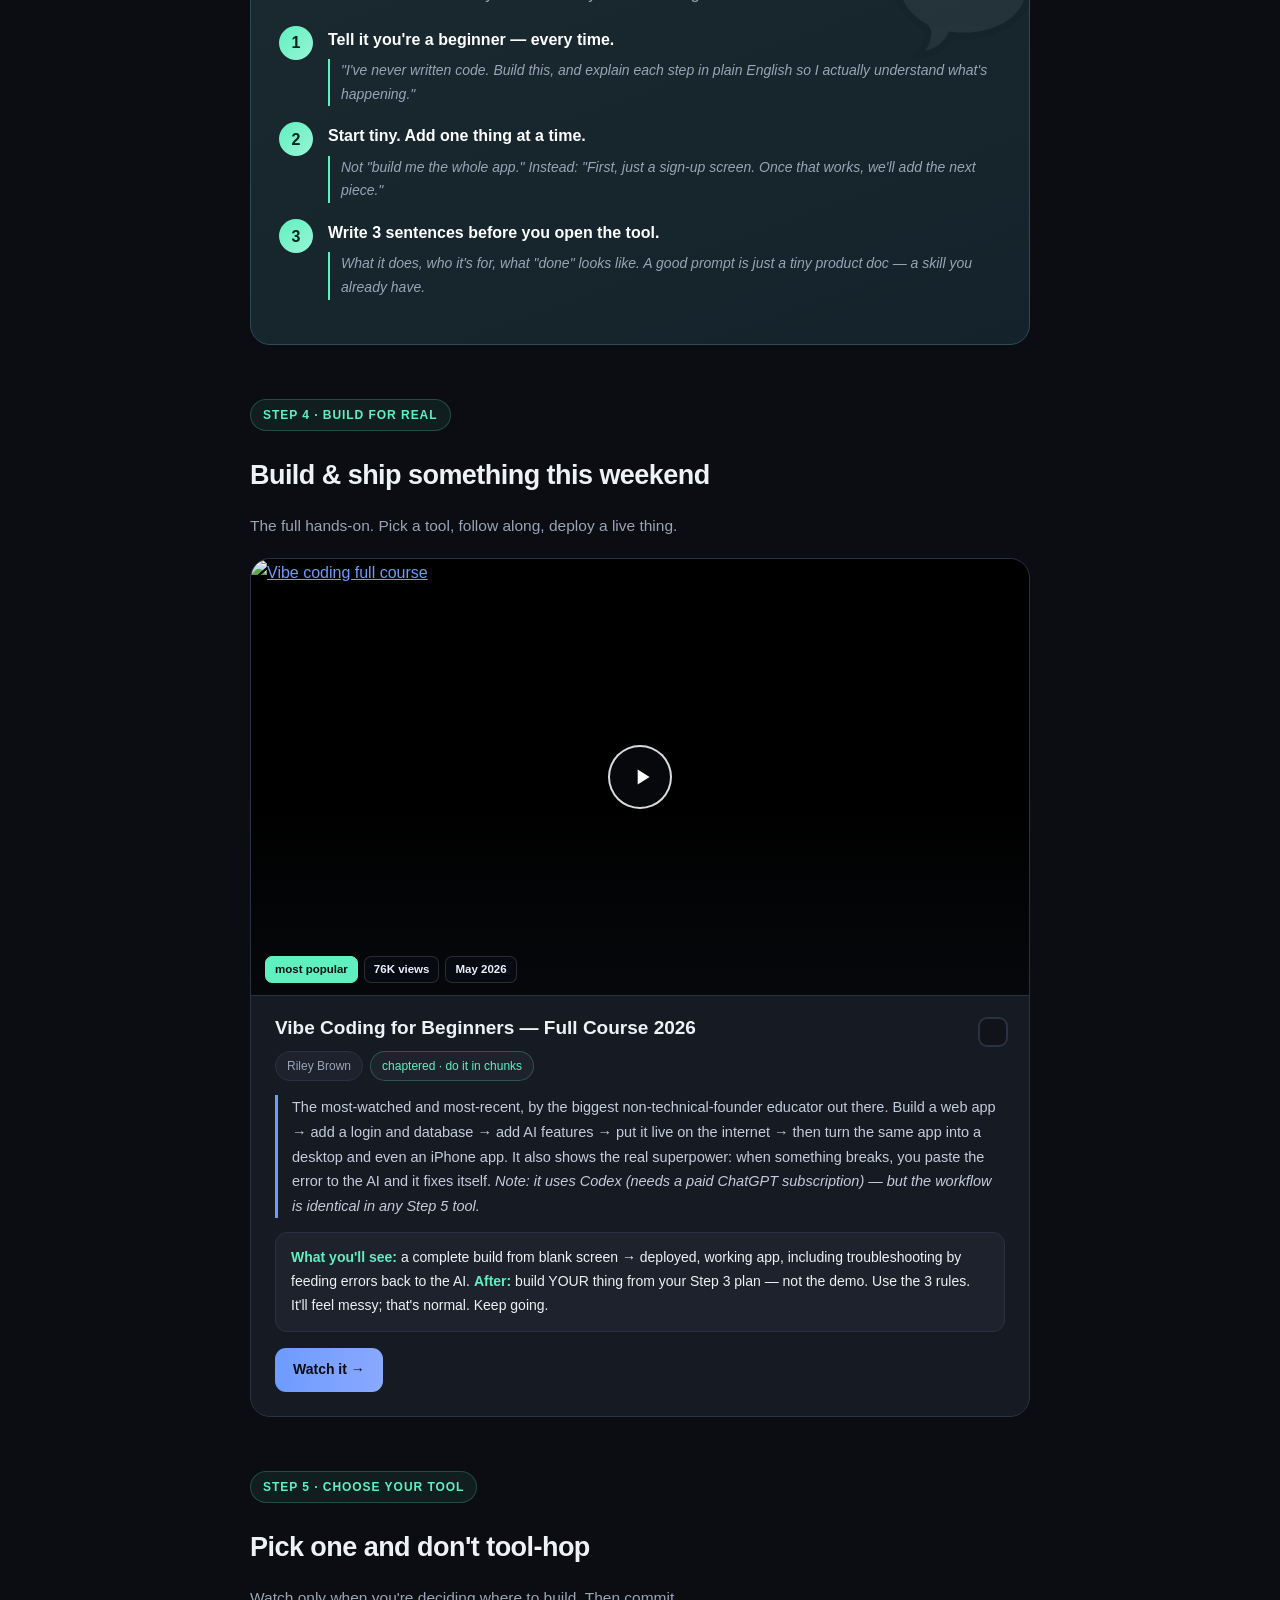
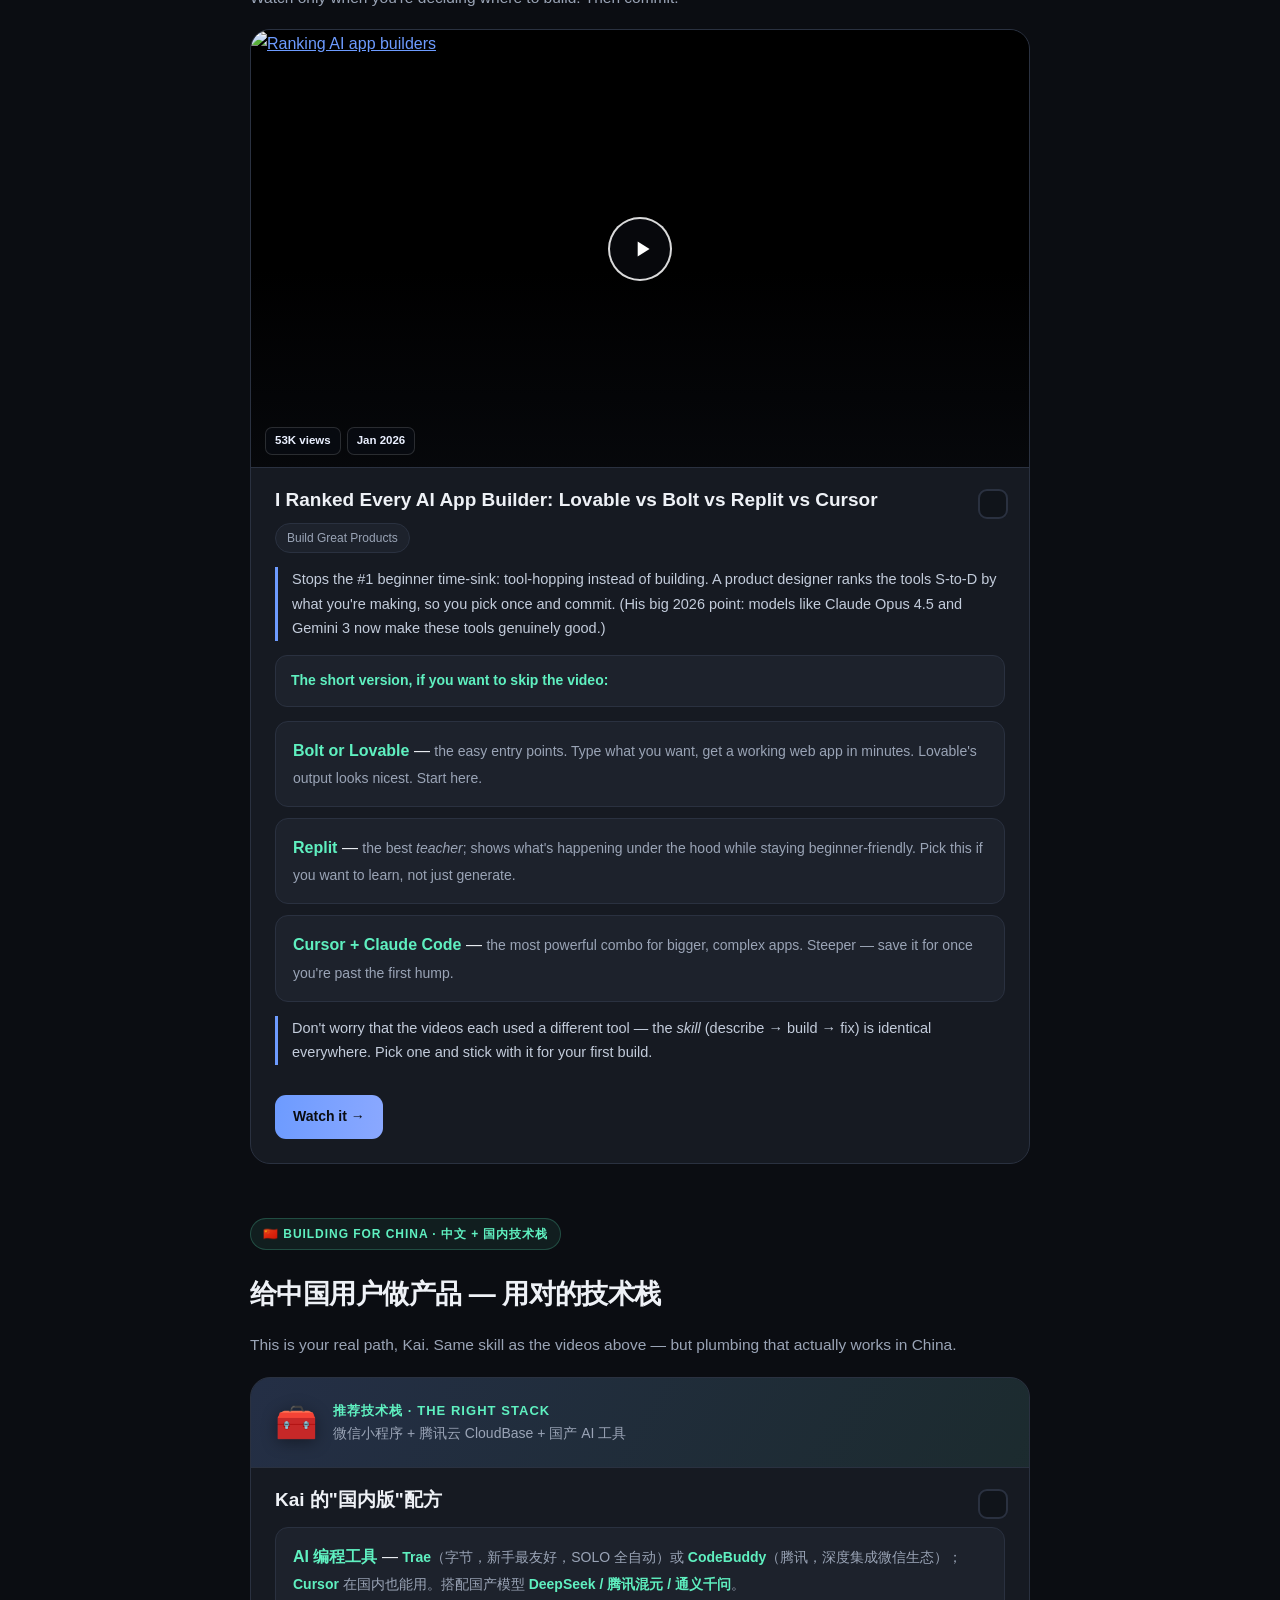
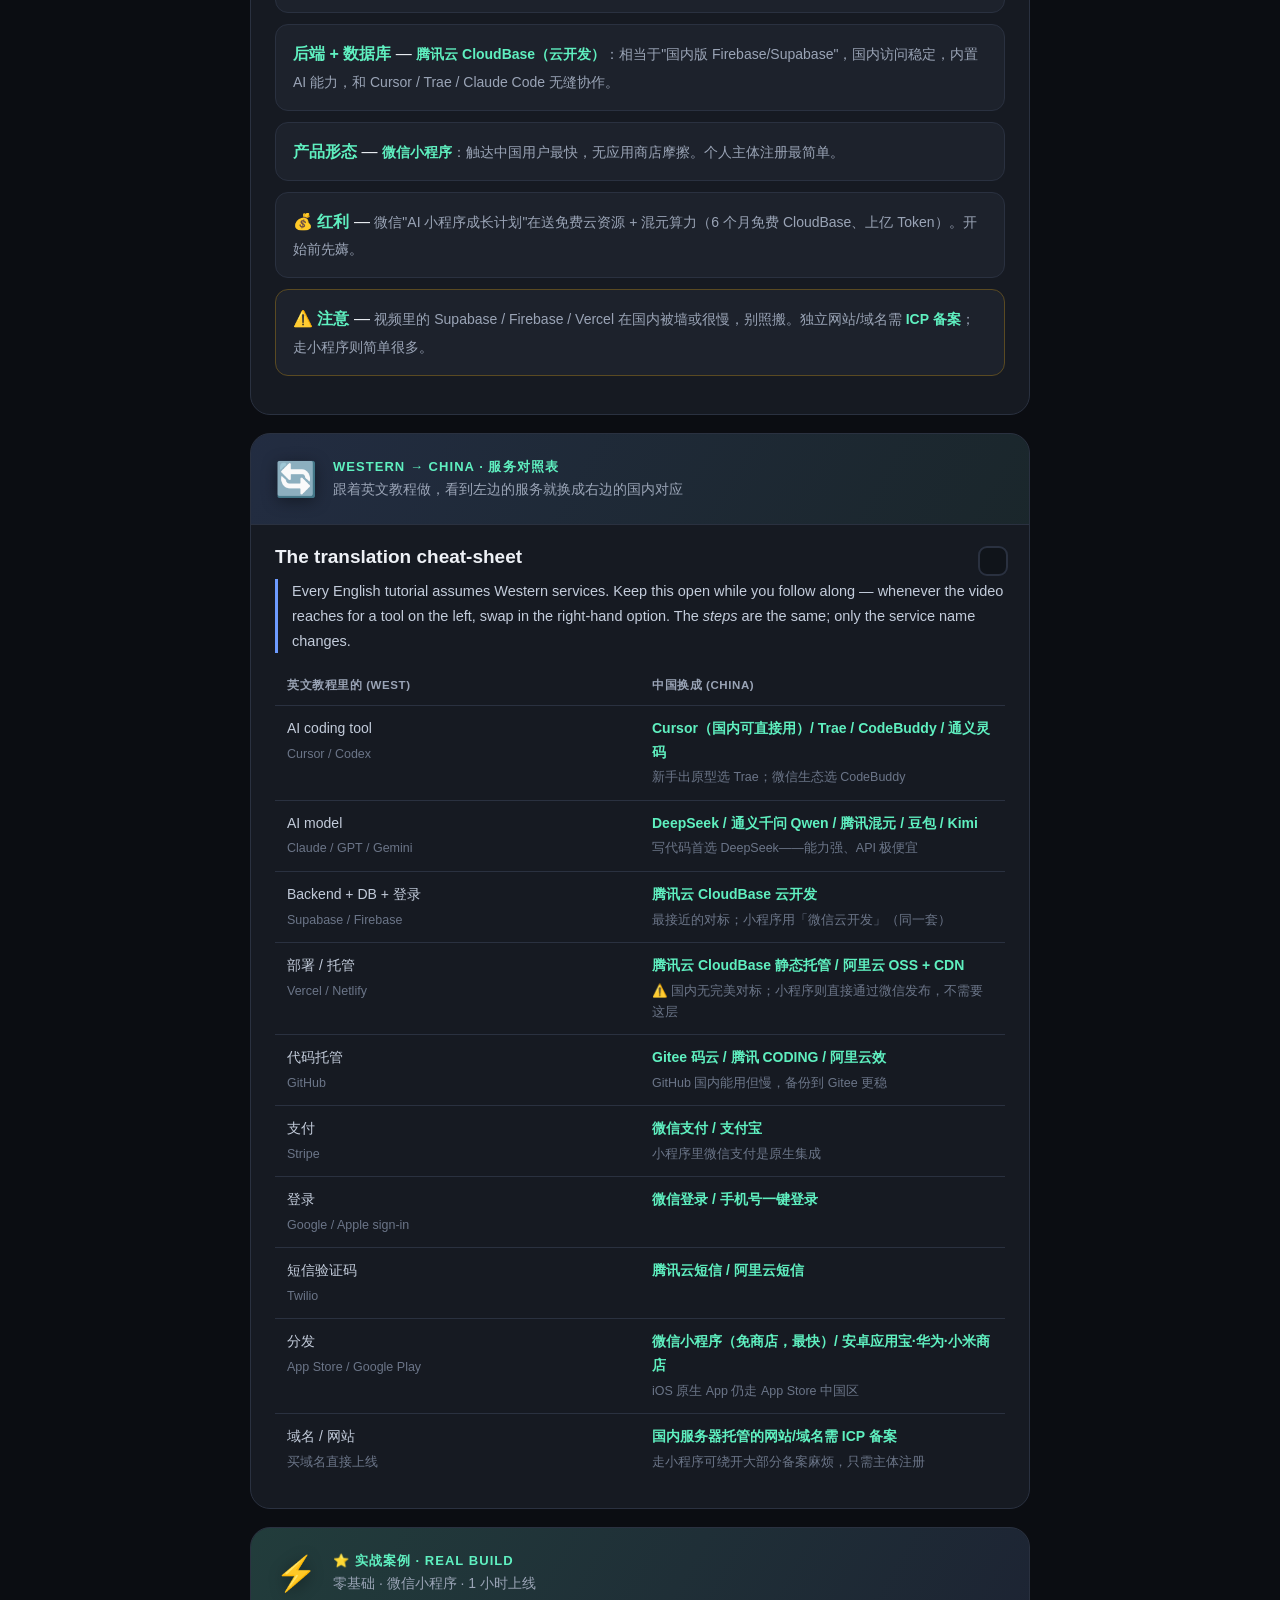
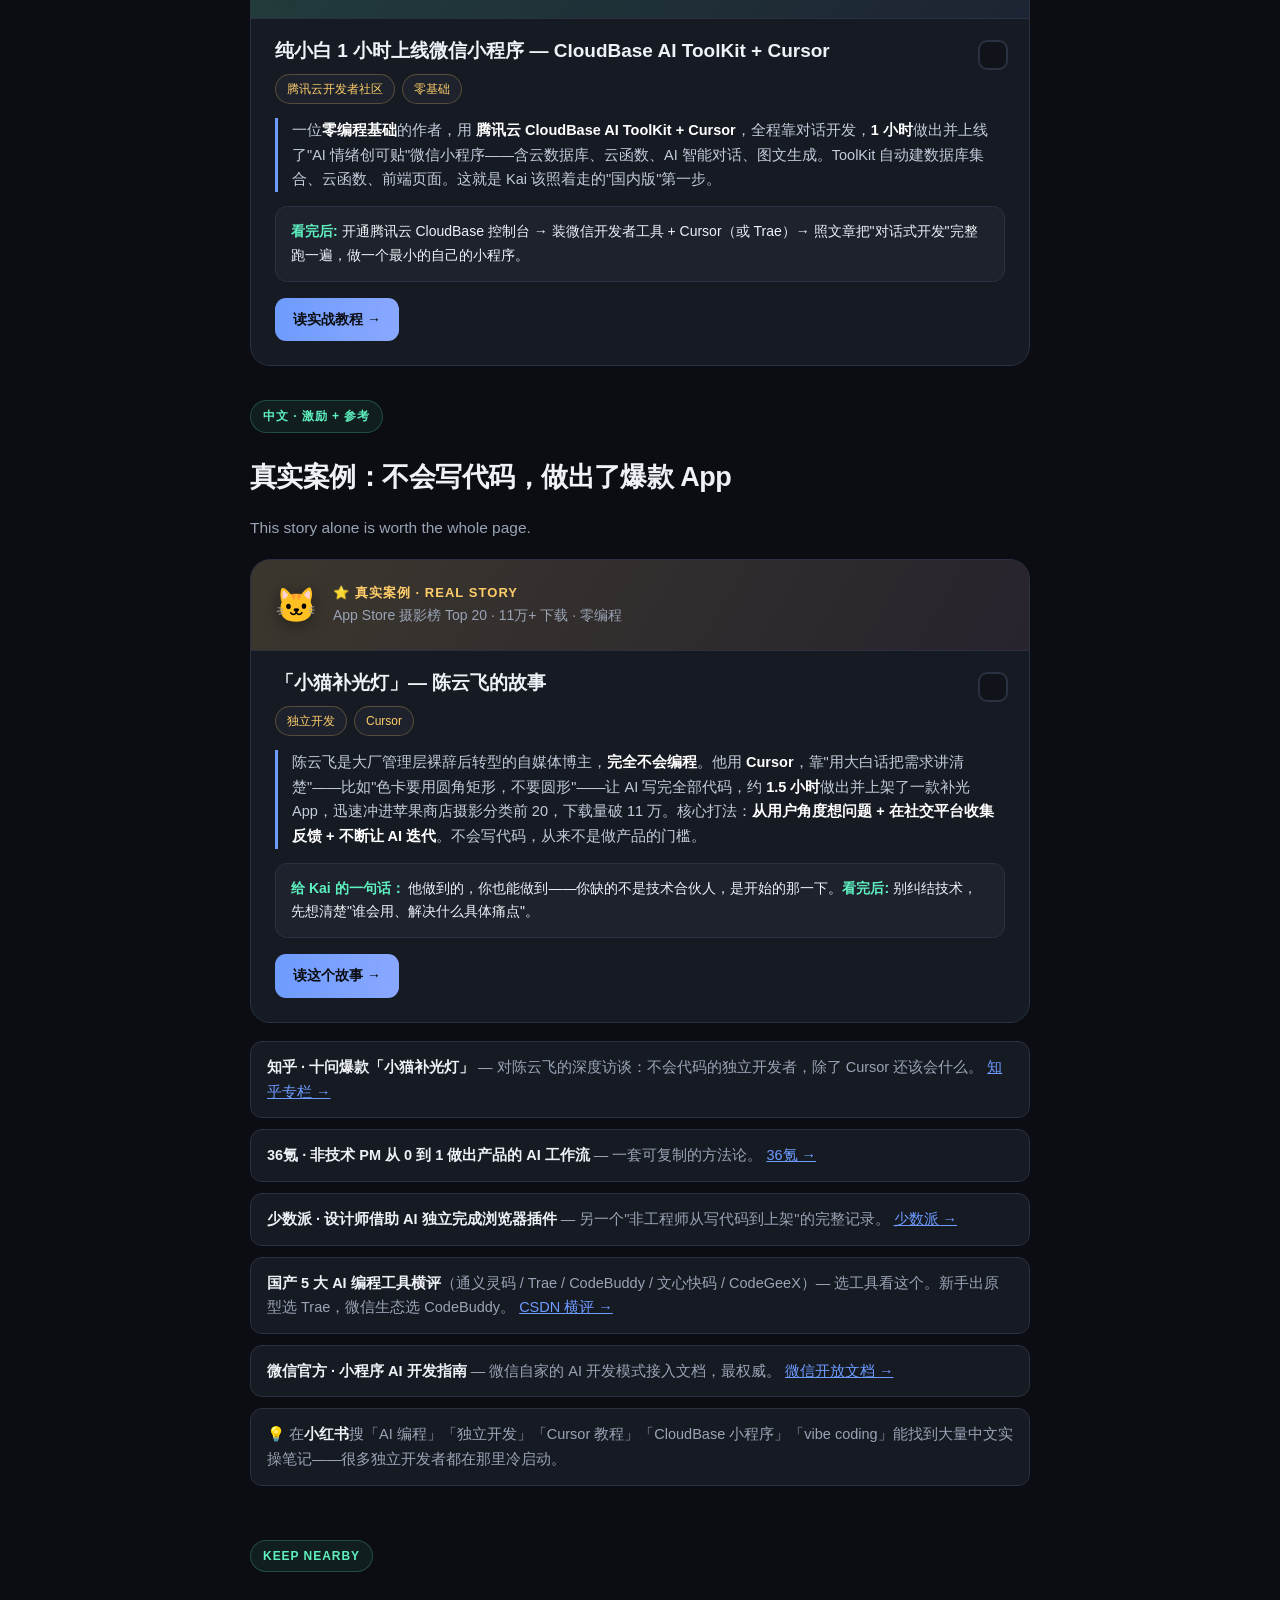
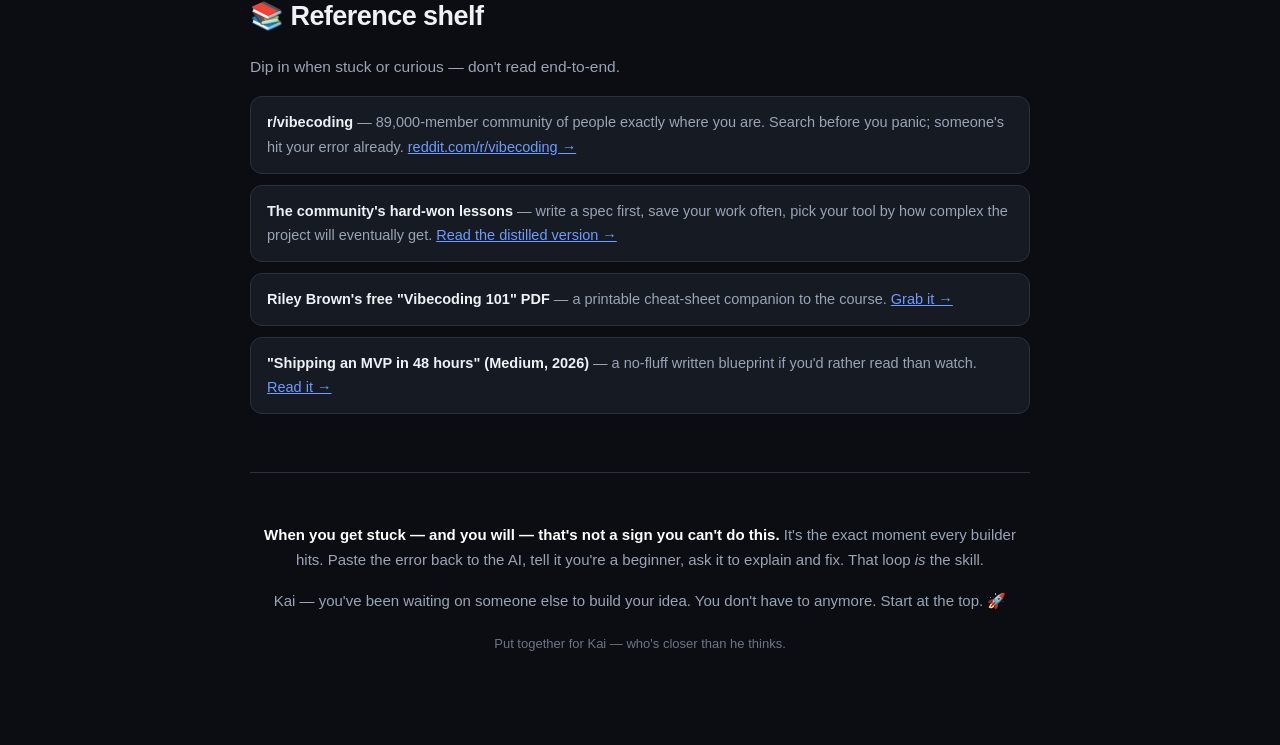
==== commit 69d2c340: "Add Western->China service mapping cheat-sheet" ====
--- a/index.html
+++ b/index.html
@@ -125,6 +125,15 @@
   .tool{background:var(--card2);border:1px solid var(--line);border-radius:13px;padding:15px 17px}
   .tool b{color:var(--acc2)}.tool span{color:var(--mut);font-size:14px}
 
+  /* mapping table */
+  .map{width:100%;border-collapse:collapse;font-size:14px;margin-top:6px}
+  .map th{text-align:left;padding:9px 12px;color:var(--mut);font-weight:800;border-bottom:1px solid var(--line);font-size:11.5px;text-transform:uppercase;letter-spacing:.05em}
+  .map td{padding:11px 12px;border-bottom:1px solid var(--line);vertical-align:top;width:50%}
+  .map tr:last-child td{border-bottom:none}
+  .map .w{color:#c3ccdb}
+  .map .c{color:var(--acc2);font-weight:650}
+  .map td small{color:var(--dim);display:block;font-weight:400;margin-top:3px;font-size:12.5px}
+
   /* reference */
   .ref{list-style:none;padding:0;margin:16px 0}
   .ref li{margin:0 0 11px;color:var(--mut);background:var(--card);border:1px solid var(--line);border-radius:12px;padding:13px 16px;font-size:14.5px}
@@ -163,7 +172,7 @@
 
 <div class="alert">
   <div class="ahd">🇨🇳 Building for Chinese users? Read this first</div>
-  <p>The English videos below are the best way to learn <em>the method</em> — describe, build, fix. But their <b>tools won't work well in China</b>: Firebase is blocked, Vercel is slow, Supabase lags. <b>Watch them for the skill, not the stack.</b> When you actually build for Chinese users, use the China-native path in the <a href="#china">🇨🇳 Building for China</a> section below — WeChat Mini Program + 腾讯云 CloudBase + a domestic AI tool. Same skill, right plumbing.</p>
+  <p>The English videos below are the best way to learn <em>the method</em> — describe, build, fix. But their <b>tools won't work well in China</b>: Firebase is blocked, Vercel is slow, Supabase lags. <b>Watch them for the skill, not the stack.</b> When you actually build for Chinese users, follow the <a href="#china">🇨🇳 Building for China</a> section below — it has a <b>Western→China service cheat-sheet</b> so you can follow any English tutorial and just swap in the right domestic tool (WeChat Mini Program + 腾讯云 CloudBase + a local AI tool). Same skill, right plumbing.</p>
 </div>
 
 <!-- INSPIRATION -->
@@ -326,6 +335,29 @@
       <div class="tool"><b>💰 红利</b> — <span>微信"AI 小程序成长计划"在送免费云资源 + 混元算力（6 个月免费 CloudBase、上亿 Token）。开始前先薅。</span></div>
       <div class="tool" style="border-color:#5a4a22"><b>⚠️ 注意</b> — <span>视频里的 Supabase / Firebase / Vercel 在国内被墙或很慢，别照搬。独立网站/域名需 <b>ICP 备案</b>；走小程序则简单很多。</span></div>
     </div>
+  </div>
+</article>
+<article class="card" data-step>
+  <div class="banner" style="background:linear-gradient(120deg,rgba(109,155,255,.14),rgba(95,240,192,.06))"><span class="ico">🔄</span><div><div class="bt">Western → China · 服务对照表</div><div style="color:var(--mut);font-size:14px">跟着英文教程做，看到左边的服务就换成右边的国内对应</div></div></div>
+  <div class="body">
+    <label class="chk"><input type="checkbox"></label>
+    <h3>The translation cheat-sheet</h3>
+    <p class="why">Every English tutorial assumes Western services. Keep this open while you follow along — whenever the video reaches for a tool on the left, swap in the right-hand option. The <em>steps</em> are the same; only the service name changes.</p>
+    <table class="map">
+      <thead><tr><th>英文教程里的 (West)</th><th>中国换成 (China)</th></tr></thead>
+      <tbody>
+        <tr><td class="w">AI coding tool<br><small>Cursor / Codex</small></td><td class="c">Cursor（国内可直接用）/ Trae / CodeBuddy / 通义灵码<small>新手出原型选 Trae；微信生态选 CodeBuddy</small></td></tr>
+        <tr><td class="w">AI model<br><small>Claude / GPT / Gemini</small></td><td class="c">DeepSeek / 通义千问 Qwen / 腾讯混元 / 豆包 / Kimi<small>写代码首选 DeepSeek——能力强、API 极便宜</small></td></tr>
+        <tr><td class="w">Backend + DB + 登录<br><small>Supabase / Firebase</small></td><td class="c">腾讯云 CloudBase 云开发<small>最接近的对标；小程序用「微信云开发」（同一套）</small></td></tr>
+        <tr><td class="w">部署 / 托管<br><small>Vercel / Netlify</small></td><td class="c">腾讯云 CloudBase 静态托管 / 阿里云 OSS + CDN<small>⚠️ 国内无完美对标；小程序则直接通过微信发布，不需要这层</small></td></tr>
+        <tr><td class="w">代码托管<br><small>GitHub</small></td><td class="c">Gitee 码云 / 腾讯 CODING / 阿里云效<small>GitHub 国内能用但慢，备份到 Gitee 更稳</small></td></tr>
+        <tr><td class="w">支付<br><small>Stripe</small></td><td class="c">微信支付 / 支付宝<small>小程序里微信支付是原生集成</small></td></tr>
+        <tr><td class="w">登录<br><small>Google / Apple sign-in</small></td><td class="c">微信登录 / 手机号一键登录</td></tr>
+        <tr><td class="w">短信验证码<br><small>Twilio</small></td><td class="c">腾讯云短信 / 阿里云短信</td></tr>
+        <tr><td class="w">分发<br><small>App Store / Google Play</small></td><td class="c">微信小程序（免商店，最快）/ 安卓应用宝·华为·小米商店<small>iOS 原生 App 仍走 App Store 中国区</small></td></tr>
+        <tr><td class="w">域名 / 网站<br><small>买域名直接上线</small></td><td class="c">国内服务器托管的网站/域名需 <b>ICP 备案</b><small>走小程序可绕开大部分备案麻烦，只需主体注册</small></td></tr>
+      </tbody>
+    </table>
   </div>
 </article>
 <article class="card" data-step>
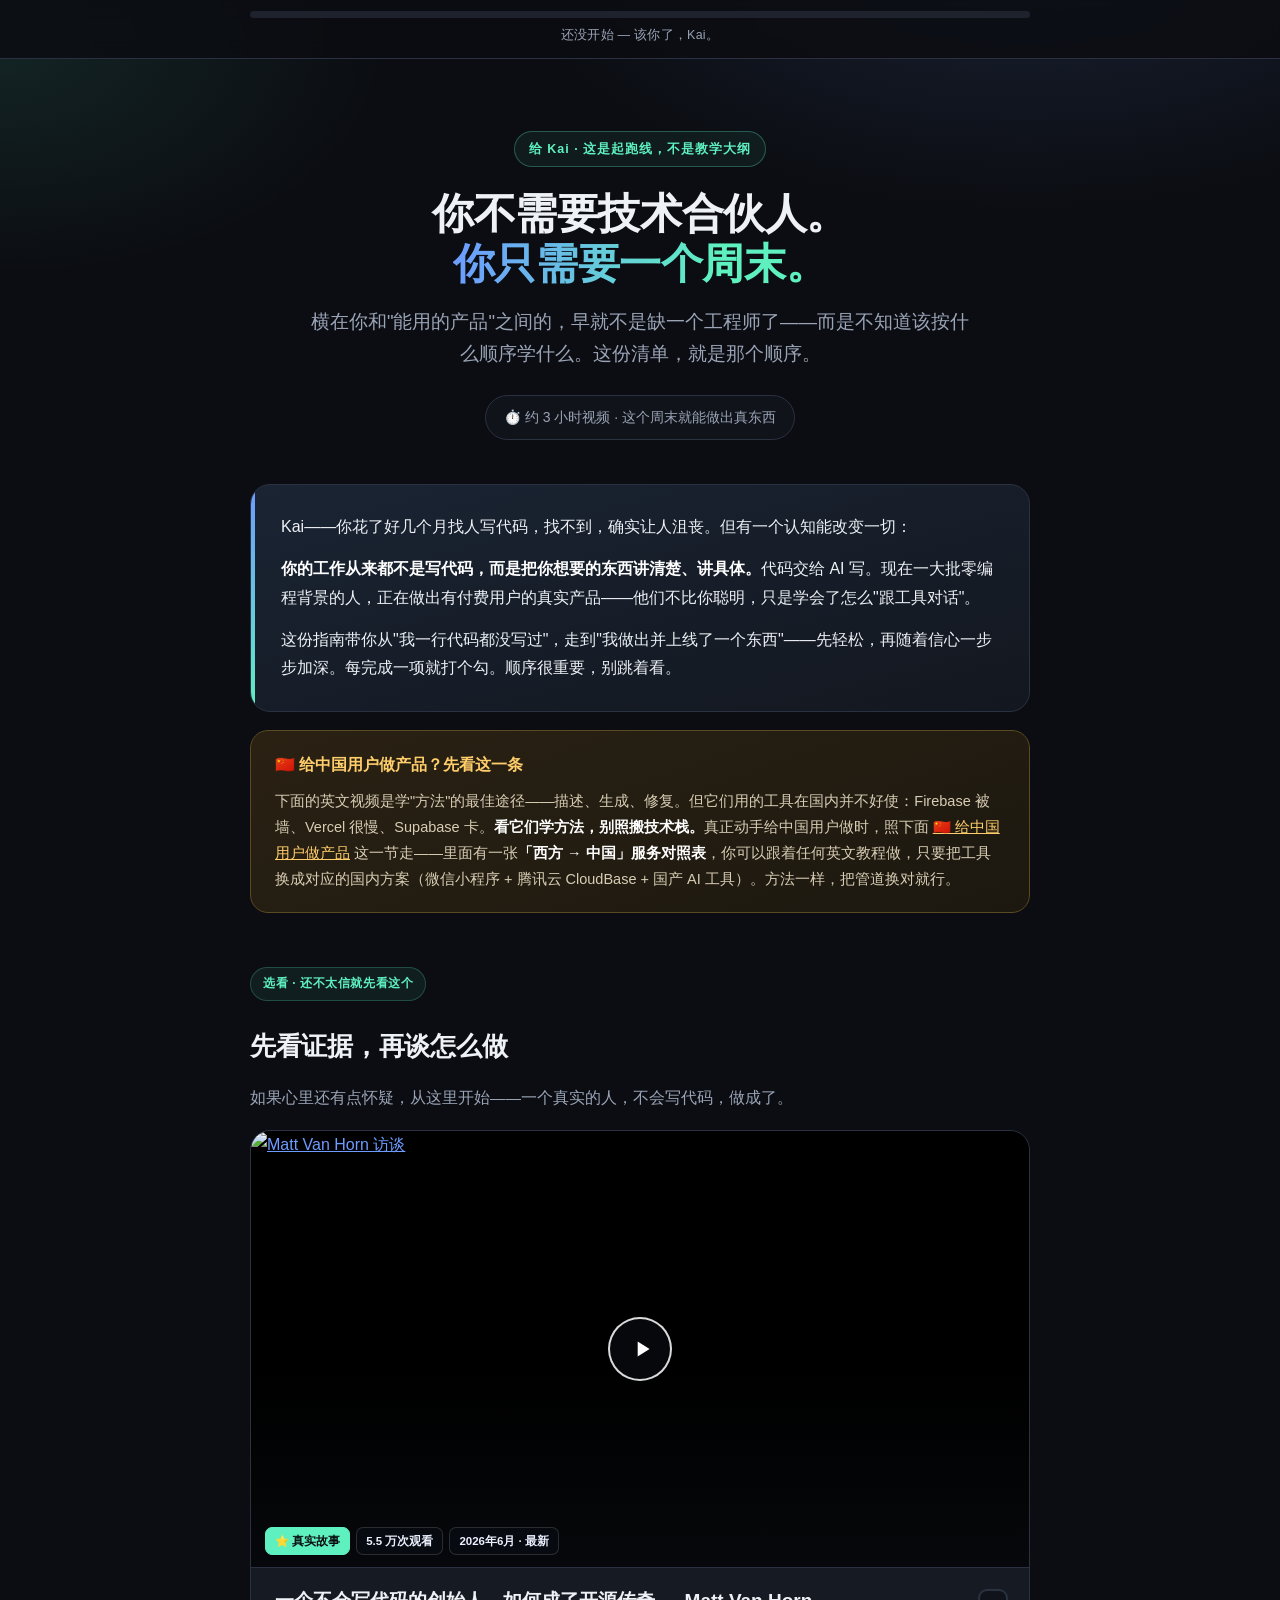
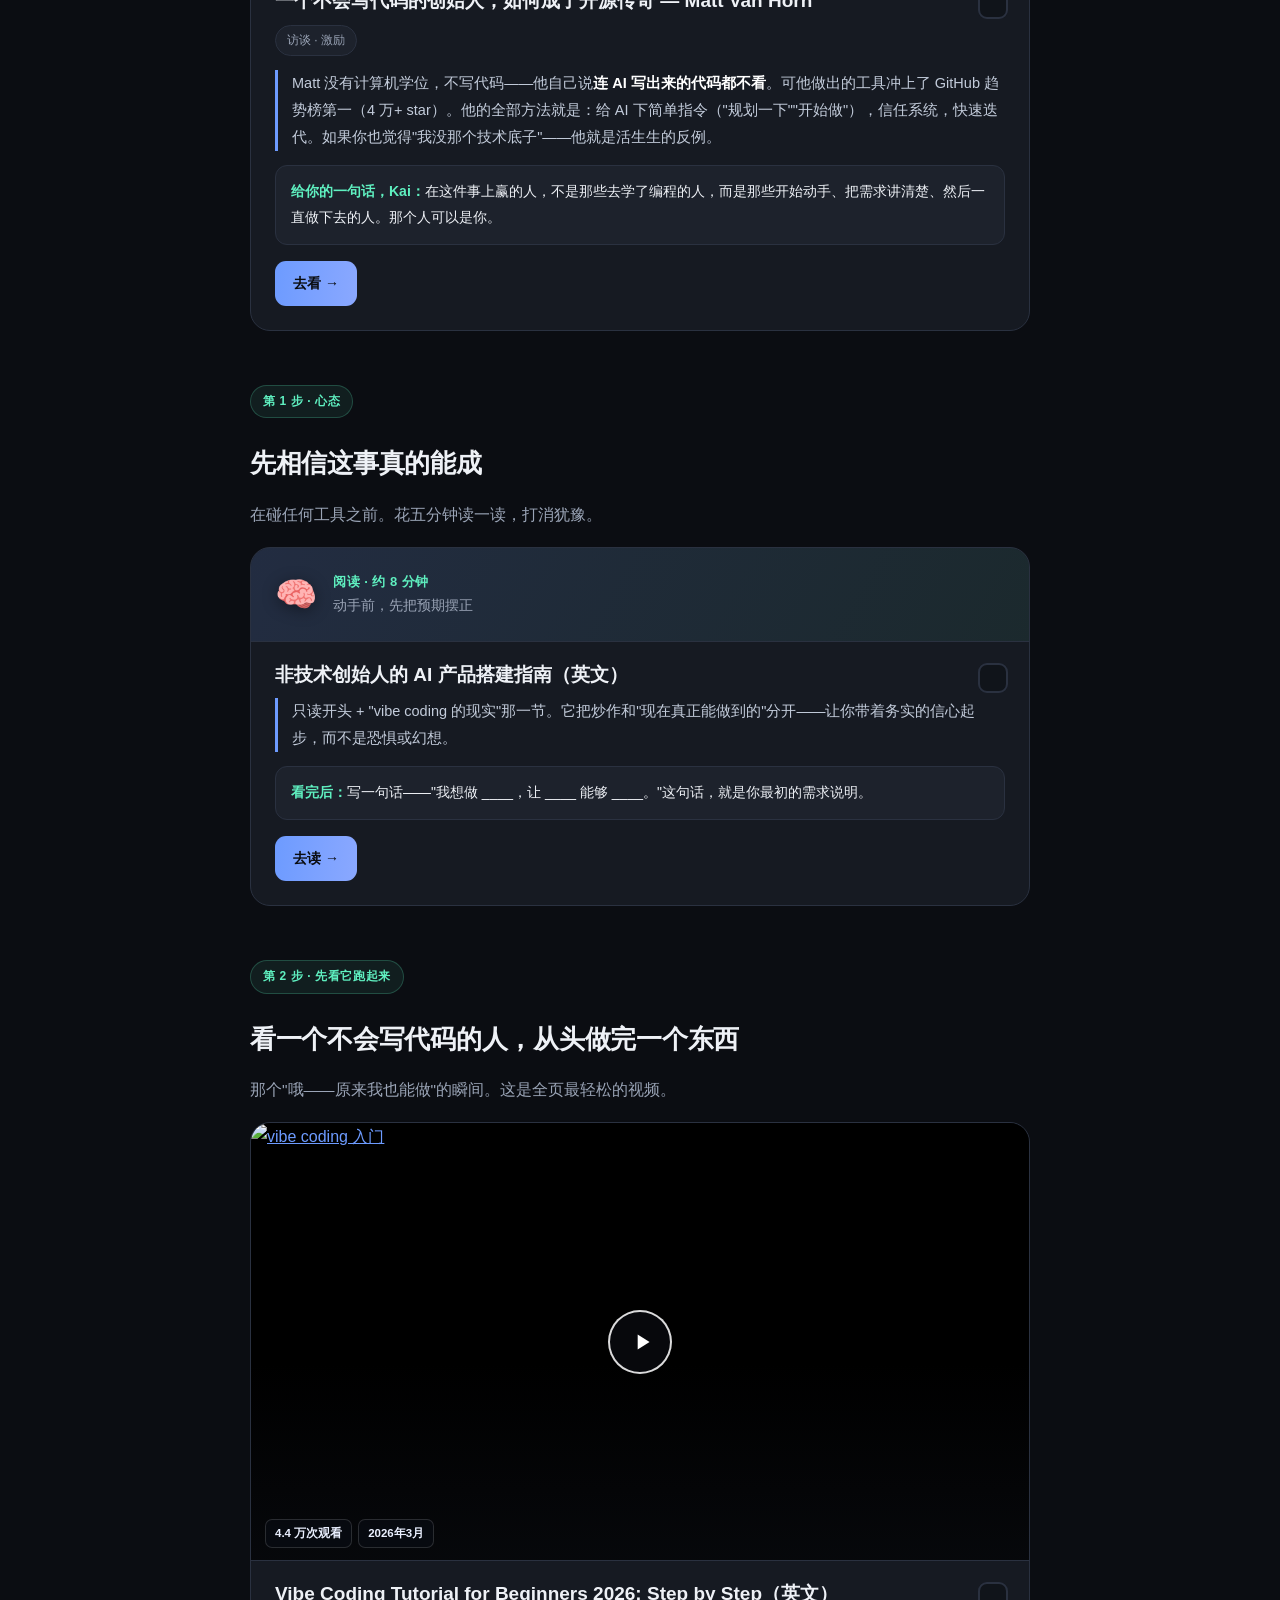
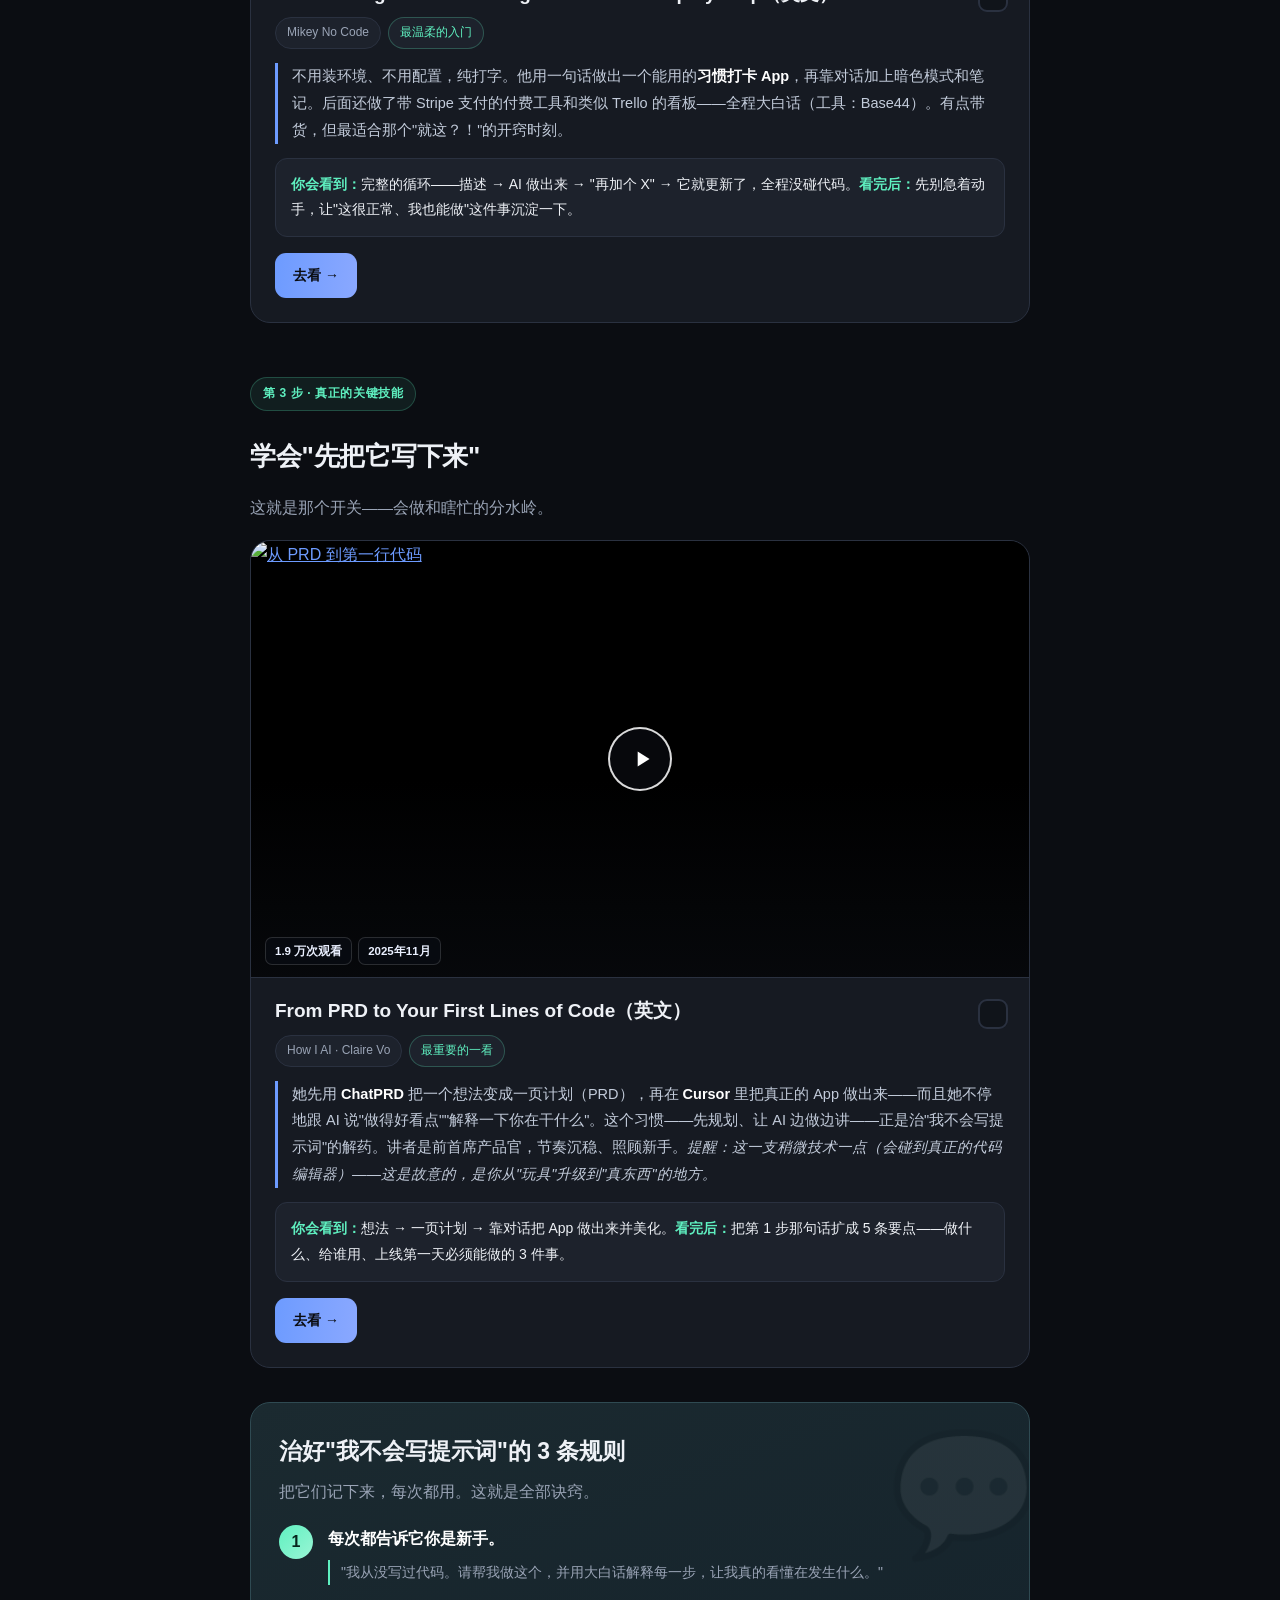
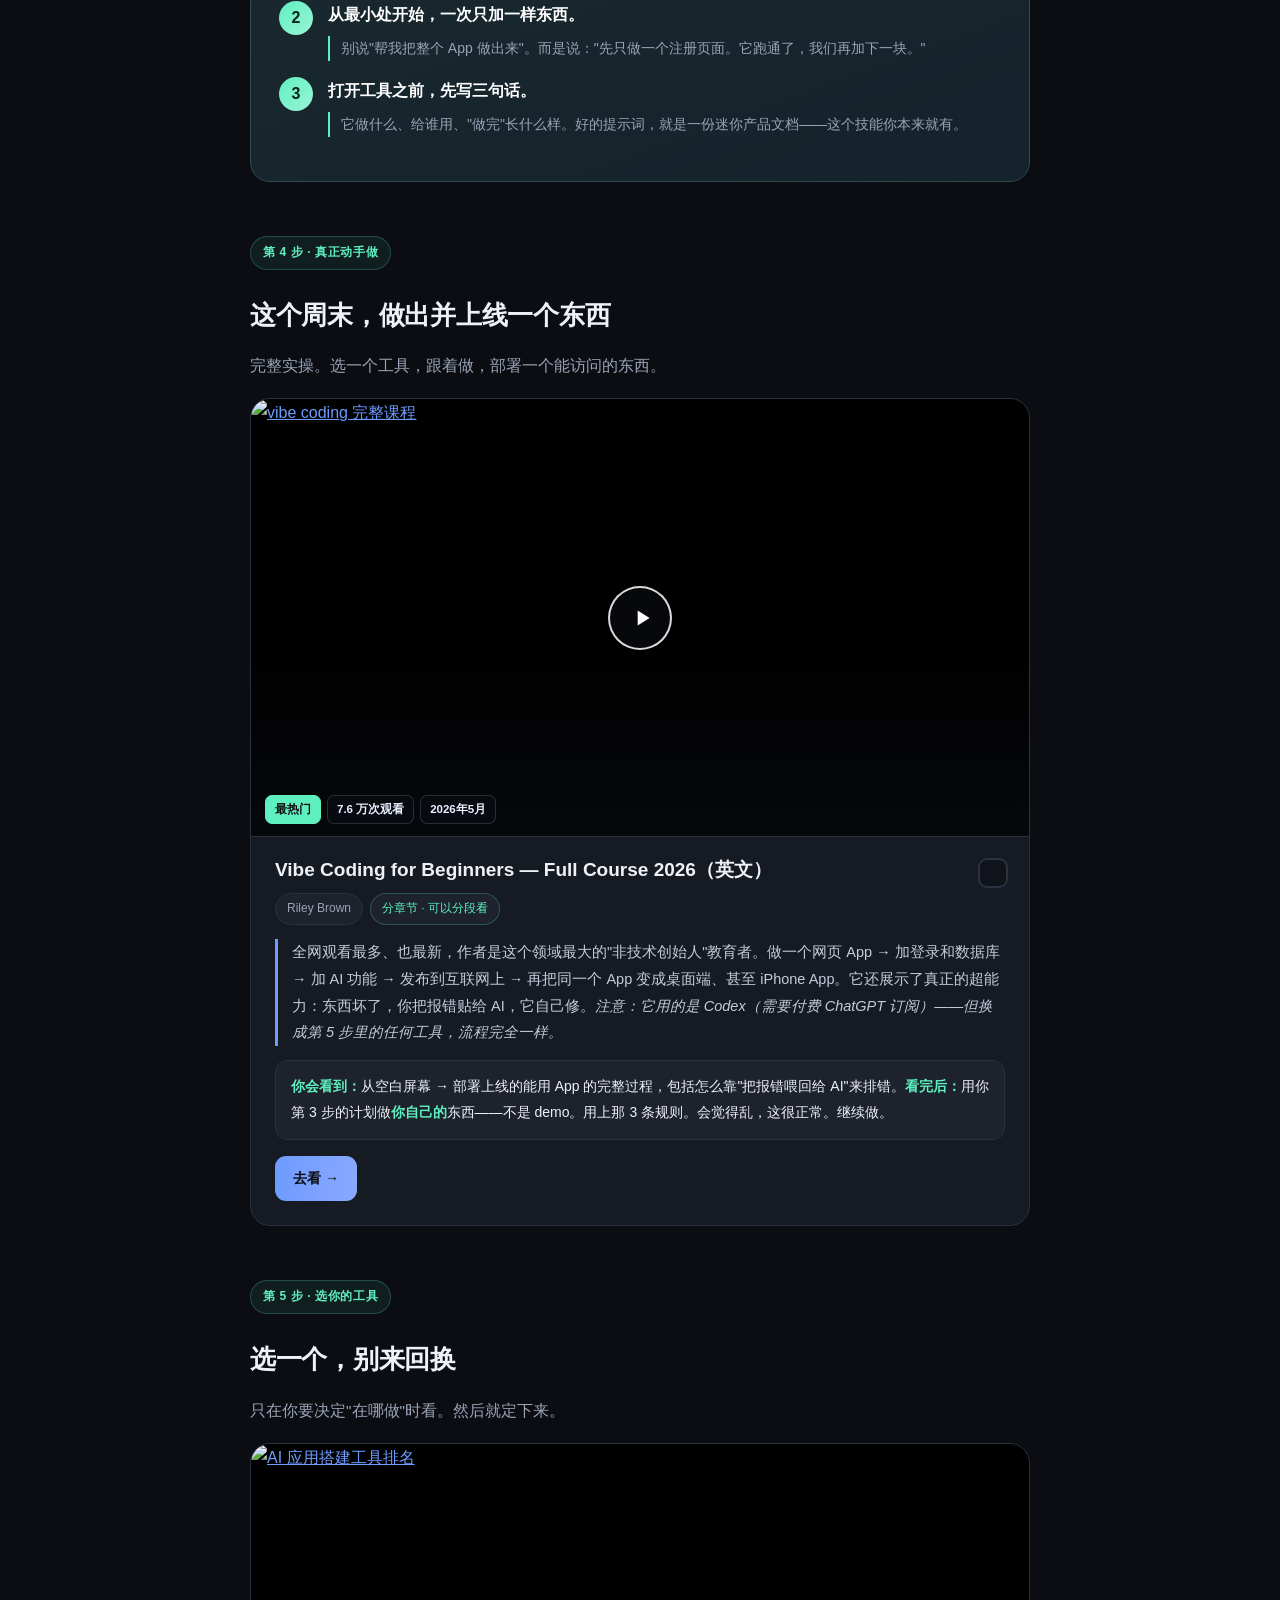
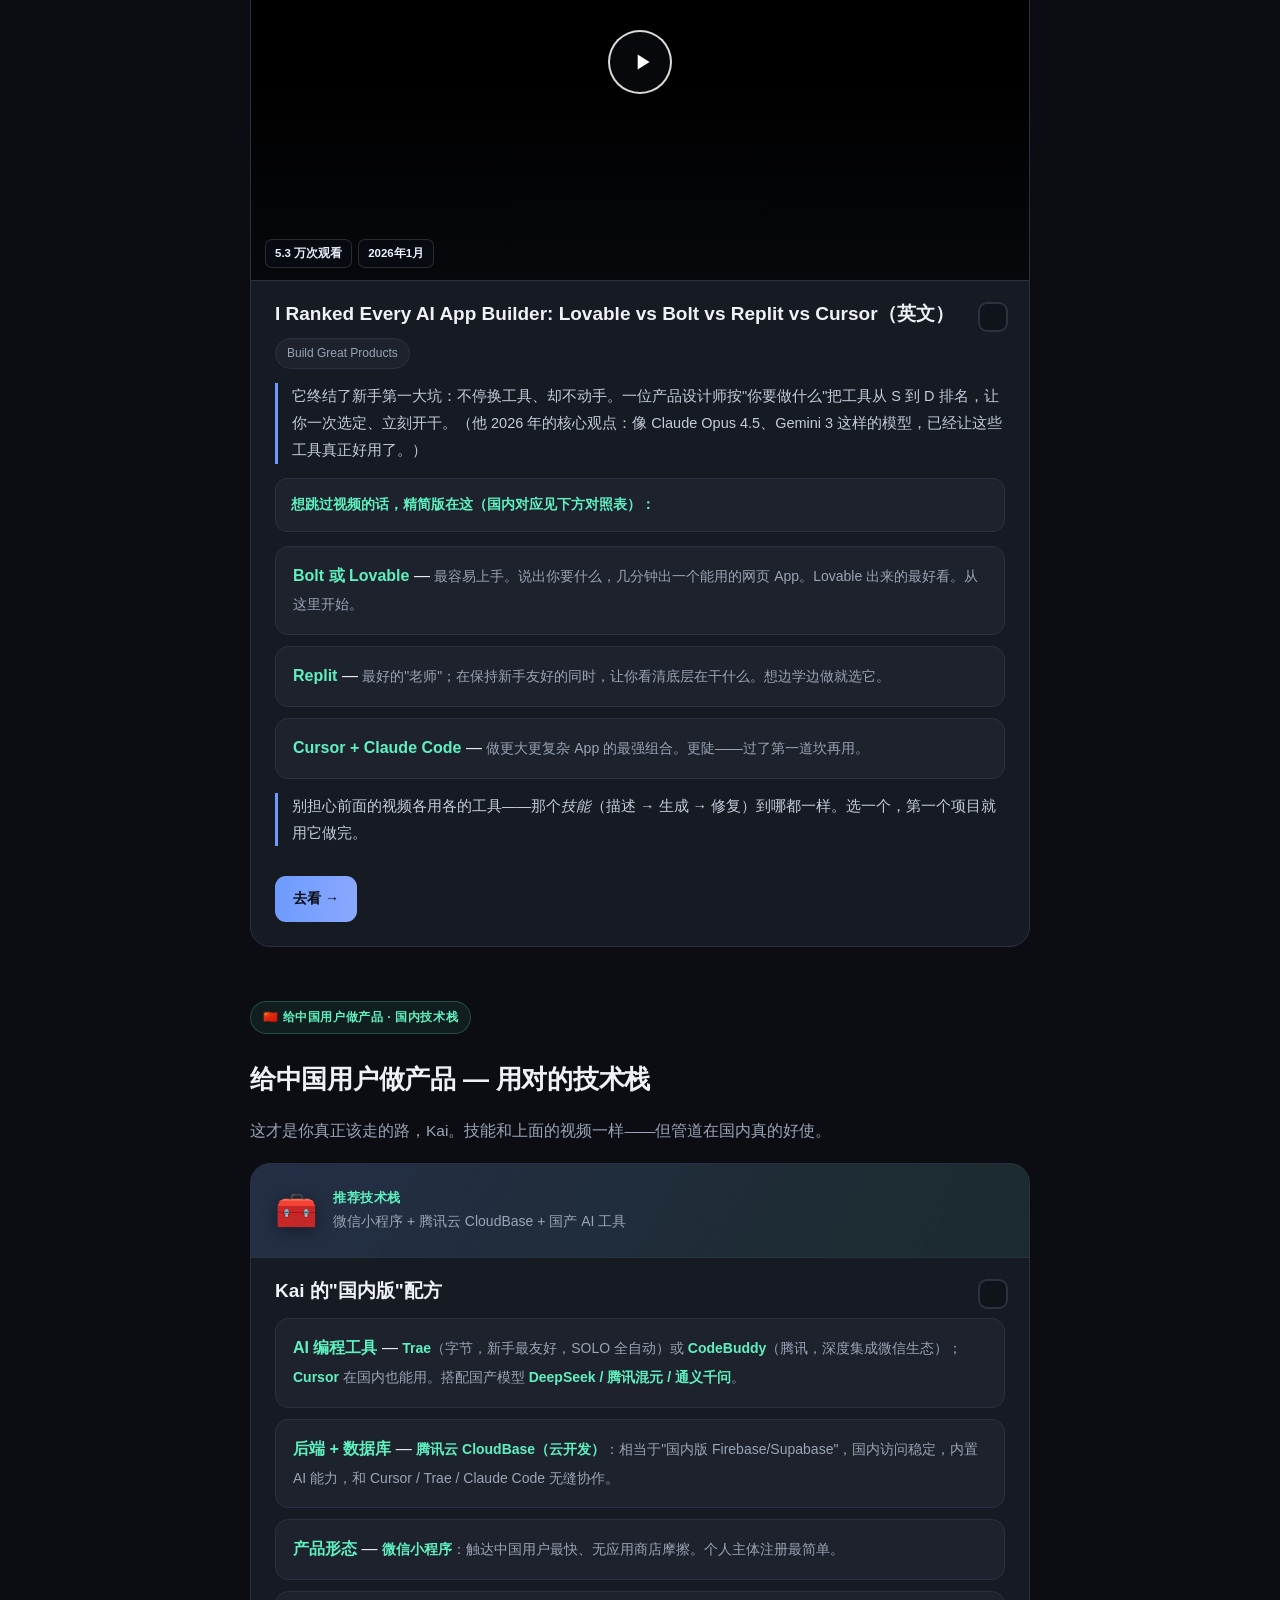
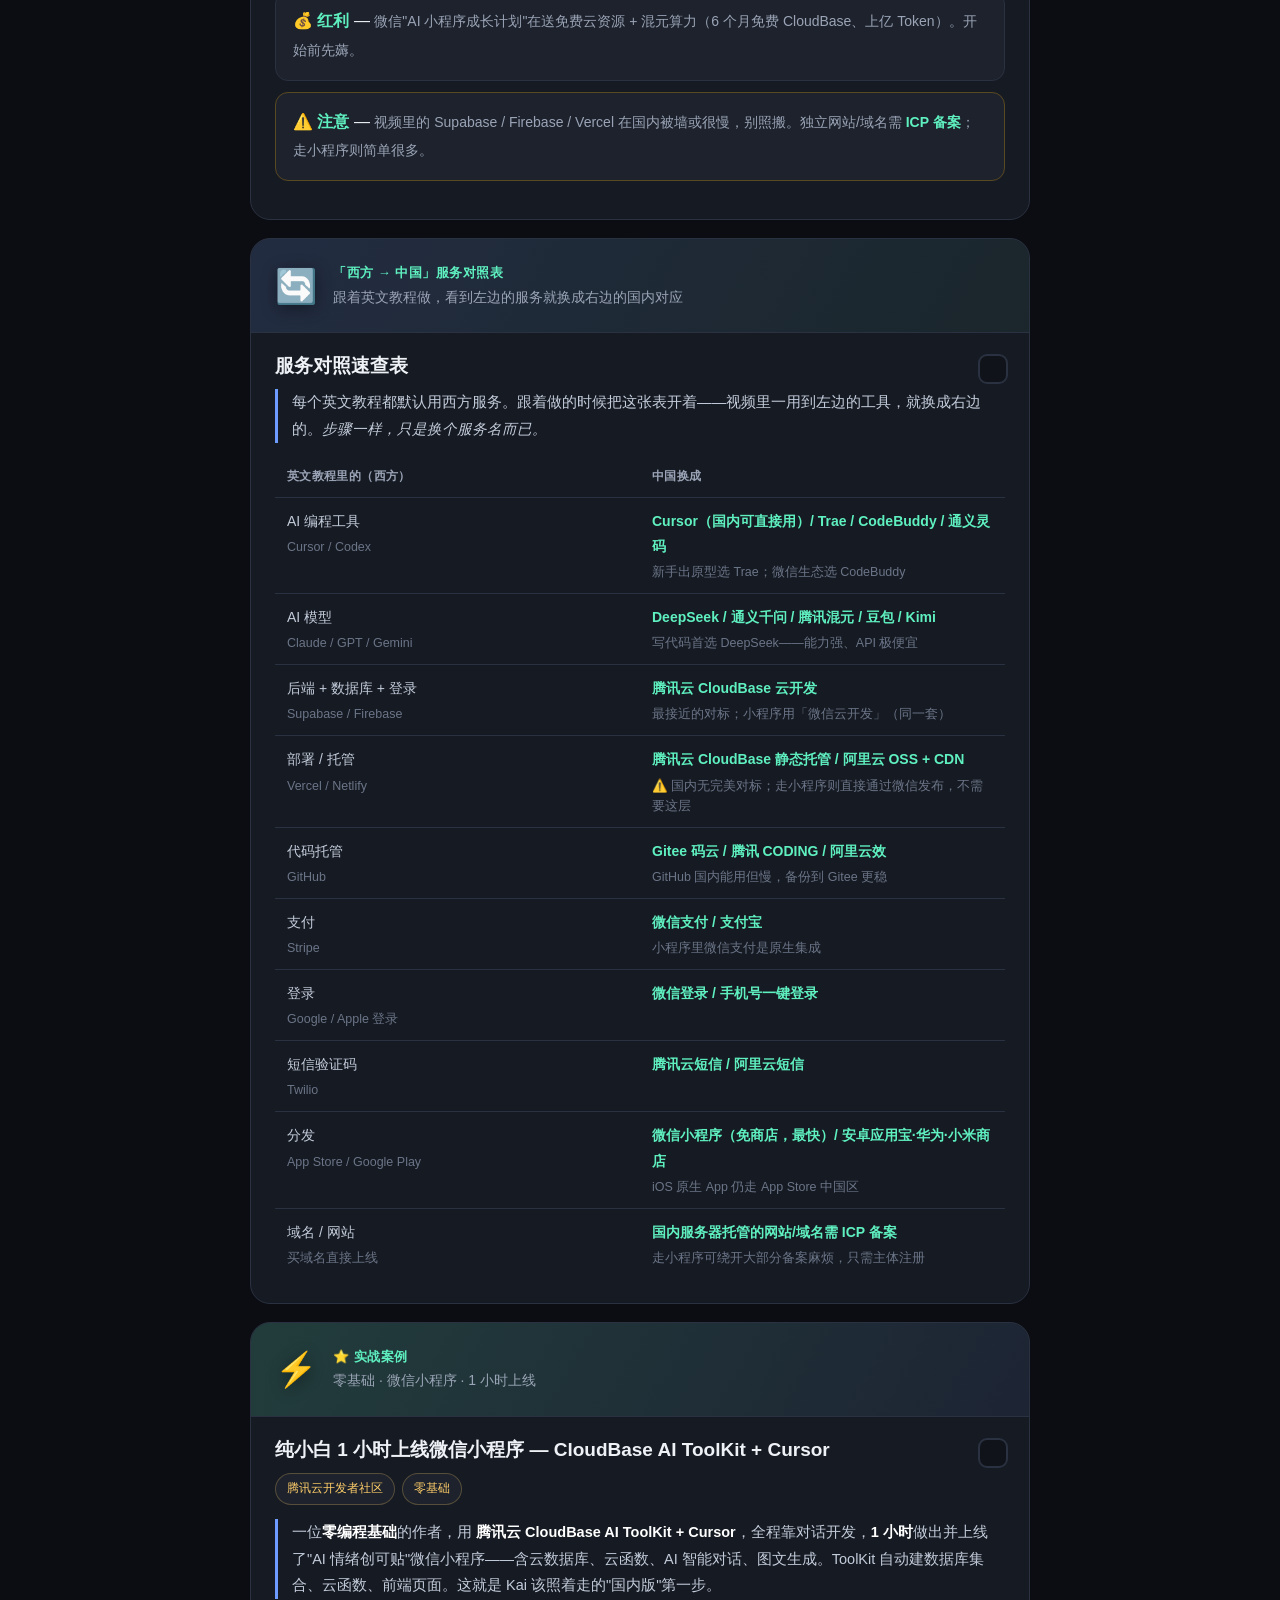
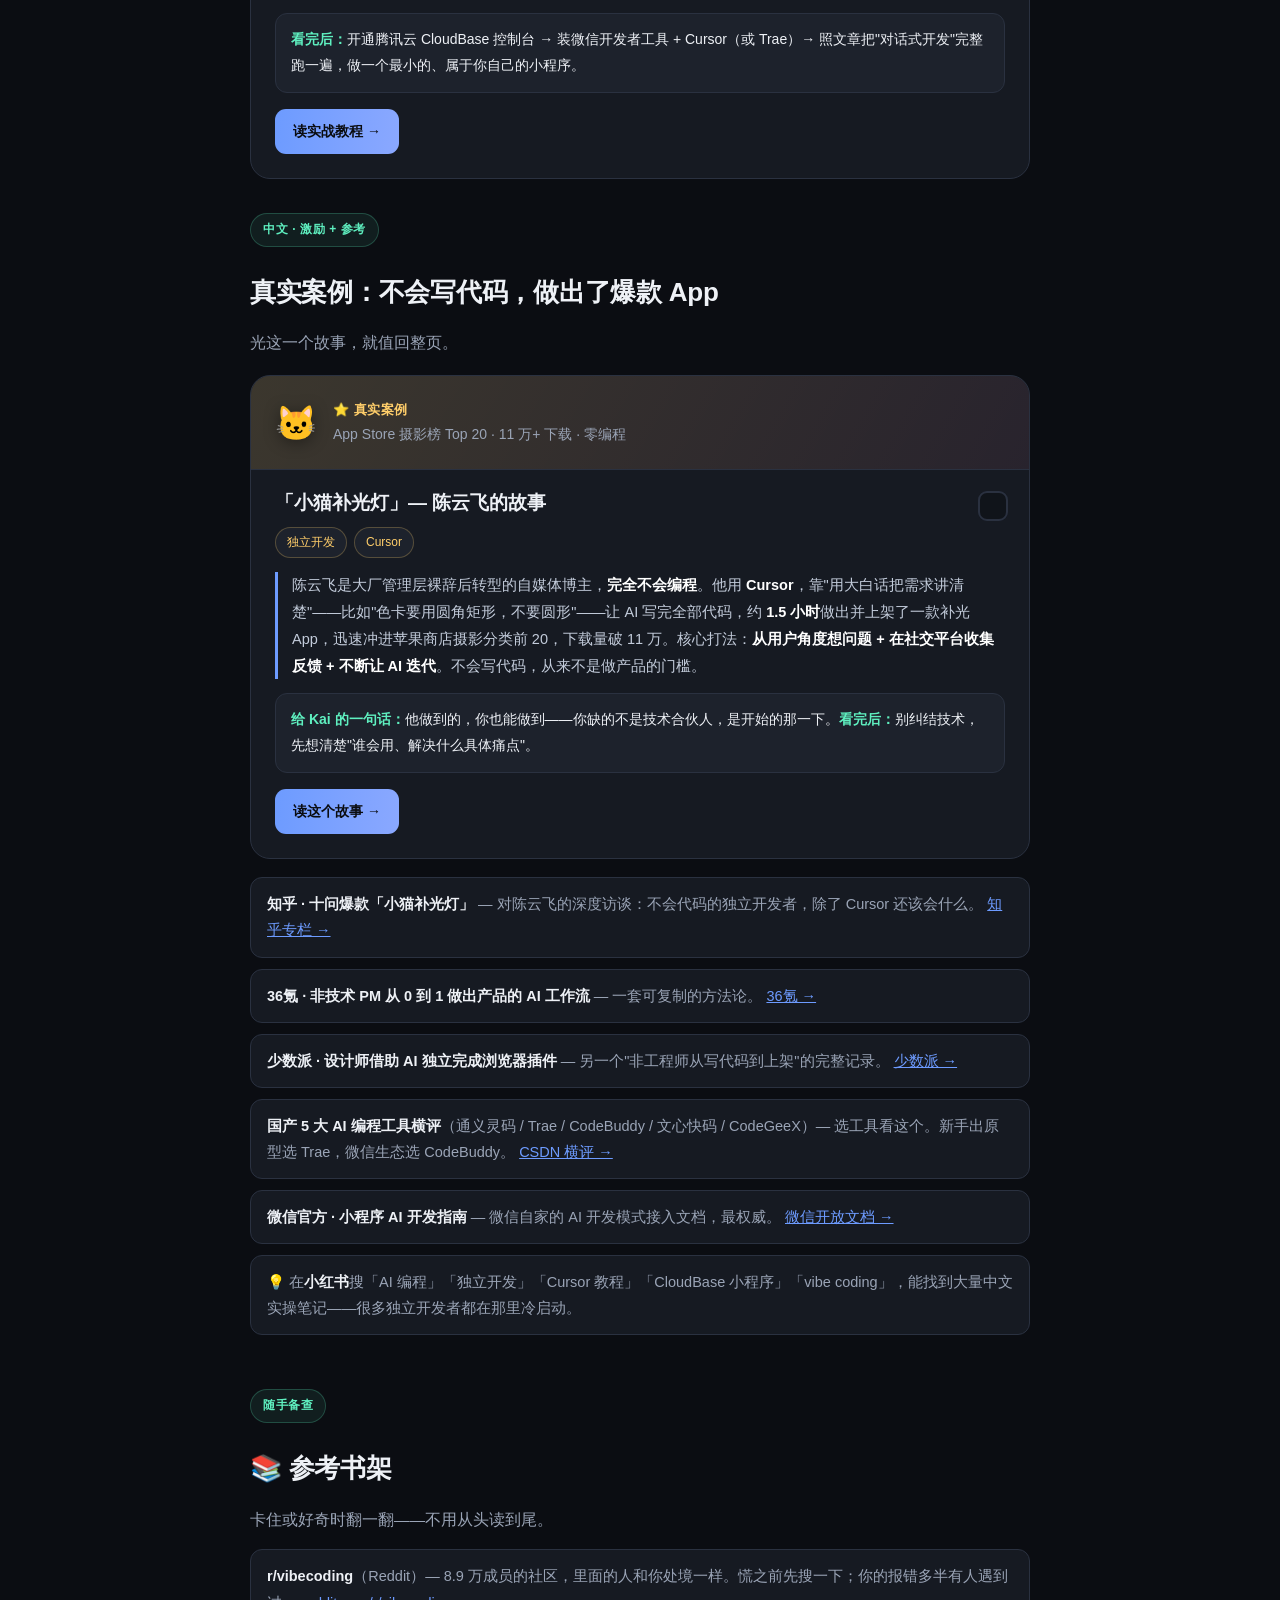
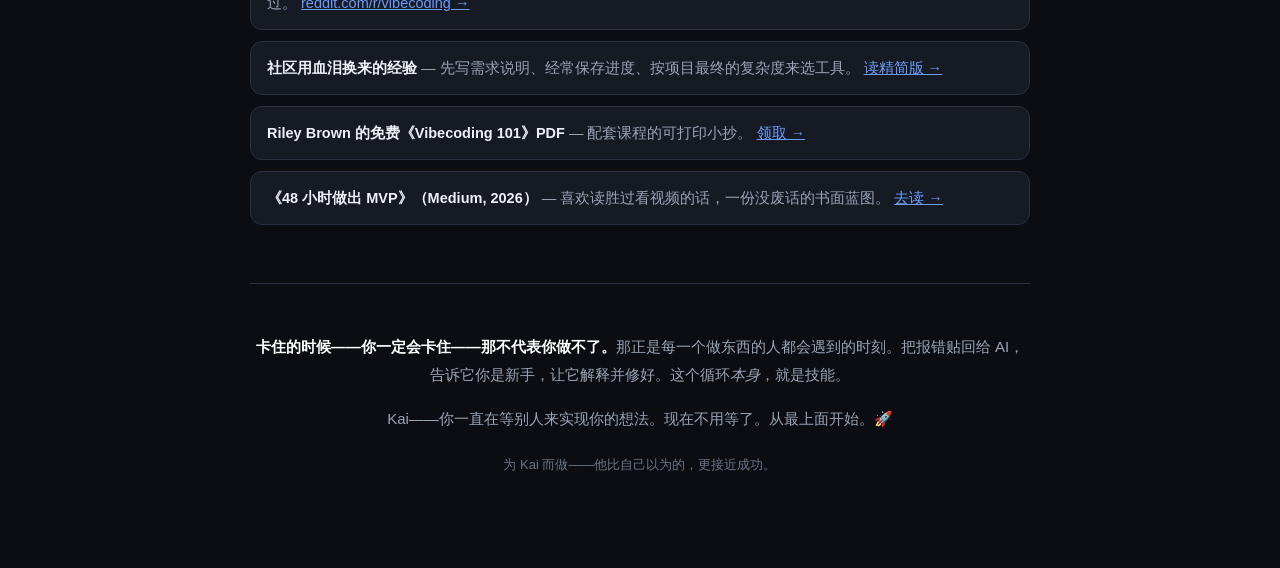
==== commit 79cea226: "Translate entire guide to Chinese (prompts as native Chinese examples)" ====
--- a/index.html
+++ b/index.html
@@ -1,9 +1,9 @@
 <!DOCTYPE html>
-<html lang="en">
+<html lang="zh-CN">
 <head>
 <meta charset="UTF-8">
 <meta name="viewport" content="width=device-width, initial-scale=1.0">
-<title>Kai — You Don't Need a Technical Co-Founder. You Need a Weekend.</title>
+<title>Kai — 你不需要技术合伙人，只需要一个周末</title>
 <style>
   :root{
     --bg:#0b0d12; --bg2:#10131a; --card:#161a22; --card2:#1d222c; --line:#2a3140;
@@ -14,7 +14,7 @@
   html{scroll-behavior:smooth}
   body{
     margin:0;background:var(--bg);color:var(--ink);
-    font:16px/1.7 -apple-system,BlinkMacSystemFont,"Segoe UI",Roboto,Helvetica,Arial,sans-serif;
+    font:16px/1.8 -apple-system,BlinkMacSystemFont,"Segoe UI",Roboto,"PingFang SC","Hiragino Sans GB","Microsoft YaHei",Helvetica,Arial,sans-serif;
     -webkit-font-smoothing:antialiased;
     background-image:radial-gradient(900px 500px at 80% -10%,rgba(109,155,255,.16),transparent 60%),radial-gradient(700px 420px at 0% 5%,rgba(95,240,192,.10),transparent 55%);
     background-attachment:fixed;
@@ -23,94 +23,73 @@
   a{color:var(--acc)}
   a:hover{text-decoration:none}
 
-  /* progress */
-  .progress{position:sticky;top:0;z-index:20;background:rgba(11,13,18,.82);backdrop-filter:blur(10px);
-    border-bottom:1px solid var(--line);padding:11px 0}
+  .progress{position:sticky;top:0;z-index:20;background:rgba(11,13,18,.82);backdrop-filter:blur(10px);border-bottom:1px solid var(--line);padding:11px 0}
   .bar{height:7px;background:var(--card2);border-radius:999px;overflow:hidden}
   .bar>i{display:block;height:100%;width:0;background:linear-gradient(90deg,var(--acc),var(--acc2));transition:width .45s cubic-bezier(.2,.8,.2,1)}
   .ptext{font-size:12.5px;color:var(--mut);margin-top:6px;text-align:center;letter-spacing:.02em}
 
-  /* hero */
   header{padding:72px 0 30px;text-align:center}
-  .kicker{display:inline-block;color:var(--acc2);font-weight:700;letter-spacing:.12em;text-transform:uppercase;font-size:12px;
-    border:1px solid rgba(95,240,192,.3);border-radius:999px;padding:6px 14px;margin-bottom:22px;background:rgba(95,240,192,.06)}
-  h1{font-size:44px;line-height:1.1;margin:0 0 18px;letter-spacing:-.025em;font-weight:800}
+  .kicker{display:inline-block;color:var(--acc2);font-weight:700;letter-spacing:.08em;font-size:12.5px;border:1px solid rgba(95,240,192,.3);border-radius:999px;padding:6px 14px;margin-bottom:22px;background:rgba(95,240,192,.06)}
+  h1{font-size:42px;line-height:1.18;margin:0 0 18px;letter-spacing:-.01em;font-weight:800}
   .grad{background:linear-gradient(95deg,var(--acc),var(--acc2) 70%);-webkit-background-clip:text;background-clip:text;-webkit-text-fill-color:transparent}
-  .lede{font-size:19px;color:var(--mut);max-width:640px;margin:0 auto;line-height:1.6}
+  .lede{font-size:18.5px;color:var(--mut);max-width:660px;margin:0 auto;line-height:1.7}
   .pill{display:inline-flex;align-items:center;gap:8px;margin-top:26px;padding:9px 18px;border:1px solid var(--line);border-radius:999px;font-size:14px;color:var(--mut);background:var(--bg2)}
 
-  /* pep */
   .pep{position:relative;background:linear-gradient(165deg,#1a2433,#13171f);border:1px solid var(--line);border-radius:20px;padding:28px 30px;margin:14px 0 18px;overflow:hidden}
   .pep::before{content:"";position:absolute;inset:0 auto 0 0;width:4px;background:linear-gradient(180deg,var(--acc),var(--acc2))}
   .pep p{margin:0 0 13px}.pep p:last-child{margin:0}
   .pep strong{color:#fff}
 
-  /* china alert */
   .alert{background:linear-gradient(160deg,#2a2113,#1c1810);border:1px solid #5a4a22;border-radius:18px;padding:20px 24px;margin:0 0 18px}
   .alert .ahd{font-weight:800;font-size:16px;color:var(--gold);margin-bottom:8px}
   .alert p{margin:0;color:#d8cdb4;font-size:14.5px}
   .alert b{color:#fff}.alert a{color:var(--gold)}
 
-  /* phase heading */
   .phase{margin:54px 0 6px;display:flex;align-items:baseline;gap:12px;flex-wrap:wrap}
-  .phase .lbl{color:var(--acc2);font-size:12px;font-weight:800;letter-spacing:.08em;text-transform:uppercase;
-    background:rgba(95,240,192,.08);border:1px solid rgba(95,240,192,.22);border-radius:999px;padding:5px 12px;white-space:nowrap}
-  .phase h2{font-size:27px;margin:10px 0 2px;letter-spacing:-.02em;width:100%;font-weight:800}
+  .phase .lbl{color:var(--acc2);font-size:12px;font-weight:800;letter-spacing:.05em;background:rgba(95,240,192,.08);border:1px solid rgba(95,240,192,.22);border-radius:999px;padding:5px 12px;white-space:nowrap}
+  .phase h2{font-size:26px;margin:10px 0 2px;letter-spacing:-.01em;width:100%;font-weight:800}
   .phase .sub{color:var(--mut);font-size:15.5px;width:100%}
 
-  /* card */
-  .card{position:relative;background:var(--card);border:1px solid var(--line);border-radius:20px;margin:18px 0;overflow:hidden;
-    transition:transform .22s ease,border-color .22s ease,box-shadow .22s ease}
+  .card{position:relative;background:var(--card);border:1px solid var(--line);border-radius:20px;margin:18px 0;overflow:hidden;transition:transform .22s ease,border-color .22s ease,box-shadow .22s ease}
   .card:hover{transform:translateY(-3px);border-color:#3b4658;box-shadow:0 18px 40px -20px rgba(0,0,0,.7)}
   .card.done{opacity:.55}
   .card.done .thumb img{filter:grayscale(.6)}
 
-  /* thumbnail */
   .thumb{display:block;position:relative;aspect-ratio:16/9;overflow:hidden;background:#000;border-bottom:1px solid var(--line)}
   .thumb img{width:100%;height:100%;object-fit:cover;display:block;transition:transform .5s ease}
   .card:hover .thumb img{transform:scale(1.045)}
   .thumb::after{content:"";position:absolute;inset:0;background:linear-gradient(180deg,transparent 55%,rgba(8,10,14,.78))}
-  .play{position:absolute;left:50%;top:50%;transform:translate(-50%,-50%);width:64px;height:64px;border-radius:50%;
-    background:rgba(13,16,22,.55);backdrop-filter:blur(3px);border:2px solid rgba(255,255,255,.85);display:flex;align-items:center;justify-content:center;
-    z-index:2;transition:.2s}
+  .play{position:absolute;left:50%;top:50%;transform:translate(-50%,-50%);width:64px;height:64px;border-radius:50%;background:rgba(13,16,22,.55);backdrop-filter:blur(3px);border:2px solid rgba(255,255,255,.85);display:flex;align-items:center;justify-content:center;z-index:2;transition:.2s}
   .play svg{width:26px;height:26px;margin-left:3px;fill:#fff}
   .card:hover .play{background:var(--acc);border-color:var(--acc);transform:translate(-50%,-50%) scale(1.08)}
   .vbadge{position:absolute;left:14px;bottom:12px;z-index:2;display:flex;gap:6px;flex-wrap:wrap}
-  .vbadge span{font-size:11.5px;font-weight:600;color:#eaf0ff;background:rgba(10,13,20,.66);backdrop-filter:blur(4px);
-    border:1px solid rgba(255,255,255,.14);border-radius:7px;padding:3px 9px}
+  .vbadge span{font-size:11.5px;font-weight:600;color:#eaf0ff;background:rgba(10,13,20,.66);backdrop-filter:blur(4px);border:1px solid rgba(255,255,255,.14);border-radius:7px;padding:3px 9px}
   .vbadge .hot{color:#0a0c10;background:var(--acc2);border-color:var(--acc2)}
 
-  /* banner (non-video cards) */
-  .banner{display:flex;align-items:center;gap:16px;padding:22px 24px;border-bottom:1px solid var(--line);
-    background:linear-gradient(120deg,rgba(109,155,255,.14),rgba(95,240,192,.07))}
+  .banner{display:flex;align-items:center;gap:16px;padding:22px 24px;border-bottom:1px solid var(--line);background:linear-gradient(120deg,rgba(109,155,255,.14),rgba(95,240,192,.07))}
   .banner .ico{font-size:34px;line-height:1;filter:drop-shadow(0 3px 8px rgba(0,0,0,.4))}
-  .banner .bt{font-weight:800;font-size:13px;letter-spacing:.08em;text-transform:uppercase;color:var(--acc2)}
-
-  /* card body */
+  .banner .bt{font-weight:800;font-size:13px;letter-spacing:.04em;color:var(--acc2)}
+
   .body{padding:20px 24px 24px;position:relative}
-  .body h3{margin:0 30px 10px 0;font-size:19px;line-height:1.3;font-weight:750}
+  .body h3{margin:0 30px 10px 0;font-size:19px;line-height:1.4;font-weight:750}
   .meta{display:flex;flex-wrap:wrap;gap:7px;margin:0 0 14px}
   .tag{font-size:12px;color:var(--mut);background:var(--card2);border:1px solid var(--line);border-radius:999px;padding:4px 11px}
   .tag.v{color:var(--acc2);border-color:rgba(95,240,192,.25)}
   .tag.ch{color:var(--gold);border-color:rgba(255,206,106,.25)}
-  .why{color:#c3ccdb;font-size:14.5px;margin:0 0 14px;padding-left:14px;border-left:3px solid var(--acc)}
+  .why{color:#c3ccdb;font-size:14.5px;margin:0 0 14px;padding-left:14px;border-left:3px solid var(--acc);line-height:1.85}
   .why b{color:#fff}
-  .do{font-size:14px;margin:0;background:var(--card2);border:1px solid var(--line);border-radius:12px;padding:13px 15px}
+  .do{font-size:14px;margin:0;background:var(--card2);border:1px solid var(--line);border-radius:12px;padding:13px 15px;line-height:1.85}
   .do b{color:var(--acc2)}
-  .go{display:inline-flex;align-items:center;gap:7px;margin-top:16px;background:linear-gradient(95deg,var(--acc),#8aa8ff);color:#0a0c10;font-weight:700;
-    padding:10px 18px;border-radius:11px;font-size:14px;text-decoration:none}
+  .go{display:inline-flex;align-items:center;gap:7px;margin-top:16px;background:linear-gradient(95deg,var(--acc),#8aa8ff);color:#0a0c10;font-weight:700;padding:10px 18px;border-radius:11px;font-size:14px;text-decoration:none}
   .go:hover{filter:brightness(1.08);transform:translateY(-1px)}
 
-  /* done toggle */
   .chk{position:absolute;top:16px;right:16px;z-index:3}
-  .chk input{appearance:none;-webkit-appearance:none;width:30px;height:30px;border:2px solid var(--line);border-radius:9px;cursor:pointer;
-    background:rgba(13,16,22,.6);backdrop-filter:blur(4px);position:relative;transition:.15s}
+  .chk input{appearance:none;-webkit-appearance:none;width:30px;height:30px;border:2px solid var(--line);border-radius:9px;cursor:pointer;background:rgba(13,16,22,.6);backdrop-filter:blur(4px);position:relative;transition:.15s}
   .chk input:hover{border-color:var(--acc2)}
   .chk input:checked{background:var(--acc2);border-color:var(--acc2)}
   .chk input:checked::after{content:"";position:absolute;left:9px;top:4px;width:7px;height:13px;border:solid #0a0c10;border-width:0 3px 3px 0;transform:rotate(45deg)}
   .body>.chk{top:18px;right:18px}
 
-  /* rules */
   .rules{position:relative;background:linear-gradient(160deg,#1b2a30,#14222b);border:1px solid #2f4a52;border-radius:20px;padding:28px;margin:34px 0;overflow:hidden}
   .rules::before{content:"💬";position:absolute;right:-10px;top:-18px;font-size:120px;opacity:.06}
   .rules h2{margin:0 0 6px;font-size:23px}
@@ -118,33 +97,30 @@
   .rule{display:flex;gap:15px;margin:16px 0}
   .num{flex:0 0 auto;width:34px;height:34px;border-radius:50%;background:linear-gradient(135deg,var(--acc2),#9af5d5);color:#06251c;font-weight:800;display:flex;align-items:center;justify-content:center}
   .rule b{color:#fff}
-  .rule .ex{display:block;margin-top:6px;color:var(--mut);font-size:14px;font-style:italic;border-left:2px solid var(--acc2);padding-left:11px}
-
-  /* tools */
+  .rule .ex{display:block;margin-top:6px;color:var(--mut);font-size:14px;border-left:2px solid var(--acc2);padding-left:11px}
+
   .tools{display:grid;gap:11px;margin:14px 0}
-  .tool{background:var(--card2);border:1px solid var(--line);border-radius:13px;padding:15px 17px}
+  .tool{background:var(--card2);border:1px solid var(--line);border-radius:13px;padding:15px 17px;line-height:1.8}
   .tool b{color:var(--acc2)}.tool span{color:var(--mut);font-size:14px}
 
-  /* mapping table */
   .map{width:100%;border-collapse:collapse;font-size:14px;margin-top:6px}
-  .map th{text-align:left;padding:9px 12px;color:var(--mut);font-weight:800;border-bottom:1px solid var(--line);font-size:11.5px;text-transform:uppercase;letter-spacing:.05em}
+  .map th{text-align:left;padding:9px 12px;color:var(--mut);font-weight:800;border-bottom:1px solid var(--line);font-size:12px;letter-spacing:.03em}
   .map td{padding:11px 12px;border-bottom:1px solid var(--line);vertical-align:top;width:50%}
   .map tr:last-child td{border-bottom:none}
   .map .w{color:#c3ccdb}
   .map .c{color:var(--acc2);font-weight:650}
-  .map td small{color:var(--dim);display:block;font-weight:400;margin-top:3px;font-size:12.5px}
-
-  /* reference */
+  .map td small{color:var(--dim);display:block;font-weight:400;margin-top:3px;font-size:12.5px;line-height:1.6}
+
   .ref{list-style:none;padding:0;margin:16px 0}
-  .ref li{margin:0 0 11px;color:var(--mut);background:var(--card);border:1px solid var(--line);border-radius:12px;padding:13px 16px;font-size:14.5px}
+  .ref li{margin:0 0 11px;color:var(--mut);background:var(--card);border:1px solid var(--line);border-radius:12px;padding:13px 16px;font-size:14.5px;line-height:1.8}
   .ref li b{color:var(--ink)}
 
-  footer{margin-top:58px;text-align:center;color:var(--mut);font-size:15px;border-top:1px solid var(--line);padding-top:34px}
+  footer{margin-top:58px;text-align:center;color:var(--mut);font-size:15px;border-top:1px solid var(--line);padding-top:34px;line-height:1.9}
   footer strong{color:#fff}
   .sig{margin-top:20px;font-size:13px;color:var(--dim)}
 
   @media(max-width:560px){
-    h1{font-size:32px}.lede{font-size:17px}
+    h1{font-size:30px}.lede{font-size:16.5px}
     .body{padding:18px}.banner{padding:18px}
     .play{width:54px;height:54px}.play svg{width:22px;height:22px}
   }
@@ -153,206 +129,206 @@
 <body>
 <div class="progress"><div class="wrap" style="padding-bottom:0">
   <div class="bar"><i id="barfill"></i></div>
-  <div class="ptext" id="ptext">0 of 7 done — your move, Kai.</div>
+  <div class="ptext" id="ptext">还没开始 — 该你了，Kai。</div>
 </div></div>
 
 <div class="wrap">
 <header>
-  <div class="kicker">For Kai · a starting line, not a syllabus</div>
-  <h1>You don't need a technical co-founder.<br><span class="grad">You need a weekend.</span></h1>
-  <p class="lede">The thing between you and a working product isn't a missing engineer anymore — it's knowing what to learn, in what order. Here's that order.</p>
-  <div class="pill">⏱️ ~3 hours of watching · something real built by Sunday</div>
+  <div class="kicker">给 Kai · 这是起跑线，不是教学大纲</div>
+  <h1>你不需要技术合伙人。<br><span class="grad">你只需要一个周末。</span></h1>
+  <p class="lede">横在你和"能用的产品"之间的，早就不是缺一个工程师了——而是不知道该按什么顺序学什么。这份清单，就是那个顺序。</p>
+  <div class="pill">⏱️ 约 3 小时视频 · 这个周末就能做出真东西</div>
 </header>
 
 <div class="pep">
-  <p>Kai — you've spent months hunting for someone to write the code, and not finding them has been genuinely frustrating. Here's the reframe that changes everything:</p>
-  <p><strong>Your job was never to write code. It's to describe — clearly and specifically — what you want built.</strong> The AI writes the code. People with zero programming background are shipping real apps with paying customers right now. They're not smarter than you — they just learned to <em>talk</em> to the tools.</p>
-  <p>This page takes you from "I've never written a line of code" to "I built and deployed a thing" — light at first, deeper as your confidence grows. Tick each box as you go. The order is the point — don't skip ahead.</p>
+  <p>Kai——你花了好几个月找人写代码，找不到，确实让人沮丧。但有一个认知能改变一切：</p>
+  <p><strong>你的工作从来都不是写代码，而是把你想要的东西讲清楚、讲具体。</strong>代码交给 AI 写。现在一大批零编程背景的人，正在做出有付费用户的真实产品——他们不比你聪明，只是学会了怎么"跟工具对话"。</p>
+  <p>这份指南带你从"我一行代码都没写过"，走到"我做出并上线了一个东西"——先轻松，再随着信心一步步加深。每完成一项就打个勾。顺序很重要，别跳着看。</p>
 </div>
 
 <div class="alert">
-  <div class="ahd">🇨🇳 Building for Chinese users? Read this first</div>
-  <p>The English videos below are the best way to learn <em>the method</em> — describe, build, fix. But their <b>tools won't work well in China</b>: Firebase is blocked, Vercel is slow, Supabase lags. <b>Watch them for the skill, not the stack.</b> When you actually build for Chinese users, follow the <a href="#china">🇨🇳 Building for China</a> section below — it has a <b>Western→China service cheat-sheet</b> so you can follow any English tutorial and just swap in the right domestic tool (WeChat Mini Program + 腾讯云 CloudBase + a local AI tool). Same skill, right plumbing.</p>
-</div>
-
-<!-- INSPIRATION -->
-<div class="phase">
-  <span class="lbl">Optional · watch if you need belief first</span>
-  <h2>Proof, before the how-to</h2>
-  <div class="sub">If part of you still doesn't buy it, start here — a real person, no code, real success.</div>
+  <div class="ahd">🇨🇳 给中国用户做产品？先看这一条</div>
+  <p>下面的英文视频是学"方法"的最佳途径——描述、生成、修复。但它们用的工具在国内并不好使：Firebase 被墙、Vercel 很慢、Supabase 卡。<b>看它们学方法，别照搬技术栈。</b>真正动手给中国用户做时，照下面 <a href="#china">🇨🇳 给中国用户做产品</a> 这一节走——里面有一张<b>「西方 → 中国」服务对照表</b>，你可以跟着任何英文教程做，只要把工具换成对应的国内方案（微信小程序 + 腾讯云 CloudBase + 国产 AI 工具）。方法一样，把管道换对就行。</p>
+</div>
+
+<!-- 激励 -->
+<div class="phase">
+  <span class="lbl">选看 · 还不太信就先看这个</span>
+  <h2>先看证据，再谈怎么做</h2>
+  <div class="sub">如果心里还有点怀疑，从这里开始——一个真实的人，不会写代码，做成了。</div>
 </div>
 <article class="card" data-step>
   <a class="thumb" href="https://youtu.be/BxEf3RqIHkw" target="_blank" rel="noopener">
-    <img loading="lazy" src="https://i.ytimg.com/vi/BxEf3RqIHkw/maxresdefault.jpg" alt="Matt Van Horn interview">
+    <img loading="lazy" src="https://i.ytimg.com/vi/BxEf3RqIHkw/maxresdefault.jpg" alt="Matt Van Horn 访谈">
     <span class="play"><svg viewBox="0 0 24 24"><path d="M8 5v14l11-7z"/></svg></span>
-    <span class="vbadge"><span class="hot">⭐ Real story</span><span>55K views</span><span>Jun 2026 · brand new</span></span>
+    <span class="vbadge"><span class="hot">⭐ 真实故事</span><span>5.5 万次观看</span><span>2026年6月 · 最新</span></span>
   </a>
   <div class="body">
     <label class="chk"><input type="checkbox"></label>
-    <h3>A Non-Technical Founder Who Became an Open-Source Legend — Matt Van Horn</h3>
-    <div class="meta"><span class="tag">Interview · inspiration</span></div>
-    <p class="why">Matt has no CS degree, doesn't write code — and by his own admission <b>doesn't even read the code the AI writes</b>. Yet he's shipped tools that hit #1 trending on GitHub (40,000+ stars). His whole method: give an AI simple commands ("plan this," "build this"), trust the system, iterate fast. If you ever think "I'm not technical enough" — he's living proof the opposite is now true.</p>
-    <div class="do"><b>Takeaway for you, Kai:</b> the people winning at this aren't the ones who learned to code — they're the ones who started, described what they wanted, and kept going. That can be you.</div>
-    <a class="go" href="https://youtu.be/BxEf3RqIHkw" target="_blank" rel="noopener">Watch it →</a>
-  </div>
-</article>
-
-<!-- STEP 1 -->
-<div class="phase">
-  <span class="lbl">Step 1 · Mindset</span>
-  <h2>Believe it's actually possible</h2>
-  <div class="sub">Before any tool. Five minutes of reading to kill the hesitation.</div>
-</div>
-<article class="card" data-step>
-  <div class="banner"><span class="ico">🧠</span><div><div class="bt">Read · ~8 min</div><div style="color:var(--mut);font-size:14px">Set the right expectations before you touch a tool</div></div></div>
-  <div class="body">
-    <label class="chk"><input type="checkbox"></label>
-    <h3>The Non-Technical Founder's Guide to Building AI Products</h3>
-    <p class="why">Read just the opening + the "vibe coding reality" section. It separates hype from what's genuinely true now — so you start with realistic confidence, not fear or fantasy.</p>
-    <div class="do"><b>What to do after:</b> write one sentence — "I want to build ____ so that ____ can ____." That sentence is your starting spec.</div>
-    <a class="go" href="https://www.aibuilderclub.io/blog/non-technical-founder-ai-guide" target="_blank" rel="noopener">Read it →</a>
-  </div>
-</article>
-
-<!-- STEP 2 -->
-<div class="phase">
-  <span class="lbl">Step 2 · See it work</span>
-  <h2>Watch a non-coder build, start to finish</h2>
-  <div class="sub">The "oh — I could actually do this" moment. Lightest video here.</div>
+    <h3>一个不会写代码的创始人，如何成了开源传奇 — Matt Van Horn</h3>
+    <div class="meta"><span class="tag">访谈 · 激励</span></div>
+    <p class="why">Matt 没有计算机学位，不写代码——他自己说<b>连 AI 写出来的代码都不看</b>。可他做出的工具冲上了 GitHub 趋势榜第一（4 万+ star）。他的全部方法就是：给 AI 下简单指令（"规划一下""开始做"），信任系统，快速迭代。如果你也觉得"我没那个技术底子"——他就是活生生的反例。</p>
+    <div class="do"><b>给你的一句话，Kai：</b>在这件事上赢的人，不是那些去学了编程的人，而是那些开始动手、把需求讲清楚、然后一直做下去的人。那个人可以是你。</div>
+    <a class="go" href="https://youtu.be/BxEf3RqIHkw" target="_blank" rel="noopener">去看 →</a>
+  </div>
+</article>
+
+<!-- 第1步 -->
+<div class="phase">
+  <span class="lbl">第 1 步 · 心态</span>
+  <h2>先相信这事真的能成</h2>
+  <div class="sub">在碰任何工具之前。花五分钟读一读，打消犹豫。</div>
+</div>
+<article class="card" data-step>
+  <div class="banner"><span class="ico">🧠</span><div><div class="bt">阅读 · 约 8 分钟</div><div style="color:var(--mut);font-size:14px">动手前，先把预期摆正</div></div></div>
+  <div class="body">
+    <label class="chk"><input type="checkbox"></label>
+    <h3>非技术创始人的 AI 产品搭建指南（英文）</h3>
+    <p class="why">只读开头 + "vibe coding 的现实"那一节。它把炒作和"现在真正能做到的"分开——让你带着务实的信心起步，而不是恐惧或幻想。</p>
+    <div class="do"><b>看完后：</b>写一句话——"我想做 ____，让 ____ 能够 ____。"这句话，就是你最初的需求说明。</div>
+    <a class="go" href="https://www.aibuilderclub.io/blog/non-technical-founder-ai-guide" target="_blank" rel="noopener">去读 →</a>
+  </div>
+</article>
+
+<!-- 第2步 -->
+<div class="phase">
+  <span class="lbl">第 2 步 · 先看它跑起来</span>
+  <h2>看一个不会写代码的人，从头做完一个东西</h2>
+  <div class="sub">那个"哦——原来我也能做"的瞬间。这是全页最轻松的视频。</div>
 </div>
 <article class="card" data-step>
   <a class="thumb" href="https://www.youtube.com/watch?v=Q_FZ800Hm4g" target="_blank" rel="noopener">
-    <img loading="lazy" src="https://i.ytimg.com/vi/Q_FZ800Hm4g/maxresdefault.jpg" alt="Vibe coding step by step">
+    <img loading="lazy" src="https://i.ytimg.com/vi/Q_FZ800Hm4g/maxresdefault.jpg" alt="vibe coding 入门">
     <span class="play"><svg viewBox="0 0 24 24"><path d="M8 5v14l11-7z"/></svg></span>
-    <span class="vbadge"><span>44K views</span><span>Mar 2026</span></span>
+    <span class="vbadge"><span>4.4 万次观看</span><span>2026年3月</span></span>
   </a>
   <div class="body">
     <label class="chk"><input type="checkbox"></label>
-    <h3>Vibe Coding Tutorial for Beginners 2026: Step by Step</h3>
-    <div class="meta"><span class="tag">Mikey No Code</span><span class="tag v">gentlest on-ramp</span></div>
-    <p class="why">No setup, no install — just typing. He builds a working <b>habit-tracker app from a single sentence</b>, then adds dark mode and notes just by asking. Later he spins up a paid tool with Stripe payments and a Trello-style board — all in plain English (tool: Base44). A little promotional, but perfect for the "wait, that's it?" moment.</p>
-    <div class="do"><b>What you'll see:</b> the whole loop — describe → AI builds it → "now add X" → it updates. No code touched. <b>After:</b> nothing yet. Just let it sink in that this is normal and doable.</div>
-    <a class="go" href="https://www.youtube.com/watch?v=Q_FZ800Hm4g" target="_blank" rel="noopener">Watch it →</a>
-  </div>
-</article>
-
-<!-- STEP 3 -->
-<div class="phase">
-  <span class="lbl">Step 3 · The real skill</span>
-  <h2>Learn to write it down first</h2>
-  <div class="sub">The unlock — the difference between people who ship and people who spin.</div>
+    <h3>Vibe Coding Tutorial for Beginners 2026: Step by Step（英文）</h3>
+    <div class="meta"><span class="tag">Mikey No Code</span><span class="tag v">最温柔的入门</span></div>
+    <p class="why">不用装环境、不用配置，纯打字。他用一句话做出一个能用的<b>习惯打卡 App</b>，再靠对话加上暗色模式和笔记。后面还做了带 Stripe 支付的付费工具和类似 Trello 的看板——全程大白话（工具：Base44）。有点带货，但最适合那个"就这？！"的开窍时刻。</p>
+    <div class="do"><b>你会看到：</b>完整的循环——描述 → AI 做出来 → "再加个 X" → 它就更新了，全程没碰代码。<b>看完后：</b>先别急着动手，让"这很正常、我也能做"这件事沉淀一下。</div>
+    <a class="go" href="https://www.youtube.com/watch?v=Q_FZ800Hm4g" target="_blank" rel="noopener">去看 →</a>
+  </div>
+</article>
+
+<!-- 第3步 -->
+<div class="phase">
+  <span class="lbl">第 3 步 · 真正的关键技能</span>
+  <h2>学会"先把它写下来"</h2>
+  <div class="sub">这就是那个开关——会做和瞎忙的分水岭。</div>
 </div>
 <article class="card" data-step>
   <a class="thumb" href="https://www.youtube.com/watch?v=k0gmTOm1eus" target="_blank" rel="noopener">
-    <img loading="lazy" src="https://i.ytimg.com/vi/k0gmTOm1eus/maxresdefault.jpg" alt="From PRD to first code">
+    <img loading="lazy" src="https://i.ytimg.com/vi/k0gmTOm1eus/maxresdefault.jpg" alt="从 PRD 到第一行代码">
     <span class="play"><svg viewBox="0 0 24 24"><path d="M8 5v14l11-7z"/></svg></span>
-    <span class="vbadge"><span>19K views</span><span>Nov 2025</span></span>
+    <span class="vbadge"><span>1.9 万次观看</span><span>2025年11月</span></span>
   </a>
   <div class="body">
     <label class="chk"><input type="checkbox"></label>
-    <h3>From PRD to Your First Lines of Code — A Complete Beginner's Guide</h3>
-    <div class="meta"><span class="tag">How I AI · Claire Vo</span><span class="tag v">most important watch</span></div>
-    <p class="why">She turns an idea into a one-page plan (a "PRD") with <b>ChatPRD</b>, then builds the real app in <b>Cursor</b> — and keeps telling the AI "make it prettier," "explain what you're doing." That habit — plan first, let the AI narrate — is the exact fix for "I don't know how to prompt." From a former Chief Product Officer; calm and beginner-paced. <em>Heads up: a half-step more technical (it touches a real code editor) — intentional, it's where you graduate from "toy" to "real."</em></p>
-    <div class="do"><b>What you'll see:</b> idea → one-page plan → a working app built and restyled by talking to the AI. <b>After:</b> turn your Step 1 sentence into a 5-bullet plan — what it does, who uses it, the 3 things it must do on day one.</div>
-    <a class="go" href="https://www.youtube.com/watch?v=k0gmTOm1eus" target="_blank" rel="noopener">Watch it →</a>
-  </div>
-</article>
-
-<!-- RULES -->
+    <h3>From PRD to Your First Lines of Code（英文）</h3>
+    <div class="meta"><span class="tag">How I AI · Claire Vo</span><span class="tag v">最重要的一看</span></div>
+    <p class="why">她先用 <b>ChatPRD</b> 把一个想法变成一页计划（PRD），再在 <b>Cursor</b> 里把真正的 App 做出来——而且她不停地跟 AI 说"做得好看点""解释一下你在干什么"。这个习惯——先规划、让 AI 边做边讲——正是治"我不会写提示词"的解药。讲者是前首席产品官，节奏沉稳、照顾新手。<em>提醒：这一支稍微技术一点（会碰到真正的代码编辑器）——这是故意的，是你从"玩具"升级到"真东西"的地方。</em></p>
+    <div class="do"><b>你会看到：</b>想法 → 一页计划 → 靠对话把 App 做出来并美化。<b>看完后：</b>把第 1 步那句话扩成 5 条要点——做什么、给谁用、上线第一天必须能做的 3 件事。</div>
+    <a class="go" href="https://www.youtube.com/watch?v=k0gmTOm1eus" target="_blank" rel="noopener">去看 →</a>
+  </div>
+</article>
+
+<!-- 规则 -->
 <div class="rules">
-  <h2>The 3 rules that fix "I don't know how to prompt"</h2>
-  <p>Print these. Use them in every session. They're the whole game.</p>
-  <div class="rule"><div class="num">1</div><div><b>Tell it you're a beginner — every time.</b><span class="ex">"I've never written code. Build this, and explain each step in plain English so I actually understand what's happening."</span></div></div>
-  <div class="rule"><div class="num">2</div><div><b>Start tiny. Add one thing at a time.</b><span class="ex">Not "build me the whole app." Instead: "First, just a sign-up screen. Once that works, we'll add the next piece."</span></div></div>
-  <div class="rule"><div class="num">3</div><div><b>Write 3 sentences before you open the tool.</b><span class="ex">What it does, who it's for, what "done" looks like. A good prompt is just a tiny product doc — a skill you already have.</span></div></div>
-</div>
-
-<!-- STEP 4 -->
-<div class="phase">
-  <span class="lbl">Step 4 · Build for real</span>
-  <h2>Build &amp; ship something this weekend</h2>
-  <div class="sub">The full hands-on. Pick a tool, follow along, deploy a live thing.</div>
+  <h2>治好"我不会写提示词"的 3 条规则</h2>
+  <p>把它们记下来，每次都用。这就是全部诀窍。</p>
+  <div class="rule"><div class="num">1</div><div><b>每次都告诉它你是新手。</b><span class="ex">"我从没写过代码。请帮我做这个，并用大白话解释每一步，让我真的看懂在发生什么。"</span></div></div>
+  <div class="rule"><div class="num">2</div><div><b>从最小处开始，一次只加一样东西。</b><span class="ex">别说"帮我把整个 App 做出来"。而是说："先只做一个注册页面。它跑通了，我们再加下一块。"</span></div></div>
+  <div class="rule"><div class="num">3</div><div><b>打开工具之前，先写三句话。</b><span class="ex">它做什么、给谁用、"做完"长什么样。好的提示词，就是一份迷你产品文档——这个技能你本来就有。</span></div></div>
+</div>
+
+<!-- 第4步 -->
+<div class="phase">
+  <span class="lbl">第 4 步 · 真正动手做</span>
+  <h2>这个周末，做出并上线一个东西</h2>
+  <div class="sub">完整实操。选一个工具，跟着做，部署一个能访问的东西。</div>
 </div>
 <article class="card" data-step>
   <a class="thumb" href="https://www.youtube.com/watch?v=BpOsHF5Oj_I" target="_blank" rel="noopener">
-    <img loading="lazy" src="https://i.ytimg.com/vi/BpOsHF5Oj_I/maxresdefault.jpg" alt="Vibe coding full course">
+    <img loading="lazy" src="https://i.ytimg.com/vi/BpOsHF5Oj_I/maxresdefault.jpg" alt="vibe coding 完整课程">
     <span class="play"><svg viewBox="0 0 24 24"><path d="M8 5v14l11-7z"/></svg></span>
-    <span class="vbadge"><span class="hot">most popular</span><span>76K views</span><span>May 2026</span></span>
+    <span class="vbadge"><span class="hot">最热门</span><span>7.6 万次观看</span><span>2026年5月</span></span>
   </a>
   <div class="body">
     <label class="chk"><input type="checkbox"></label>
-    <h3>Vibe Coding for Beginners — Full Course 2026</h3>
-    <div class="meta"><span class="tag">Riley Brown</span><span class="tag v">chaptered · do it in chunks</span></div>
-    <p class="why">The most-watched and most-recent, by the biggest non-technical-founder educator out there. Build a web app → add a login and database → add AI features → put it live on the internet → then turn the same app into a desktop and even an iPhone app. It also shows the real superpower: when something breaks, you paste the error to the AI and it fixes itself. <em>Note: it uses Codex (needs a paid ChatGPT subscription) — but the workflow is identical in any Step 5 tool.</em></p>
-    <div class="do"><b>What you'll see:</b> a complete build from blank screen → deployed, working app, including troubleshooting by feeding errors back to the AI. <b>After:</b> build YOUR thing from your Step 3 plan — not the demo. Use the 3 rules. It'll feel messy; that's normal. Keep going.</div>
-    <a class="go" href="https://www.youtube.com/watch?v=BpOsHF5Oj_I" target="_blank" rel="noopener">Watch it →</a>
-  </div>
-</article>
-
-<!-- STEP 5 -->
-<div class="phase">
-  <span class="lbl">Step 5 · Choose your tool</span>
-  <h2>Pick one and don't tool-hop</h2>
-  <div class="sub">Watch only when you're deciding where to build. Then commit.</div>
+    <h3>Vibe Coding for Beginners — Full Course 2026（英文）</h3>
+    <div class="meta"><span class="tag">Riley Brown</span><span class="tag v">分章节 · 可以分段看</span></div>
+    <p class="why">全网观看最多、也最新，作者是这个领域最大的"非技术创始人"教育者。做一个网页 App → 加登录和数据库 → 加 AI 功能 → 发布到互联网上 → 再把同一个 App 变成桌面端、甚至 iPhone App。它还展示了真正的超能力：东西坏了，你把报错贴给 AI，它自己修。<em>注意：它用的是 Codex（需要付费 ChatGPT 订阅）——但换成第 5 步里的任何工具，流程完全一样。</em></p>
+    <div class="do"><b>你会看到：</b>从空白屏幕 → 部署上线的能用 App 的完整过程，包括怎么靠"把报错喂回给 AI"来排错。<b>看完后：</b>用你第 3 步的计划做<b>你自己的</b>东西——不是 demo。用上那 3 条规则。会觉得乱，这很正常。继续做。</div>
+    <a class="go" href="https://www.youtube.com/watch?v=BpOsHF5Oj_I" target="_blank" rel="noopener">去看 →</a>
+  </div>
+</article>
+
+<!-- 第5步 -->
+<div class="phase">
+  <span class="lbl">第 5 步 · 选你的工具</span>
+  <h2>选一个，别来回换</h2>
+  <div class="sub">只在你要决定"在哪做"时看。然后就定下来。</div>
 </div>
 <article class="card" data-step>
   <a class="thumb" href="https://www.youtube.com/watch?v=OZOokCf2R_4" target="_blank" rel="noopener">
-    <img loading="lazy" src="https://i.ytimg.com/vi/OZOokCf2R_4/maxresdefault.jpg" alt="Ranking AI app builders">
+    <img loading="lazy" src="https://i.ytimg.com/vi/OZOokCf2R_4/maxresdefault.jpg" alt="AI 应用搭建工具排名">
     <span class="play"><svg viewBox="0 0 24 24"><path d="M8 5v14l11-7z"/></svg></span>
-    <span class="vbadge"><span>53K views</span><span>Jan 2026</span></span>
+    <span class="vbadge"><span>5.3 万次观看</span><span>2026年1月</span></span>
   </a>
   <div class="body">
     <label class="chk"><input type="checkbox"></label>
-    <h3>I Ranked Every AI App Builder: Lovable vs Bolt vs Replit vs Cursor</h3>
+    <h3>I Ranked Every AI App Builder: Lovable vs Bolt vs Replit vs Cursor（英文）</h3>
     <div class="meta"><span class="tag">Build Great Products</span></div>
-    <p class="why">Stops the #1 beginner time-sink: tool-hopping instead of building. A product designer ranks the tools S-to-D by what you're making, so you pick once and commit. (His big 2026 point: models like Claude Opus 4.5 and Gemini 3 now make these tools genuinely good.)</p>
-    <div class="do"><b>The short version, if you want to skip the video:</b></div>
+    <p class="why">它终结了新手第一大坑：不停换工具、却不动手。一位产品设计师按"你要做什么"把工具从 S 到 D 排名，让你一次选定、立刻开干。（他 2026 年的核心观点：像 Claude Opus 4.5、Gemini 3 这样的模型，已经让这些工具真正好用了。）</p>
+    <div class="do"><b>想跳过视频的话，精简版在这（国内对应见下方对照表）：</b></div>
     <div class="tools">
-      <div class="tool"><b>Bolt or Lovable</b> — <span>the easy entry points. Type what you want, get a working web app in minutes. Lovable's output looks nicest. Start here.</span></div>
-      <div class="tool"><b>Replit</b> — <span>the best <em>teacher</em>; shows what's happening under the hood while staying beginner-friendly. Pick this if you want to learn, not just generate.</span></div>
-      <div class="tool"><b>Cursor + Claude Code</b> — <span>the most powerful combo for bigger, complex apps. Steeper — save it for once you're past the first hump.</span></div>
+      <div class="tool"><b>Bolt 或 Lovable</b> — <span>最容易上手。说出你要什么，几分钟出一个能用的网页 App。Lovable 出来的最好看。从这里开始。</span></div>
+      <div class="tool"><b>Replit</b> — <span>最好的"老师"；在保持新手友好的同时，让你看清底层在干什么。想边学边做就选它。</span></div>
+      <div class="tool"><b>Cursor + Claude Code</b> — <span>做更大更复杂 App 的最强组合。更陡——过了第一道坎再用。</span></div>
     </div>
-    <p class="why" style="margin-top:14px">Don't worry that the videos each used a different tool — the <em>skill</em> (describe → build → fix) is identical everywhere. Pick one and stick with it for your first build.</p>
-    <a class="go" href="https://www.youtube.com/watch?v=OZOokCf2R_4" target="_blank" rel="noopener">Watch it →</a>
-  </div>
-</article>
-
-<!-- CHINESE -->
+    <p class="why" style="margin-top:14px">别担心前面的视频各用各的工具——那个<em>技能</em>（描述 → 生成 → 修复）到哪都一样。选一个，第一个项目就用它做完。</p>
+    <a class="go" href="https://www.youtube.com/watch?v=OZOokCf2R_4" target="_blank" rel="noopener">去看 →</a>
+  </div>
+</article>
+
+<!-- 中国 -->
 <div class="phase" id="china">
-  <span class="lbl">🇨🇳 Building for China · 中文 + 国内技术栈</span>
+  <span class="lbl">🇨🇳 给中国用户做产品 · 国内技术栈</span>
   <h2>给中国用户做产品 — 用对的技术栈</h2>
-  <div class="sub">This is your real path, Kai. Same skill as the videos above — but plumbing that actually works in China.</div>
-</div>
-<article class="card" data-step>
-  <div class="banner" style="background:linear-gradient(120deg,rgba(109,155,255,.16),rgba(95,240,192,.08))"><span class="ico">🧰</span><div><div class="bt">推荐技术栈 · The right stack</div><div style="color:var(--mut);font-size:14px">微信小程序 + 腾讯云 CloudBase + 国产 AI 工具</div></div></div>
+  <div class="sub">这才是你真正该走的路，Kai。技能和上面的视频一样——但管道在国内真的好使。</div>
+</div>
+<article class="card" data-step>
+  <div class="banner" style="background:linear-gradient(120deg,rgba(109,155,255,.16),rgba(95,240,192,.08))"><span class="ico">🧰</span><div><div class="bt">推荐技术栈</div><div style="color:var(--mut);font-size:14px">微信小程序 + 腾讯云 CloudBase + 国产 AI 工具</div></div></div>
   <div class="body">
     <label class="chk"><input type="checkbox"></label>
     <h3>Kai 的"国内版"配方</h3>
     <div class="tools">
       <div class="tool"><b>AI 编程工具</b> — <span><b>Trae</b>（字节，新手最友好，SOLO 全自动）或 <b>CodeBuddy</b>（腾讯，深度集成微信生态）；<b>Cursor</b> 在国内也能用。搭配国产模型 <b>DeepSeek / 腾讯混元 / 通义千问</b>。</span></div>
       <div class="tool"><b>后端 + 数据库</b> — <span><b>腾讯云 CloudBase（云开发）</b>：相当于"国内版 Firebase/Supabase"，国内访问稳定，内置 AI 能力，和 Cursor / Trae / Claude Code 无缝协作。</span></div>
-      <div class="tool"><b>产品形态</b> — <span><b>微信小程序</b>：触达中国用户最快，无应用商店摩擦。个人主体注册最简单。</span></div>
+      <div class="tool"><b>产品形态</b> — <span><b>微信小程序</b>：触达中国用户最快、无应用商店摩擦。个人主体注册最简单。</span></div>
       <div class="tool"><b>💰 红利</b> — <span>微信"AI 小程序成长计划"在送免费云资源 + 混元算力（6 个月免费 CloudBase、上亿 Token）。开始前先薅。</span></div>
       <div class="tool" style="border-color:#5a4a22"><b>⚠️ 注意</b> — <span>视频里的 Supabase / Firebase / Vercel 在国内被墙或很慢，别照搬。独立网站/域名需 <b>ICP 备案</b>；走小程序则简单很多。</span></div>
     </div>
   </div>
 </article>
 <article class="card" data-step>
-  <div class="banner" style="background:linear-gradient(120deg,rgba(109,155,255,.14),rgba(95,240,192,.06))"><span class="ico">🔄</span><div><div class="bt">Western → China · 服务对照表</div><div style="color:var(--mut);font-size:14px">跟着英文教程做，看到左边的服务就换成右边的国内对应</div></div></div>
-  <div class="body">
-    <label class="chk"><input type="checkbox"></label>
-    <h3>The translation cheat-sheet</h3>
-    <p class="why">Every English tutorial assumes Western services. Keep this open while you follow along — whenever the video reaches for a tool on the left, swap in the right-hand option. The <em>steps</em> are the same; only the service name changes.</p>
+  <div class="banner" style="background:linear-gradient(120deg,rgba(109,155,255,.14),rgba(95,240,192,.06))"><span class="ico">🔄</span><div><div class="bt">「西方 → 中国」服务对照表</div><div style="color:var(--mut);font-size:14px">跟着英文教程做，看到左边的服务就换成右边的国内对应</div></div></div>
+  <div class="body">
+    <label class="chk"><input type="checkbox"></label>
+    <h3>服务对照速查表</h3>
+    <p class="why">每个英文教程都默认用西方服务。跟着做的时候把这张表开着——视频里一用到左边的工具，就换成右边的。<em>步骤一样，只是换个服务名而已。</em></p>
     <table class="map">
-      <thead><tr><th>英文教程里的 (West)</th><th>中国换成 (China)</th></tr></thead>
+      <thead><tr><th>英文教程里的（西方）</th><th>中国换成</th></tr></thead>
       <tbody>
-        <tr><td class="w">AI coding tool<br><small>Cursor / Codex</small></td><td class="c">Cursor（国内可直接用）/ Trae / CodeBuddy / 通义灵码<small>新手出原型选 Trae；微信生态选 CodeBuddy</small></td></tr>
-        <tr><td class="w">AI model<br><small>Claude / GPT / Gemini</small></td><td class="c">DeepSeek / 通义千问 Qwen / 腾讯混元 / 豆包 / Kimi<small>写代码首选 DeepSeek——能力强、API 极便宜</small></td></tr>
-        <tr><td class="w">Backend + DB + 登录<br><small>Supabase / Firebase</small></td><td class="c">腾讯云 CloudBase 云开发<small>最接近的对标；小程序用「微信云开发」（同一套）</small></td></tr>
-        <tr><td class="w">部署 / 托管<br><small>Vercel / Netlify</small></td><td class="c">腾讯云 CloudBase 静态托管 / 阿里云 OSS + CDN<small>⚠️ 国内无完美对标；小程序则直接通过微信发布，不需要这层</small></td></tr>
+        <tr><td class="w">AI 编程工具<br><small>Cursor / Codex</small></td><td class="c">Cursor（国内可直接用）/ Trae / CodeBuddy / 通义灵码<small>新手出原型选 Trae；微信生态选 CodeBuddy</small></td></tr>
+        <tr><td class="w">AI 模型<br><small>Claude / GPT / Gemini</small></td><td class="c">DeepSeek / 通义千问 / 腾讯混元 / 豆包 / Kimi<small>写代码首选 DeepSeek——能力强、API 极便宜</small></td></tr>
+        <tr><td class="w">后端 + 数据库 + 登录<br><small>Supabase / Firebase</small></td><td class="c">腾讯云 CloudBase 云开发<small>最接近的对标；小程序用「微信云开发」（同一套）</small></td></tr>
+        <tr><td class="w">部署 / 托管<br><small>Vercel / Netlify</small></td><td class="c">腾讯云 CloudBase 静态托管 / 阿里云 OSS + CDN<small>⚠️ 国内无完美对标；走小程序则直接通过微信发布，不需要这层</small></td></tr>
         <tr><td class="w">代码托管<br><small>GitHub</small></td><td class="c">Gitee 码云 / 腾讯 CODING / 阿里云效<small>GitHub 国内能用但慢，备份到 Gitee 更稳</small></td></tr>
         <tr><td class="w">支付<br><small>Stripe</small></td><td class="c">微信支付 / 支付宝<small>小程序里微信支付是原生集成</small></td></tr>
-        <tr><td class="w">登录<br><small>Google / Apple sign-in</small></td><td class="c">微信登录 / 手机号一键登录</td></tr>
+        <tr><td class="w">登录<br><small>Google / Apple 登录</small></td><td class="c">微信登录 / 手机号一键登录</td></tr>
         <tr><td class="w">短信验证码<br><small>Twilio</small></td><td class="c">腾讯云短信 / 阿里云短信</td></tr>
         <tr><td class="w">分发<br><small>App Store / Google Play</small></td><td class="c">微信小程序（免商店，最快）/ 安卓应用宝·华为·小米商店<small>iOS 原生 App 仍走 App Store 中国区</small></td></tr>
         <tr><td class="w">域名 / 网站<br><small>买域名直接上线</small></td><td class="c">国内服务器托管的网站/域名需 <b>ICP 备案</b><small>走小程序可绕开大部分备案麻烦，只需主体注册</small></td></tr>
@@ -361,29 +337,29 @@
   </div>
 </article>
 <article class="card" data-step>
-  <div class="banner" style="background:linear-gradient(120deg,rgba(95,240,192,.16),rgba(109,155,255,.08))"><span class="ico">⚡</span><div><div class="bt" style="color:var(--acc2)">⭐ 实战案例 · Real build</div><div style="color:var(--mut);font-size:14px">零基础 · 微信小程序 · 1 小时上线</div></div></div>
+  <div class="banner" style="background:linear-gradient(120deg,rgba(95,240,192,.16),rgba(109,155,255,.08))"><span class="ico">⚡</span><div><div class="bt" style="color:var(--acc2)">⭐ 实战案例</div><div style="color:var(--mut);font-size:14px">零基础 · 微信小程序 · 1 小时上线</div></div></div>
   <div class="body">
     <label class="chk"><input type="checkbox"></label>
     <h3>纯小白 1 小时上线微信小程序 — CloudBase AI ToolKit + Cursor</h3>
     <div class="meta"><span class="tag ch">腾讯云开发者社区</span><span class="tag ch">零基础</span></div>
     <p class="why">一位<b>零编程基础</b>的作者，用 <b>腾讯云 CloudBase AI ToolKit + Cursor</b>，全程靠对话开发，<b>1 小时</b>做出并上线了"AI 情绪创可贴"微信小程序——含云数据库、云函数、AI 智能对话、图文生成。ToolKit 自动建数据库集合、云函数、前端页面。这就是 Kai 该照着走的"国内版"第一步。</p>
-    <div class="do"><b>看完后:</b> 开通腾讯云 CloudBase 控制台 → 装微信开发者工具 + Cursor（或 Trae）→ 照文章把"对话式开发"完整跑一遍，做一个最小的自己的小程序。</div>
+    <div class="do"><b>看完后：</b>开通腾讯云 CloudBase 控制台 → 装微信开发者工具 + Cursor（或 Trae）→ 照文章把"对话式开发"完整跑一遍，做一个最小的、属于你自己的小程序。</div>
     <a class="go" href="https://cloud.tencent.com/developer/article/2537155" target="_blank" rel="noopener">读实战教程 →</a>
   </div>
 </article>
 <div class="phase" style="margin-top:34px">
   <span class="lbl">中文 · 激励 + 参考</span>
   <h2>真实案例：不会写代码，做出了爆款 App</h2>
-  <div class="sub">This story alone is worth the whole page.</div>
-</div>
-<article class="card" data-step>
-  <div class="banner" style="background:linear-gradient(120deg,rgba(255,206,106,.16),rgba(255,143,177,.08))"><span class="ico">🐱</span><div><div class="bt" style="color:var(--gold)">⭐ 真实案例 · Real story</div><div style="color:var(--mut);font-size:14px">App Store 摄影榜 Top 20 · 11万+ 下载 · 零编程</div></div></div>
+  <div class="sub">光这一个故事，就值回整页。</div>
+</div>
+<article class="card" data-step>
+  <div class="banner" style="background:linear-gradient(120deg,rgba(255,206,106,.16),rgba(255,143,177,.08))"><span class="ico">🐱</span><div><div class="bt" style="color:var(--gold)">⭐ 真实案例</div><div style="color:var(--mut);font-size:14px">App Store 摄影榜 Top 20 · 11 万+ 下载 · 零编程</div></div></div>
   <div class="body">
     <label class="chk"><input type="checkbox"></label>
     <h3>「小猫补光灯」— 陈云飞的故事</h3>
     <div class="meta"><span class="tag ch">独立开发</span><span class="tag ch">Cursor</span></div>
     <p class="why">陈云飞是大厂管理层裸辞后转型的自媒体博主，<b>完全不会编程</b>。他用 <b>Cursor</b>，靠"用大白话把需求讲清楚"——比如"色卡要用圆角矩形，不要圆形"——让 AI 写完全部代码，约 <b>1.5 小时</b>做出并上架了一款补光 App，迅速冲进苹果商店摄影分类前 20，下载量破 11 万。核心打法：<b>从用户角度想问题 + 在社交平台收集反馈 + 不断让 AI 迭代</b>。不会写代码，从来不是做产品的门槛。</p>
-    <div class="do"><b>给 Kai 的一句话：</b> 他做到的，你也能做到——你缺的不是技术合伙人，是开始的那一下。<b>看完后:</b> 别纠结技术，先想清楚"谁会用、解决什么具体痛点"。</div>
+    <div class="do"><b>给 Kai 的一句话：</b>他做到的，你也能做到——你缺的不是技术合伙人，是开始的那一下。<b>看完后：</b>别纠结技术，先想清楚"谁会用、解决什么具体痛点"。</div>
     <a class="go" href="https://www.sohu.com/a/830224819_121924584" target="_blank" rel="noopener">读这个故事 →</a>
   </div>
 </article>
@@ -393,40 +369,40 @@
   <li><b>少数派 · 设计师借助 AI 独立完成浏览器插件</b> — 另一个"非工程师从写代码到上架"的完整记录。 <a href="https://sspai.com/post/94949" target="_blank" rel="noopener">少数派 →</a></li>
   <li><b>国产 5 大 AI 编程工具横评</b>（通义灵码 / Trae / CodeBuddy / 文心快码 / CodeGeeX）— 选工具看这个。新手出原型选 Trae，微信生态选 CodeBuddy。 <a href="https://blog.csdn.net/csdngouwei/article/details/160726130" target="_blank" rel="noopener">CSDN 横评 →</a></li>
   <li><b>微信官方 · 小程序 AI 开发指南</b> — 微信自家的 AI 开发模式接入文档，最权威。 <a href="https://developers.weixin.qq.com/miniprogram/dev/ai/guide" target="_blank" rel="noopener">微信开放文档 →</a></li>
-  <li>💡 在<b>小红书</b>搜「AI 编程」「独立开发」「Cursor 教程」「CloudBase 小程序」「vibe coding」能找到大量中文实操笔记——很多独立开发者都在那里冷启动。</li>
+  <li>💡 在<b>小红书</b>搜「AI 编程」「独立开发」「Cursor 教程」「CloudBase 小程序」「vibe coding」，能找到大量中文实操笔记——很多独立开发者都在那里冷启动。</li>
 </ul>
 
-<!-- REFERENCE -->
-<div class="phase">
-  <span class="lbl">Keep nearby</span>
-  <h2>📚 Reference shelf</h2>
-  <div class="sub">Dip in when stuck or curious — don't read end-to-end.</div>
+<!-- 参考 -->
+<div class="phase">
+  <span class="lbl">随手备查</span>
+  <h2>📚 参考书架</h2>
+  <div class="sub">卡住或好奇时翻一翻——不用从头读到尾。</div>
 </div>
 <ul class="ref">
-  <li><b>r/vibecoding</b> — 89,000-member community of people exactly where you are. Search before you panic; someone's hit your error already. <a href="https://www.reddit.com/r/vibecoding/" target="_blank" rel="noopener">reddit.com/r/vibecoding →</a></li>
-  <li><b>The community's hard-won lessons</b> — write a spec first, save your work often, pick your tool by how complex the project will eventually get. <a href="https://www.aitooldiscovery.com/guides/vibe-coding-reddit" target="_blank" rel="noopener">Read the distilled version →</a></li>
-  <li><b>Riley Brown's free "Vibecoding 101" PDF</b> — a printable cheat-sheet companion to the course. <a href="https://maven.com/p/ecbf0c" target="_blank" rel="noopener">Grab it →</a></li>
-  <li><b>"Shipping an MVP in 48 hours" (Medium, 2026)</b> — a no-fluff written blueprint if you'd rather read than watch. <a href="https://medium.com/@Travel4Fun4U/stop-coding-from-scratch-in-2026-how-non-tech-founders-are-shipping-mvps-in-48-hours-with-ai-33b489d7b671" target="_blank" rel="noopener">Read it →</a></li>
+  <li><b>r/vibecoding</b>（Reddit）— 8.9 万成员的社区，里面的人和你处境一样。慌之前先搜一下；你的报错多半有人遇到过。 <a href="https://www.reddit.com/r/vibecoding/" target="_blank" rel="noopener">reddit.com/r/vibecoding →</a></li>
+  <li><b>社区用血泪换来的经验</b> — 先写需求说明、经常保存进度、按项目最终的复杂度来选工具。 <a href="https://www.aitooldiscovery.com/guides/vibe-coding-reddit" target="_blank" rel="noopener">读精简版 →</a></li>
+  <li><b>Riley Brown 的免费《Vibecoding 101》PDF</b> — 配套课程的可打印小抄。 <a href="https://maven.com/p/ecbf0c" target="_blank" rel="noopener">领取 →</a></li>
+  <li><b>《48 小时做出 MVP》（Medium, 2026）</b> — 喜欢读胜过看视频的话，一份没废话的书面蓝图。 <a href="https://medium.com/@Travel4Fun4U/stop-coding-from-scratch-in-2026-how-non-tech-founders-are-shipping-mvps-in-48-hours-with-ai-33b489d7b671" target="_blank" rel="noopener">去读 →</a></li>
 </ul>
 
 <footer>
-  <p><strong>When you get stuck — and you will — that's not a sign you can't do this.</strong> It's the exact moment every builder hits. Paste the error back to the AI, tell it you're a beginner, ask it to explain and fix. That loop <em>is</em> the skill.</p>
-  <p>Kai — you've been waiting on someone else to build your idea. You don't have to anymore. Start at the top. 🚀</p>
-  <div class="sig">Put together for Kai — who's closer than he thinks.</div>
+  <p><strong>卡住的时候——你一定会卡住——那不代表你做不了。</strong>那正是每一个做东西的人都会遇到的时刻。把报错贴回给 AI，告诉它你是新手，让它解释并修好。这个循环<em>本身</em>，就是技能。</p>
+  <p>Kai——你一直在等别人来实现你的想法。现在不用等了。从最上面开始。🚀</p>
+  <div class="sig">为 Kai 而做——他比自己以为的，更接近成功。</div>
 </footer>
 </div>
 
 <script>
   var boxes=[].slice.call(document.querySelectorAll('.card[data-step] input'));
-  var KEY='kai-build-progress-v2';
+  var KEY='kai-build-progress-zh';
   function load(){try{return JSON.parse(localStorage.getItem(KEY))||[]}catch(e){return[]}}
   function save(){localStorage.setItem(KEY,JSON.stringify(boxes.map(function(b){return b.checked})))}
   function paint(){
     var n=boxes.filter(function(b){return b.checked}).length,t=document.getElementById('ptext');
     document.getElementById('barfill').style.width=(n/boxes.length*100)+'%';
-    if(n===0)t.textContent='0 of '+boxes.length+' done — your move, Kai.';
-    else if(n===boxes.length)t.textContent='All '+boxes.length+' done. Now go build YOUR thing. 🚀';
-    else t.textContent=n+' of '+boxes.length+' done — keep going, Kai.';
+    if(n===0)t.textContent='还没开始 — 该你了，Kai。';
+    else if(n===boxes.length)t.textContent='全部 '+boxes.length+' 项完成。现在去做你自己的产品吧。🚀';
+    else t.textContent='已完成 '+n+' / '+boxes.length+' — 继续，Kai。';
     boxes.forEach(function(b){b.closest('.card').classList.toggle('done',b.checked)});
   }
   var s=load();boxes.forEach(function(b,i){b.checked=!!s[i];b.addEventListener('change',function(){save();paint()})});paint();
